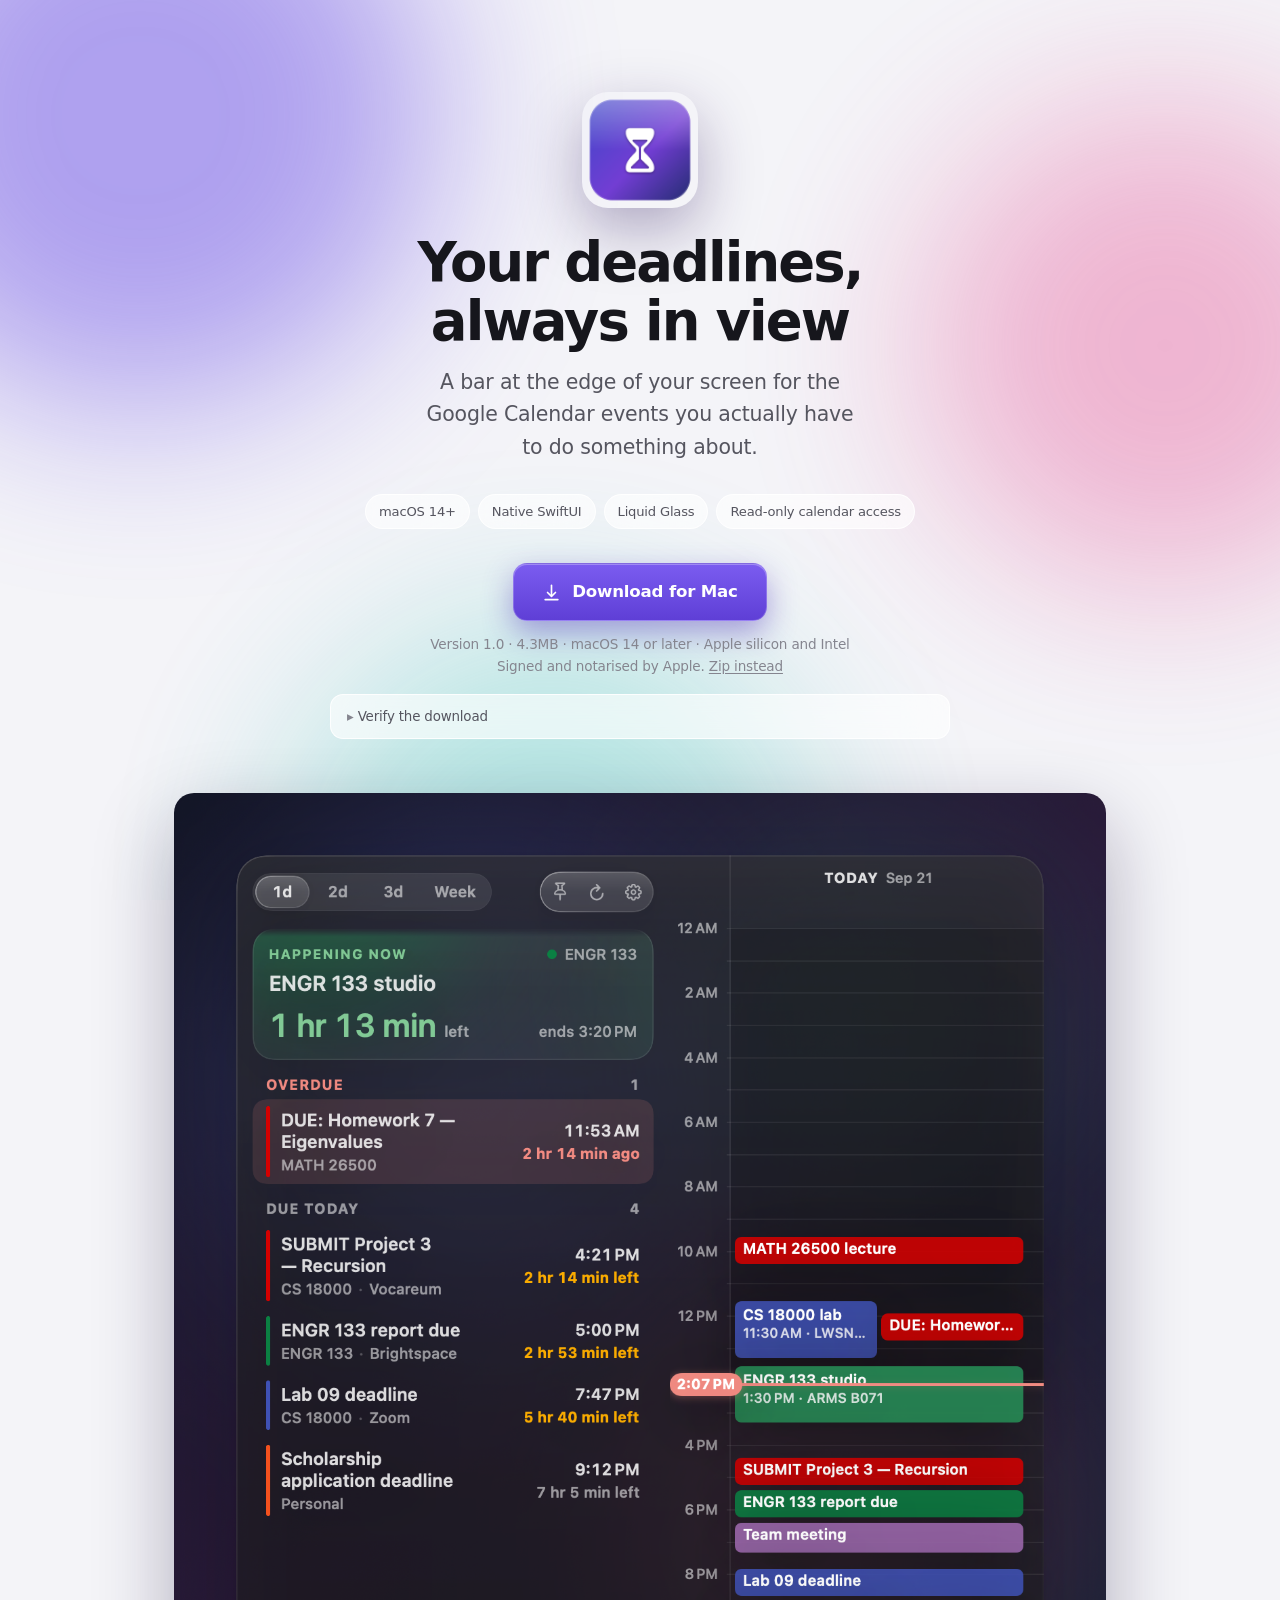
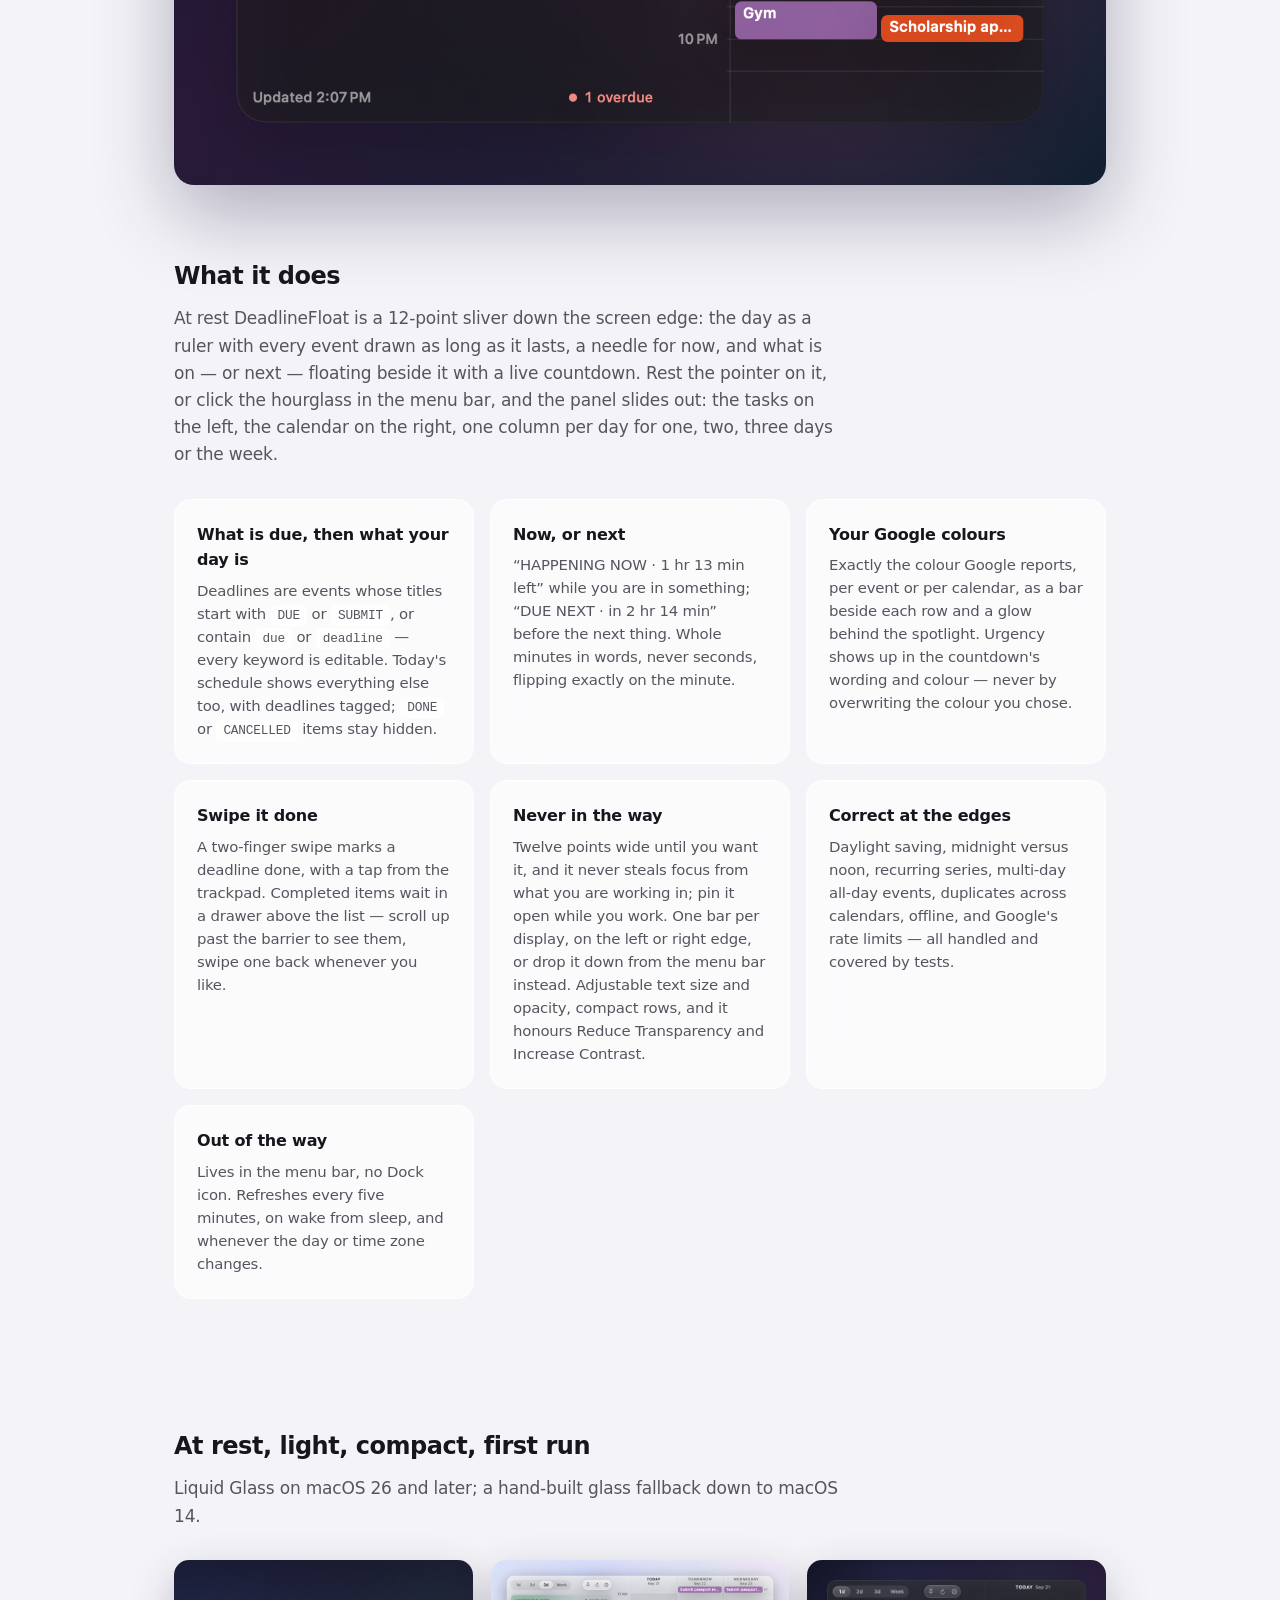
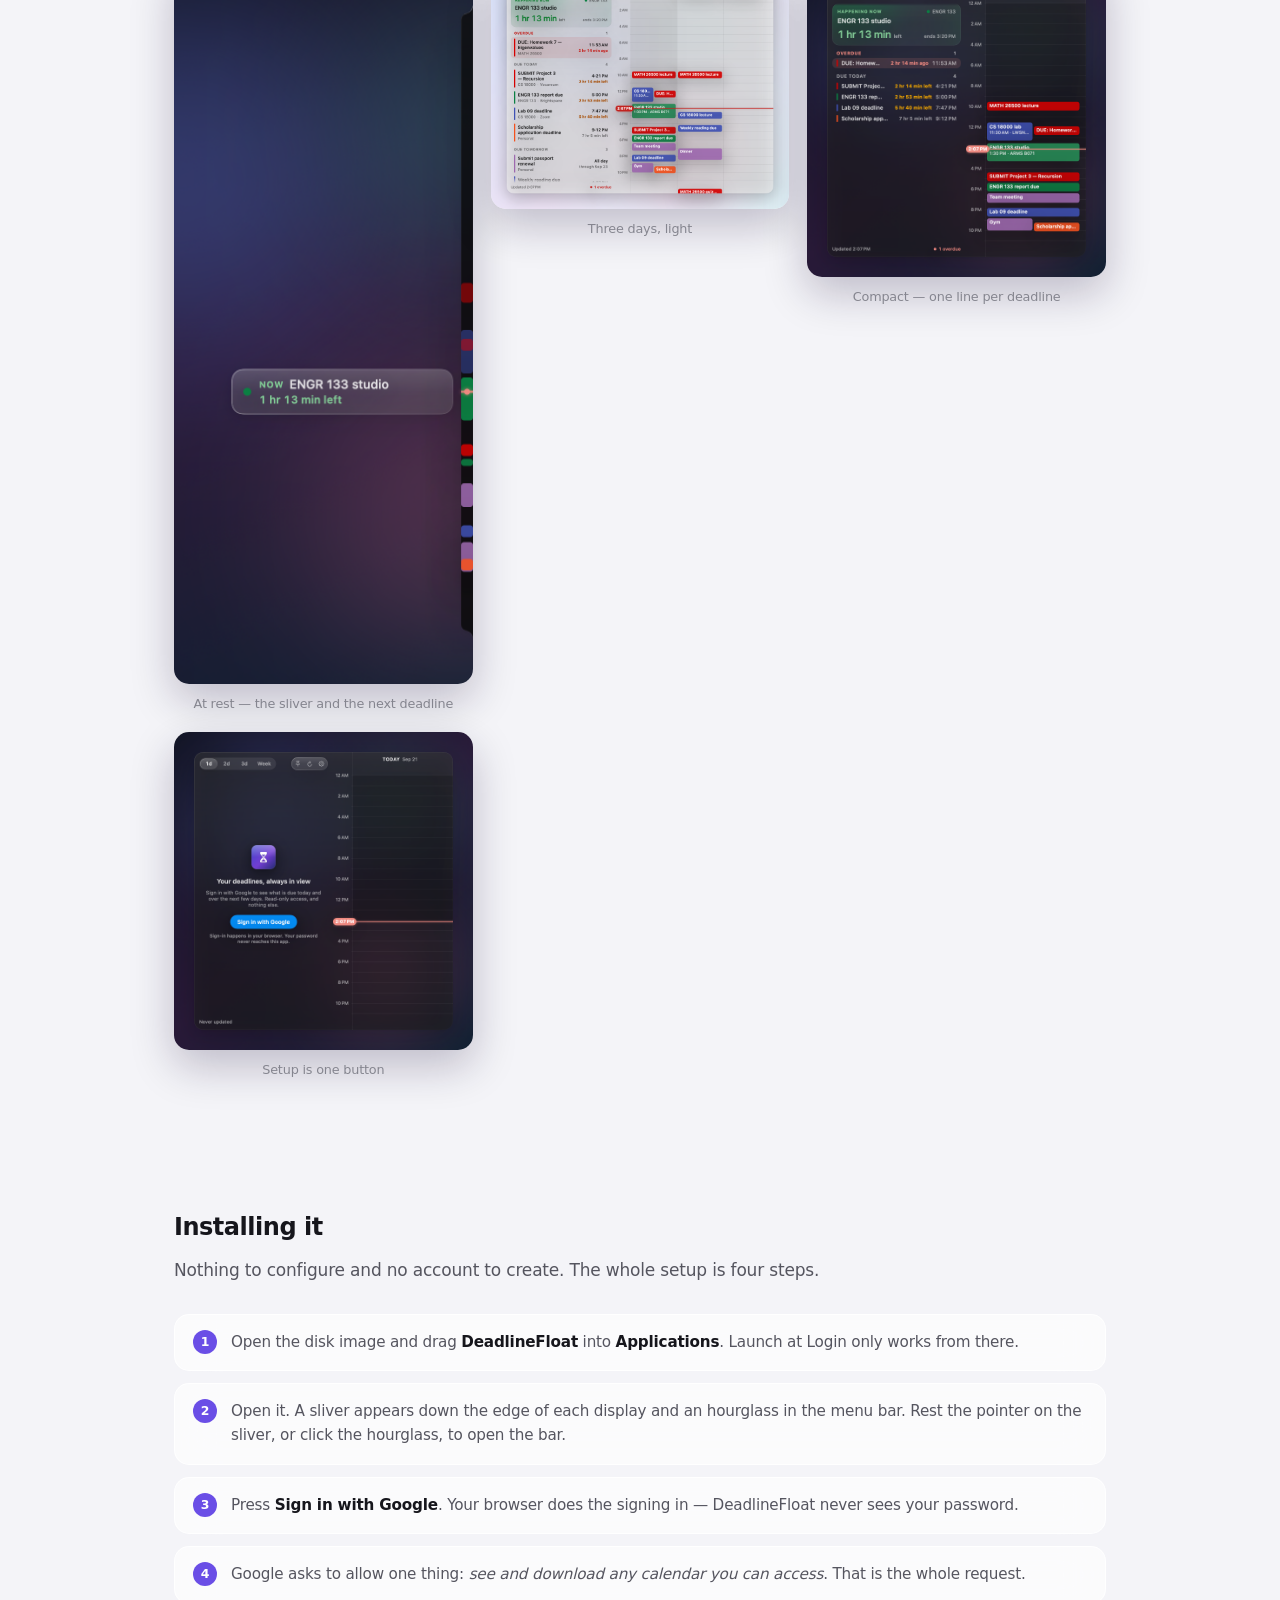
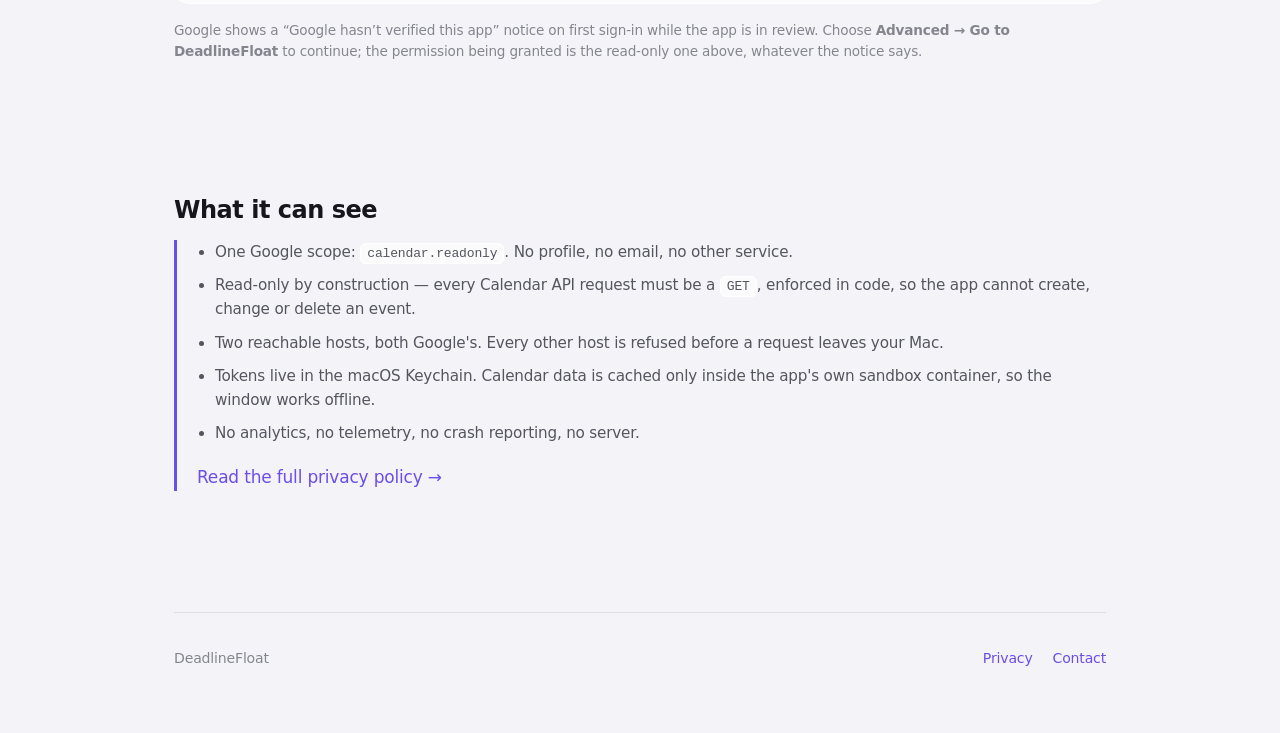
==== docs/index.html @ 72117eca "Ship 1.0: Developer ID signing, notarisation and a disk image The app could not be given to anyone. " ====
<!doctype html>
<html lang="en">
<head>
<meta charset="utf-8">
<meta name="viewport" content="width=device-width, initial-scale=1">
<title>DeadlineFloat — your deadlines, always in view</title>
<meta name="description" content="A bar down the edge of your Mac's screen for your Google Calendar deadlines: what is due today and when, and what your day looks like. Native SwiftUI, read-only access, nothing leaves your Mac.">
<link rel="icon" href="favicon.png" type="image/png">
<meta property="og:title" content="DeadlineFloat">
<meta property="og:description" content="A bar down the edge of your Mac's screen for your Google Calendar deadlines.">
<meta property="og:image" content="screenshots/expanded.png">
<meta property="og:type" content="website">
<style>
  :root {
    color-scheme: light dark;
    --bg: #f4f4f8;
    --bg-2: #e9e9f2;
    --card: rgba(255,255,255,.62);
    --rim: rgba(255,255,255,.85);
    --ink: #16161c;
    --ink-2: #55555f;
    --ink-3: #85858f;
    --accent: #6a4ee6;
    --hairline: rgba(0,0,0,.09);
  }
  @media (prefers-color-scheme: dark) {
    :root {
      --bg: #0d0d13;
      --bg-2: #16121f;
      --card: rgba(255,255,255,.055);
      --rim: rgba(255,255,255,.16);
      --ink: #f2f2f6;
      --ink-2: #b0b0bc;
      --ink-3: #77777f;
      --accent: #9b83ff;
      --hairline: rgba(255,255,255,.09);
    }
  }

  * { box-sizing: border-box; }
  html { -webkit-text-size-adjust: 100%; }
  body {
    margin: 0;
    background: var(--bg);
    color: var(--ink);
    font: 400 17px/1.6 -apple-system, BlinkMacSystemFont, "SF Pro Text", "Segoe UI", system-ui, sans-serif;
    letter-spacing: -0.011em;
    overflow-x: hidden;
  }

  /* Ambient wash behind everything, echoing the app's glass. */
  .aurora { position: fixed; inset: 0; z-index: -1; overflow: hidden; }
  .aurora span {
    position: absolute; border-radius: 50%; filter: blur(90px); opacity: .5;
  }
  .aurora span:nth-child(1) { width: 46vw; height: 46vw; left: -12vw; top: -14vw; background: #6a4ee6; }
  .aurora span:nth-child(2) { width: 38vw; height: 38vw; right: -10vw; top: 8vw; background: #e64e93; opacity: .38; }
  .aurora span:nth-child(3) { width: 42vw; height: 42vw; left: 22vw; bottom: -20vw; background: #35c7b8; opacity: .32; }

  .wrap { max-width: 980px; margin: 0 auto; padding: 0 24px; }

  header { padding: 92px 0 8px; text-align: center; }
  .icon {
    width: 116px; height: 116px; border-radius: 26px; display: block; margin: 0 auto 26px;
    box-shadow: 0 22px 60px rgba(40,20,90,.34);
  }
  h1 { font-size: clamp(2.4rem, 6vw, 3.4rem); line-height: 1.08; margin: 0 0 14px; letter-spacing: -0.035em; font-weight: 700; }
  .tagline { font-size: clamp(1.05rem, 2.4vw, 1.28rem); color: var(--ink-2); margin: 0 auto 30px; max-width: 34ch; }
  .badges { display: flex; gap: 8px; justify-content: center; flex-wrap: wrap; margin-bottom: 8px; }
  .badge {
    font-size: .82rem; font-weight: 500; color: var(--ink-2);
    padding: 6px 13px; border-radius: 999px;
    background: var(--card); border: 1px solid var(--rim);
    backdrop-filter: blur(20px); -webkit-backdrop-filter: blur(20px);
  }

  .shot { margin: 54px 0 0; }
  .shot img {
    width: 100%; height: auto; display: block; border-radius: 20px;
    box-shadow: 0 30px 80px rgba(20,10,50,.30);
  }

  section { padding: 64px 0; }
  h2 { font-size: 1.5rem; letter-spacing: -0.02em; margin: 0 0 10px; font-weight: 650; }
  .lede { color: var(--ink-2); max-width: 62ch; margin: 0 0 30px; }

  .grid { display: grid; gap: 16px; grid-template-columns: repeat(auto-fit, minmax(248px, 1fr)); }
  .card {
    background: var(--card); border: 1px solid var(--rim); border-radius: 17px; padding: 22px;
    backdrop-filter: blur(24px); -webkit-backdrop-filter: blur(24px);
  }
  .card h3 { margin: 0 0 7px; font-size: 1rem; font-weight: 620; letter-spacing: -0.012em; }
  .card p { margin: 0; color: var(--ink-2); font-size: .93rem; line-height: 1.55; }

  .gallery { display: grid; gap: 18px; grid-template-columns: repeat(auto-fit, minmax(230px, 1fr)); }
  .gallery figure { margin: 0; }
  .gallery img { width: 100%; height: auto; border-radius: 15px; display: block; box-shadow: 0 16px 44px rgba(20,10,50,.24); }
  .gallery figcaption { font-size: .8rem; color: var(--ink-3); text-align: center; margin-top: 10px; }

  .privacy { border-left: 3px solid var(--accent); padding-left: 20px; }
  .privacy ul { margin: 0; padding-left: 18px; color: var(--ink-2); }
  .privacy li { margin-bottom: 9px; font-size: .95rem; }
  code {
    font: 500 .86em/1 ui-monospace, SFMono-Regular, "SF Mono", Menlo, monospace;
    background: var(--card); border: 1px solid var(--rim); border-radius: 6px; padding: 2px 6px;
  }

  /* Download */
  .download { text-align: center; margin: 34px 0 0; }
  .get {
    display: inline-flex; align-items: center; gap: 11px;
    font-size: 1.04rem; font-weight: 600; letter-spacing: -0.012em;
    color: #fff; background: linear-gradient(180deg, #7b5cf0, #5f3fd6);
    border: 1px solid rgba(255,255,255,.22); border-radius: 14px;
    padding: 15px 28px; text-decoration: none;
    box-shadow: 0 12px 30px rgba(74,42,180,.42), inset 0 1px 0 rgba(255,255,255,.28);
    transition: transform .16s ease, box-shadow .16s ease;
  }
  .get:hover {
    text-decoration: none; transform: translateY(-1px);
    box-shadow: 0 16px 38px rgba(74,42,180,.5), inset 0 1px 0 rgba(255,255,255,.32);
  }
  .get svg { width: 19px; height: 19px; flex: none; }
  .meta { margin: 13px 0 0; font-size: .85rem; color: var(--ink-3); }
  .meta a { color: var(--ink-3); text-decoration: underline; text-underline-offset: 2px; }
  .sums {
    margin: 16px auto 0; max-width: 620px; text-align: left;
    background: var(--card); border: 1px solid var(--rim); border-radius: 13px;
    backdrop-filter: blur(20px); -webkit-backdrop-filter: blur(20px);
  }
  .sums summary {
    cursor: pointer; padding: 11px 16px; font-size: .84rem; color: var(--ink-2);
    list-style: none;
  }
  .sums summary::-webkit-details-marker { display: none; }
  .sums summary::before { content: "▸ "; color: var(--ink-3); }
  .sums[open] summary::before { content: "▾ "; }
  .sums pre {
    margin: 0; padding: 0 16px 14px; overflow-x: auto;
    font: 500 .74rem/1.7 ui-monospace, SFMono-Regular, "SF Mono", Menlo, monospace;
    color: var(--ink-2);
  }

  /* Install steps */
  .steps { counter-reset: step; list-style: none; padding: 0; margin: 0; display: grid; gap: 12px; }
  .steps li {
    counter-increment: step; position: relative; padding: 16px 20px 16px 56px;
    background: var(--card); border: 1px solid var(--rim); border-radius: 15px;
    backdrop-filter: blur(20px); -webkit-backdrop-filter: blur(20px);
    color: var(--ink-2); font-size: .95rem; line-height: 1.55;
  }
  .steps li::before {
    content: counter(step); position: absolute; left: 18px; top: 15px;
    width: 24px; height: 24px; border-radius: 50%;
    background: var(--accent); color: #fff;
    font-size: .78rem; font-weight: 650; line-height: 24px; text-align: center;
  }
  .steps strong { color: var(--ink); font-weight: 600; }

  footer {
    border-top: 1px solid var(--hairline); margin-top: 40px;
    padding: 34px 0 64px; color: var(--ink-3); font-size: .88rem;
    display: flex; gap: 20px; flex-wrap: wrap; justify-content: space-between;
  }
  a { color: var(--accent); text-decoration: none; }
  a:hover { text-decoration: underline; }
  footer nav { display: flex; gap: 20px; flex-wrap: wrap; }
</style>
</head>
<body>

<div class="aurora"><span></span><span></span><span></span></div>

<div class="wrap">
  <header>
    <img class="icon" src="icon.png" alt="DeadlineFloat app icon">
    <h1>Your deadlines,<br>always in view</h1>
    <p class="tagline">A bar at the edge of your screen for the Google Calendar events you actually have to do something about.</p>
    <div class="badges">
      <span class="badge">macOS 14+</span>
      <span class="badge">Native SwiftUI</span>
      <span class="badge">Liquid Glass</span>
      <span class="badge">Read-only calendar access</span>
    </div>
    <!-- download:start — rewritten by Tools/update_download.sh from the built artefacts -->
    <div class="download">
      <a class="get" href="https://github.com/21J3phy/deadlinefloat/releases/download/v1.0/DeadlineFloat-1.0.dmg">
        <svg viewBox="0 0 24 24" fill="none" stroke="currentColor" stroke-width="2.1"
             stroke-linecap="round" stroke-linejoin="round" aria-hidden="true">
          <path d="M12 3v12"></path><path d="M7 12l5 5 5-5"></path><path d="M4 21h16"></path>
        </svg>
        Download for Mac
      </a>
      <p class="meta">
        Version 1.0 · 4.3MB · macOS 14 or later · Apple silicon and Intel<br>
        Signed and notarised by Apple. <a href="https://github.com/21J3phy/deadlinefloat/releases/download/v1.0/DeadlineFloat-1.0.zip">Zip instead</a>
      </p>
      <details class="sums">
        <summary>Verify the download</summary>
<pre>shasum -a 256 DeadlineFloat-1.0.dmg
e9d396af3ed0c6b0ffc4d977bf9b1426f5f32ea0ad619c5583499d1744d016ae  DeadlineFloat-1.0.dmg
a7cd8cb5be1b247f8884b19ffd65fd2b9474af6f72009215a0632fbb10e7b08f  DeadlineFloat-1.0.zip</pre>
      </details>
    </div>
    <!-- download:end -->
    <div class="shot">
      <img src="screenshots/expanded.png" alt="The DeadlineFloat panel: the task list beside the day's timeline">
    </div>
  </header>

  <section>
    <h2>What it does</h2>
    <p class="lede">
      At rest DeadlineFloat is a 12-point sliver down the screen edge: the day as a ruler
      with every event drawn as long as it lasts, a needle for now, and what is on — or
      next — floating beside it with a live countdown. Rest the pointer on it, or click the
      hourglass in the menu bar, and the panel slides out: the tasks on the left, the
      calendar on the right, one column per day for one, two, three days or the week.
    </p>
    <div class="grid">
      <div class="card">
        <h3>What is due, then what your day is</h3>
        <p>Deadlines are events whose titles start with <code>DUE</code> or <code>SUBMIT</code>, or contain <code>due</code> or <code>deadline</code> — every keyword is editable. Today's schedule shows everything else too, with deadlines tagged; <code>DONE</code> or <code>CANCELLED</code> items stay hidden.</p>
      </div>
      <div class="card">
        <h3>Now, or next</h3>
        <p>“HAPPENING NOW · 1 hr 13 min left” while you are in something; “DUE NEXT · in 2 hr 14 min” before the next thing. Whole minutes in words, never seconds, flipping exactly on the minute.</p>
      </div>
      <div class="card">
        <h3>Your Google colours</h3>
        <p>Exactly the colour Google reports, per event or per calendar, as a bar beside each row and a glow behind the spotlight. Urgency shows up in the countdown's wording and colour — never by overwriting the colour you chose.</p>
      </div>
      <div class="card">
        <h3>Swipe it done</h3>
        <p>A two-finger swipe marks a deadline done, with a tap from the trackpad. Completed items wait in a drawer above the list — scroll up past the barrier to see them, swipe one back whenever you like.</p>
      </div>
      <div class="card">
        <h3>Never in the way</h3>
        <p>Twelve points wide until you want it, and it never steals focus from what you are working in; pin it open while you work. One bar per display, on the left or right edge, or drop it down from the menu bar instead. Adjustable text size and opacity, compact rows, and it honours Reduce Transparency and Increase Contrast.</p>
      </div>
      <div class="card">
        <h3>Correct at the edges</h3>
        <p>Daylight saving, midnight versus noon, recurring series, multi-day all-day events, duplicates across calendars, offline, and Google's rate limits — all handled and covered by tests.</p>
      </div>
      <div class="card">
        <h3>Out of the way</h3>
        <p>Lives in the menu bar, no Dock icon. Refreshes every five minutes, on wake from sleep, and whenever the day or time zone changes.</p>
      </div>
    </div>
  </section>

  <section>
    <h2>At rest, light, compact, first run</h2>
    <p class="lede">Liquid Glass on macOS 26 and later; a hand-built glass fallback down to macOS 14.</p>
    <div class="gallery">
      <figure><img src="screenshots/bar.png" alt="The DeadlineFloat sliver at the screen edge with the next deadline's pill"><figcaption>At rest — the sliver and the next deadline</figcaption></figure>
      <figure><img src="screenshots/light.png" alt="The DeadlineFloat bar open on three days, light mode"><figcaption>Three days, light</figcaption></figure>
      <figure><img src="screenshots/compact.png" alt="The DeadlineFloat bar with compact rows"><figcaption>Compact — one line per deadline</figcaption></figure>
      <figure><img src="screenshots/welcome.png" alt="The DeadlineFloat sign-in screen"><figcaption>Setup is one button</figcaption></figure>
    </div>
  </section>

  <section>
    <h2>Installing it</h2>
    <p class="lede">Nothing to configure and no account to create. The whole setup is four steps.</p>
    <ol class="steps">
      <li>Open the disk image and drag <strong>DeadlineFloat</strong> into <strong>Applications</strong>. Launch at Login only works from there.</li>
      <li>Open it. A sliver appears down the edge of each display and an hourglass in the menu bar. Rest the pointer on the sliver, or click the hourglass, to open the bar.</li>
      <li>Press <strong>Sign in with Google</strong>. Your browser does the signing in — DeadlineFloat never sees your password.</li>
      <li>Google asks to allow one thing: <em>see and download any calendar you can access</em>. That is the whole request.</li>
    </ol>
    <p class="meta" style="text-align:left;margin-top:16px">
      Google shows a “Google hasn’t verified this app” notice on first sign-in while the app
      is in review. Choose <strong>Advanced → Go to DeadlineFloat</strong> to continue; the
      permission being granted is the read-only one above, whatever the notice says.
    </p>
  </section>

  <section>
    <h2>What it can see</h2>
    <div class="privacy">
      <ul>
        <li>One Google scope: <code>calendar.readonly</code>. No profile, no email, no other service.</li>
        <li>Read-only by construction — every Calendar API request must be a <code>GET</code>, enforced in code, so the app cannot create, change or delete an event.</li>
        <li>Two reachable hosts, both Google's. Every other host is refused before a request leaves your Mac.</li>
        <li>Tokens live in the macOS Keychain. Calendar data is cached only inside the app's own sandbox container, so the window works offline.</li>
        <li>No analytics, no telemetry, no crash reporting, no server.</li>
      </ul>
      <p style="margin-top:18px"><a href="privacy.html">Read the full privacy policy →</a></p>
    </div>
  </section>

  <footer>
    <span>DeadlineFloat</span>
    <nav>
      <a href="privacy.html">Privacy</a>
      <a href="mailto:niravsurabhi@gmail.com">Contact</a>
    </nav>
  </footer>
</div>

</body>
</html>
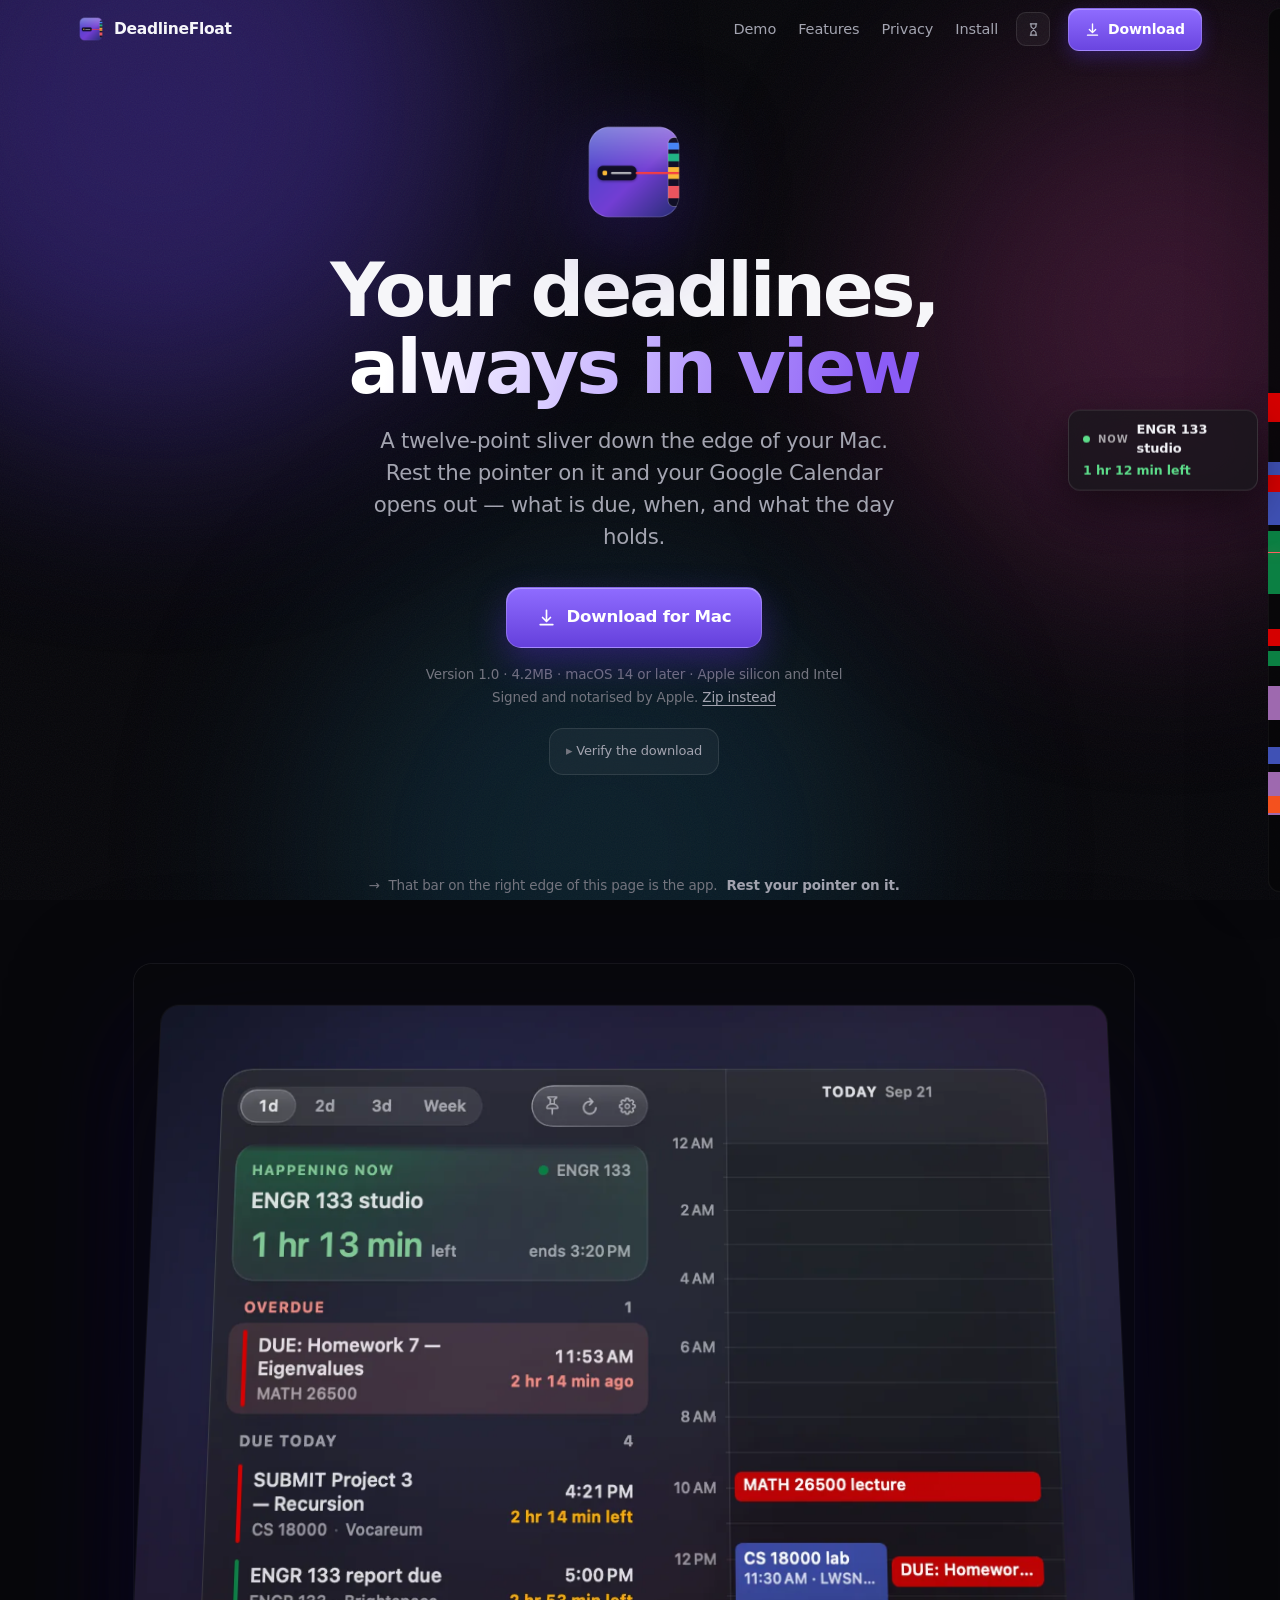
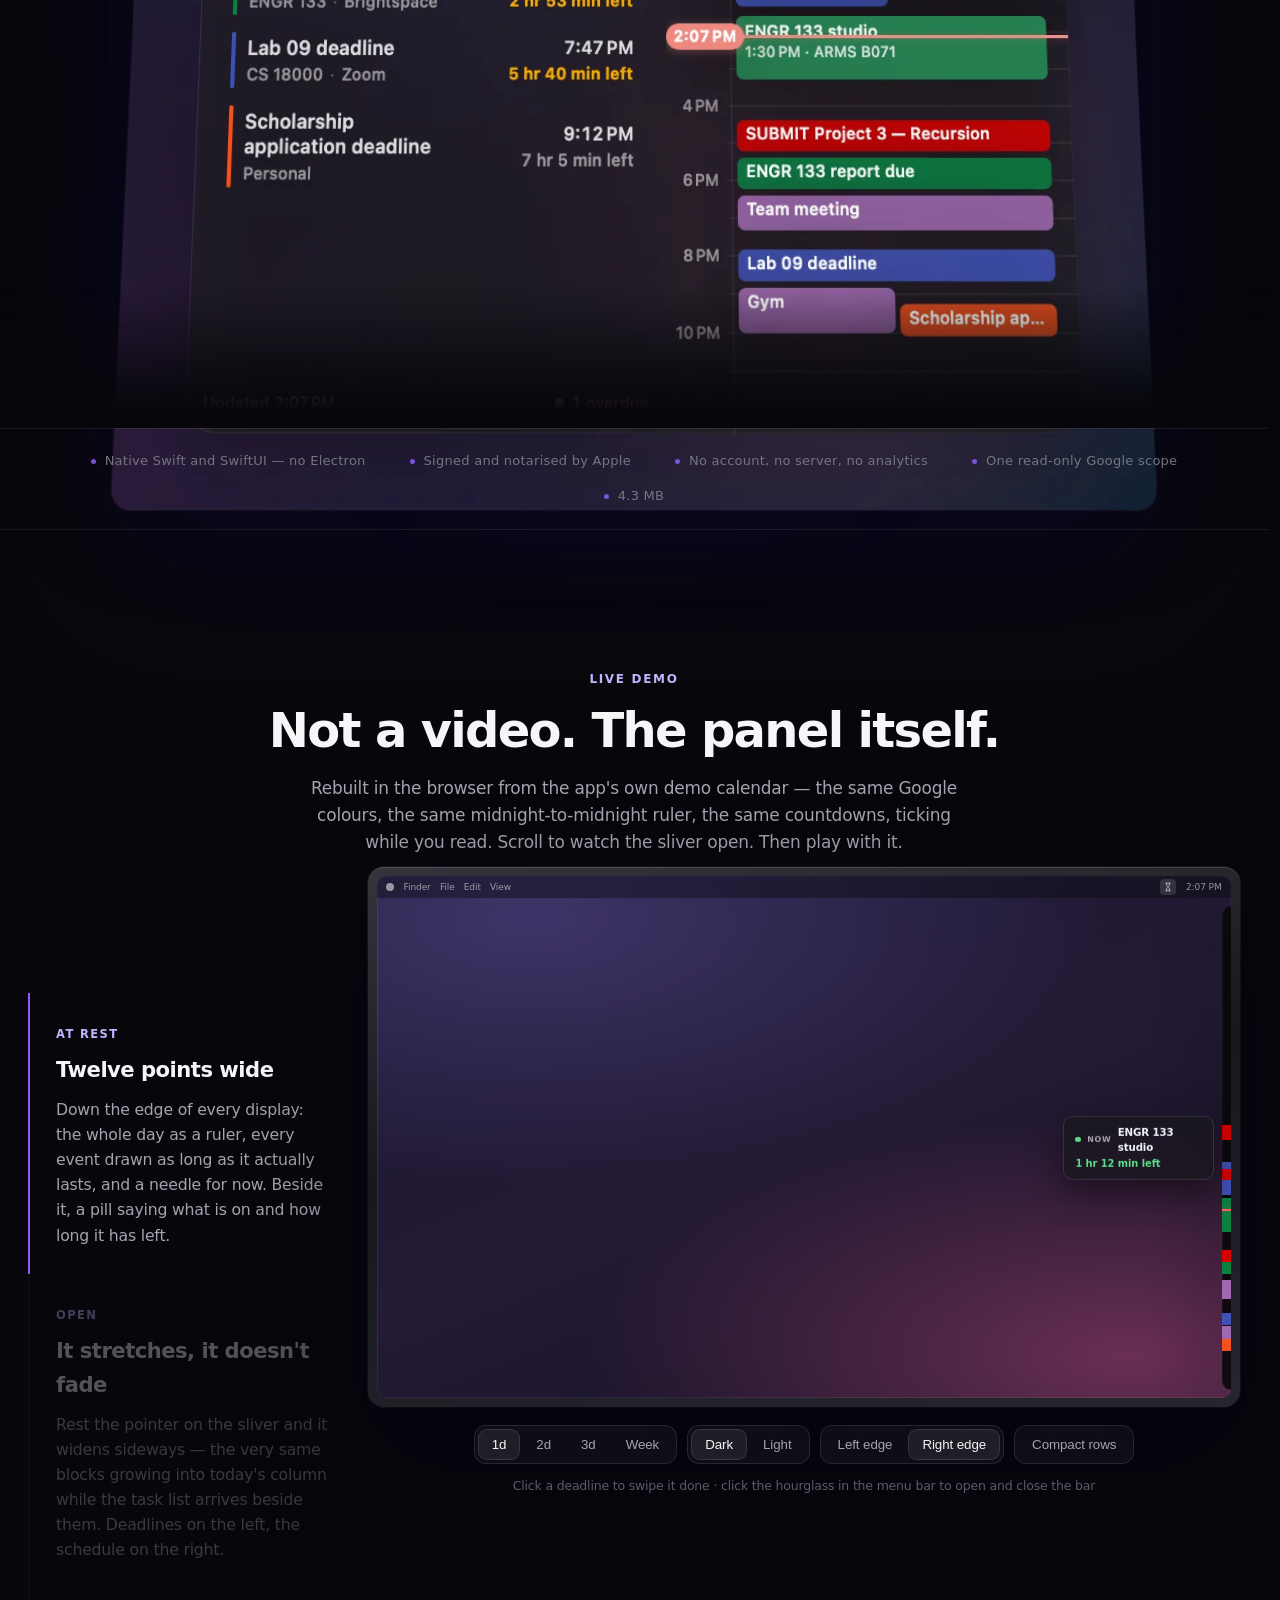
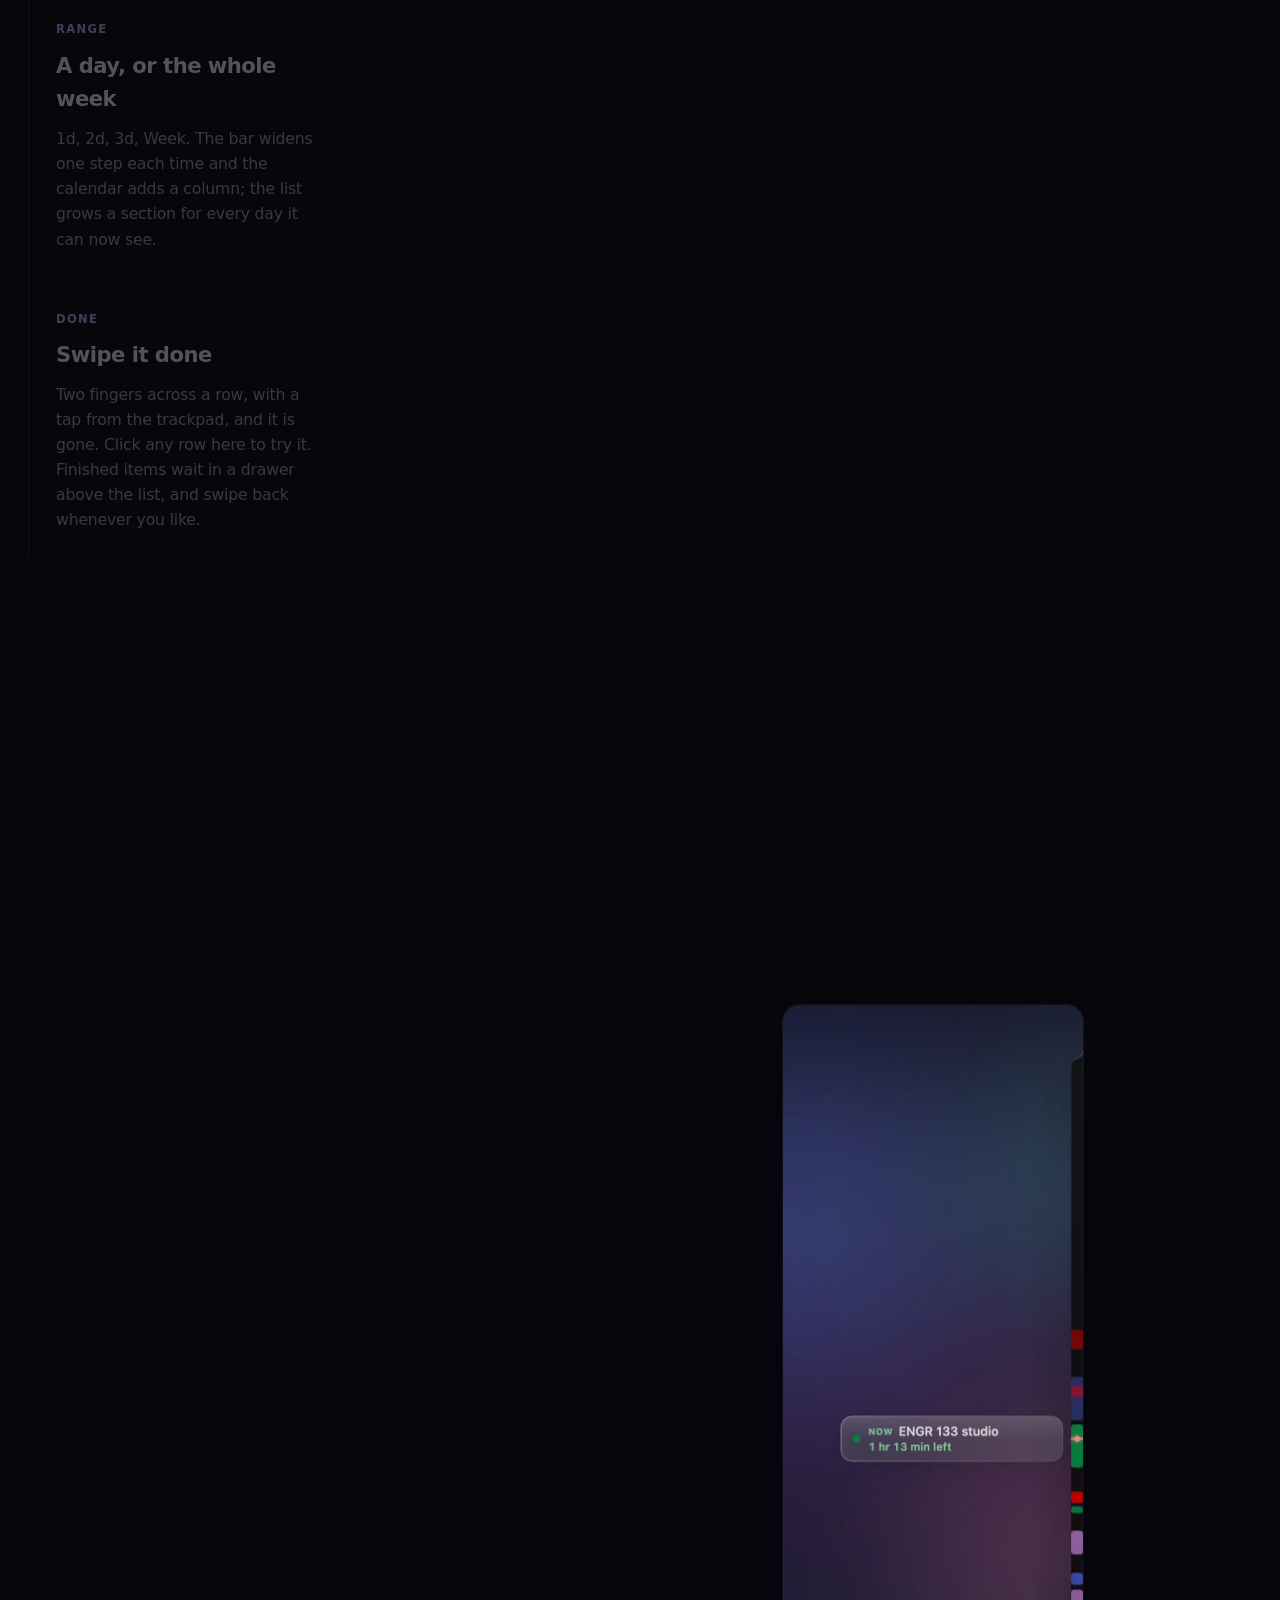
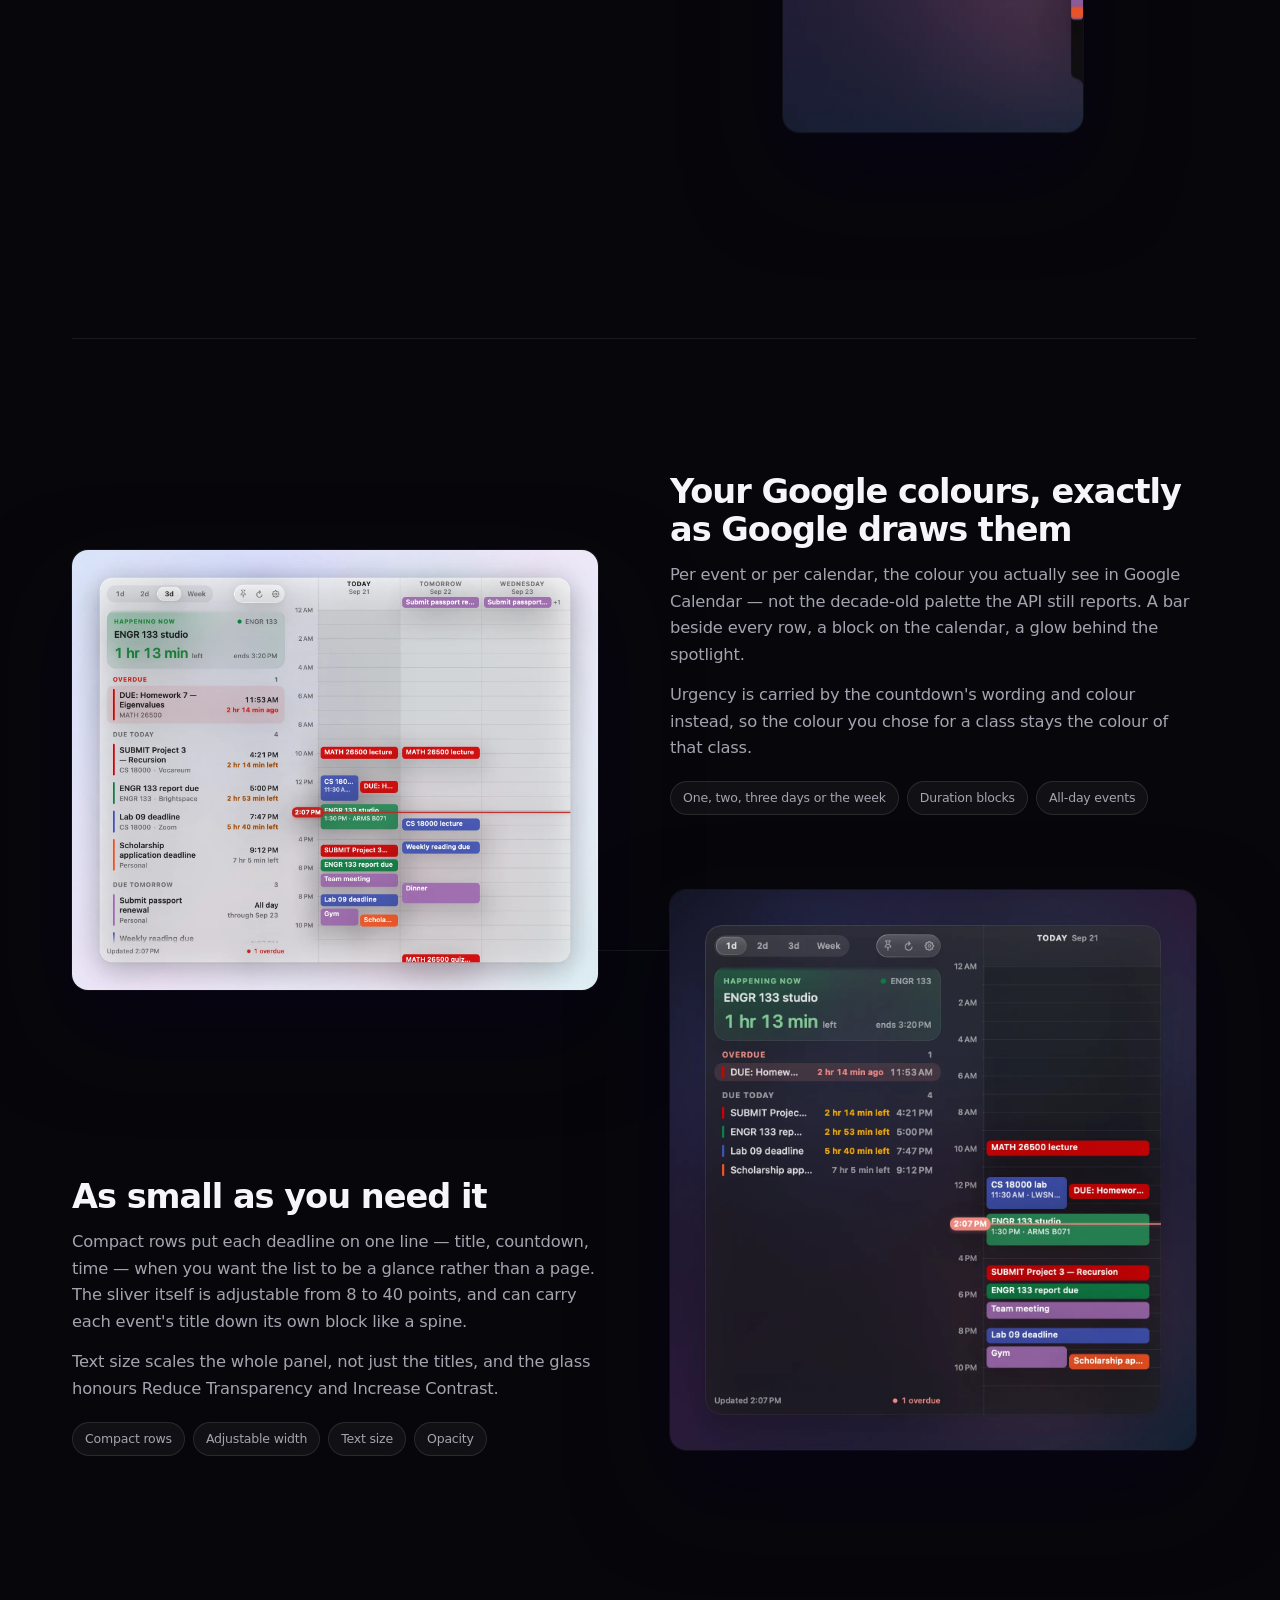
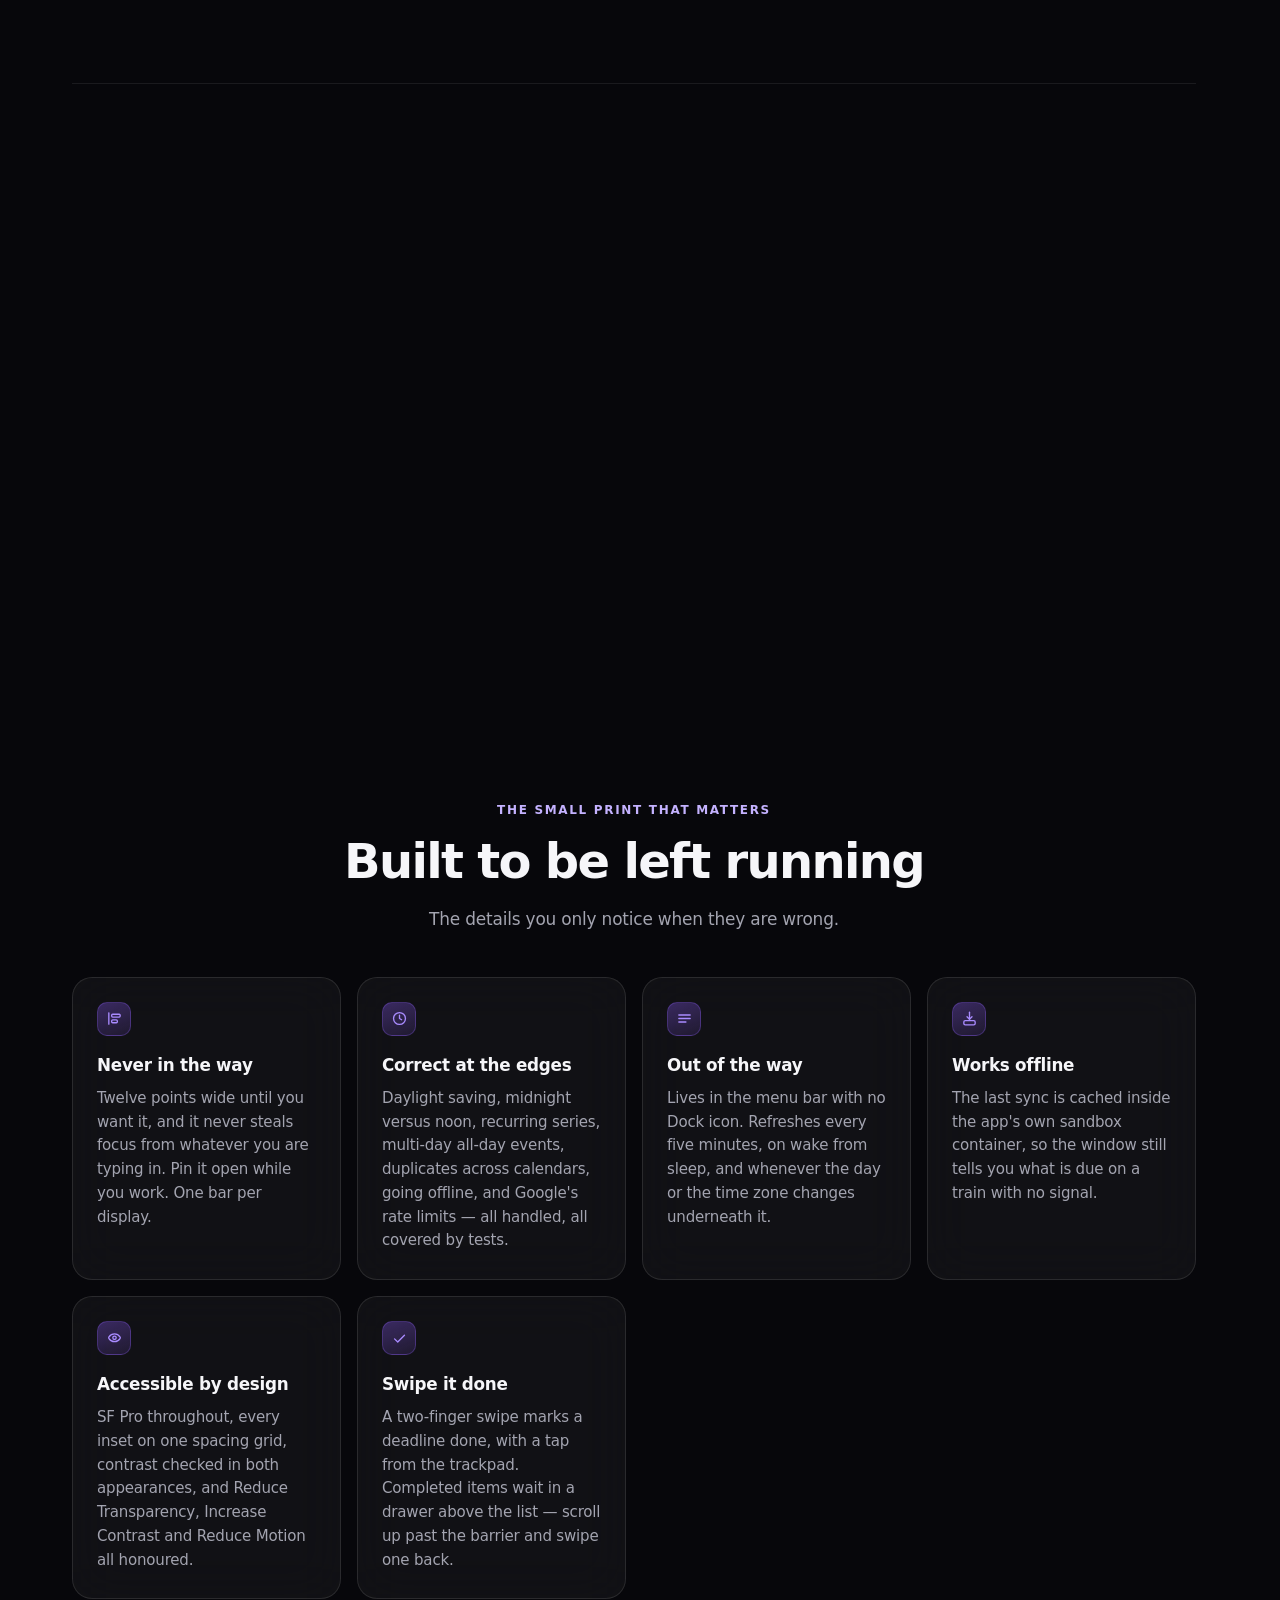
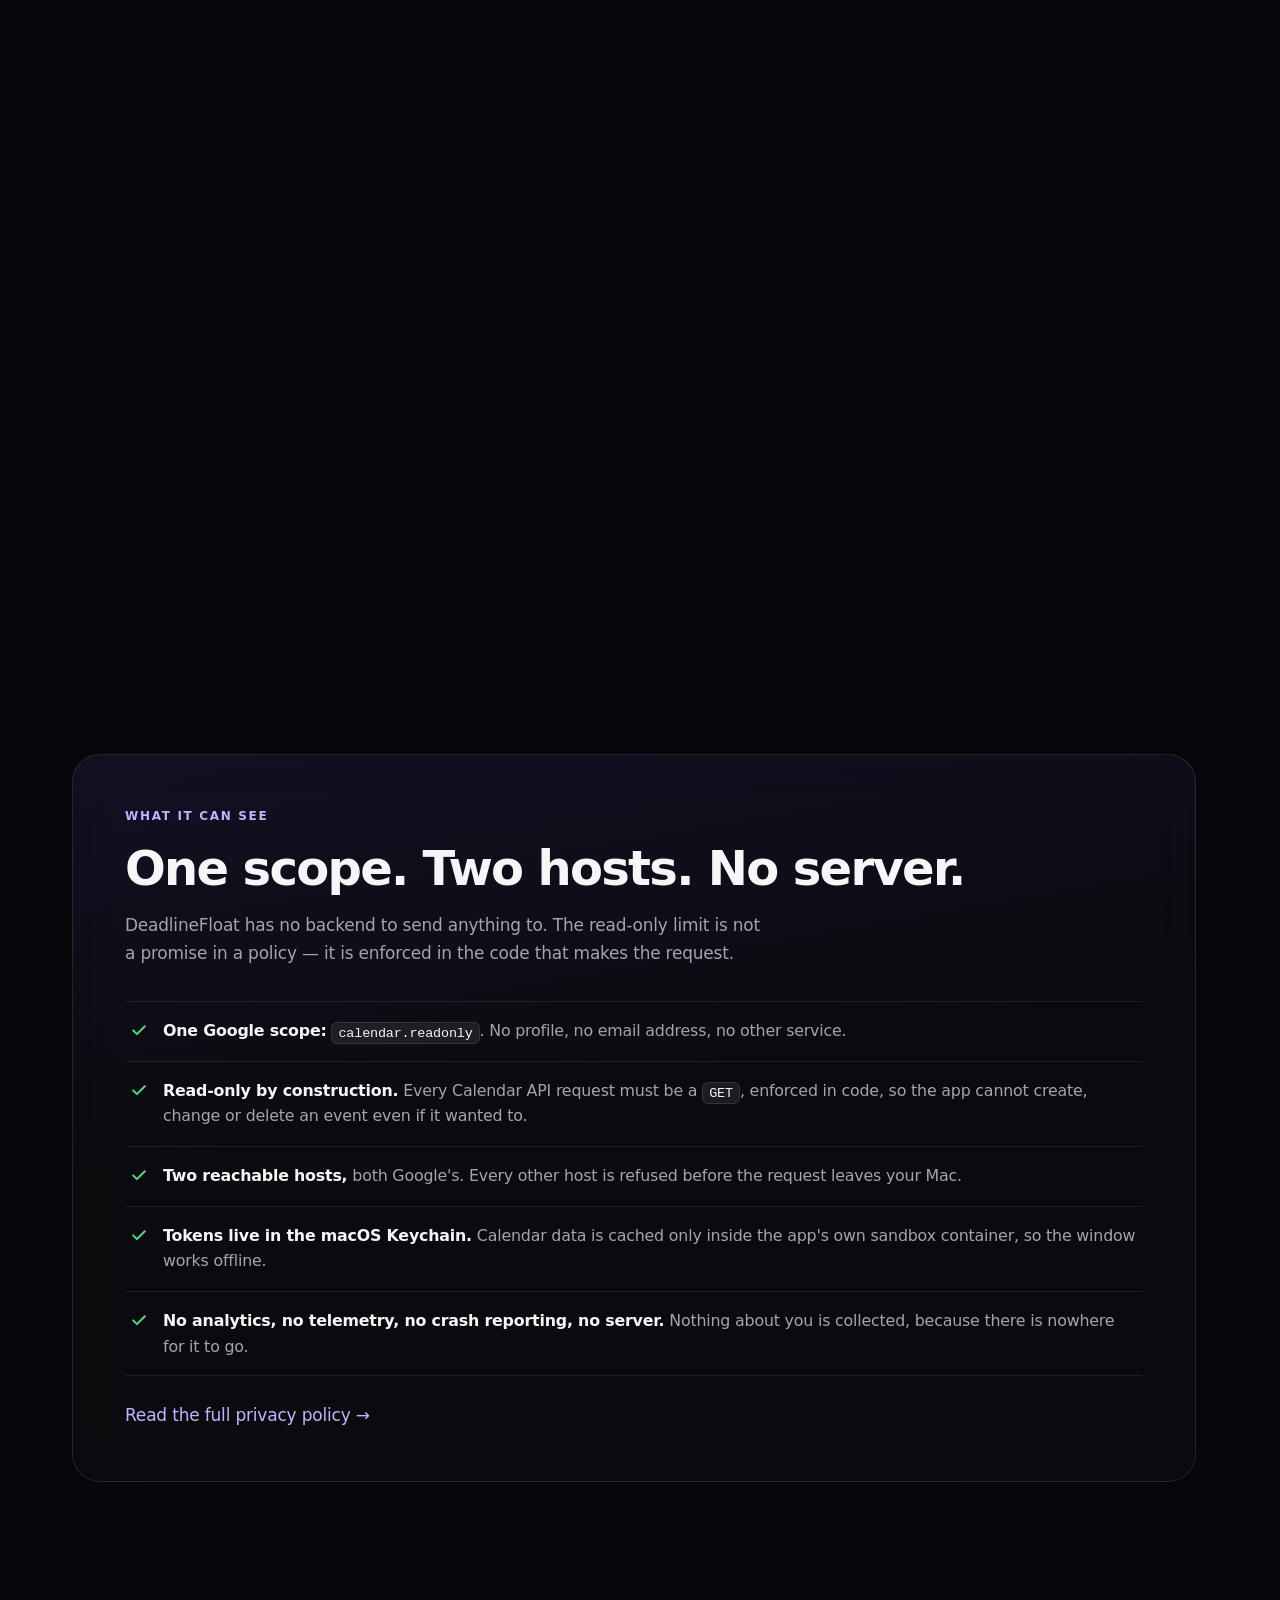
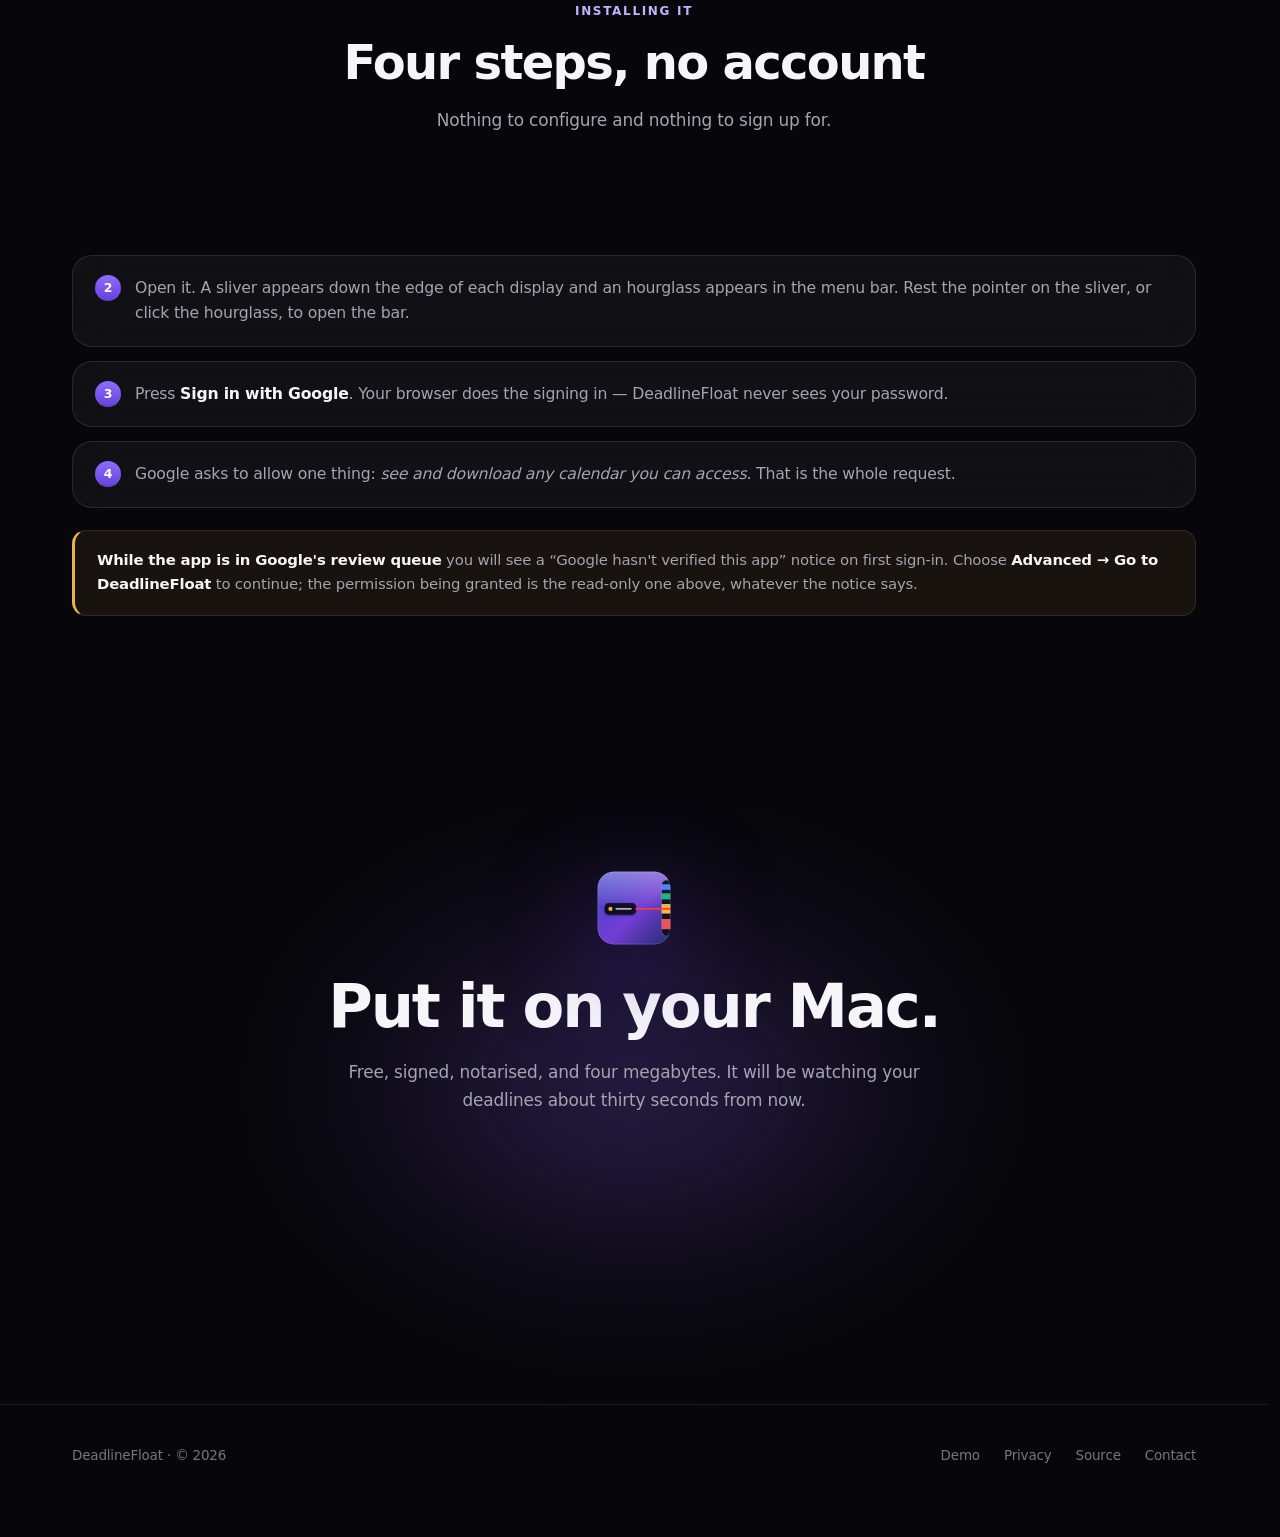
==== commit 3940c8de: "A logo that is the product, not a system symbol Google's brand review rejected the app icon: "Your l" ====
--- a/docs/index.html
+++ b/docs/index.html
@@ -4,184 +4,61 @@
 <meta charset="utf-8">
 <meta name="viewport" content="width=device-width, initial-scale=1">
 <title>DeadlineFloat — your deadlines, always in view</title>
-<meta name="description" content="A bar down the edge of your Mac's screen for your Google Calendar deadlines: what is due today and when, and what your day looks like. Native SwiftUI, read-only access, nothing leaves your Mac.">
+<meta name="description" content="A twelve-point bar down the edge of your Mac's screen for your Google Calendar deadlines: what is due today and when, and what your day looks like. Native SwiftUI, read-only access, nothing leaves your Mac.">
+<meta name="theme-color" content="#07070b">
 <link rel="icon" href="favicon.png" type="image/png">
-<meta property="og:title" content="DeadlineFloat">
-<meta property="og:description" content="A bar down the edge of your Mac's screen for your Google Calendar deadlines.">
-<meta property="og:image" content="screenshots/expanded.png">
+<meta property="og:title" content="DeadlineFloat — your deadlines, always in view">
+<meta property="og:description" content="A twelve-point bar down the edge of your Mac's screen for your Google Calendar deadlines.">
+<meta property="og:url" content="https://21j3phy.github.io/deadlinefloat/">
+<meta property="og:image" content="https://21j3phy.github.io/deadlinefloat/og.jpg">
+<meta property="og:image:width" content="1200">
+<meta property="og:image:height" content="630">
 <meta property="og:type" content="website">
-<style>
-  :root {
-    color-scheme: light dark;
-    --bg: #f4f4f8;
-    --bg-2: #e9e9f2;
-    --card: rgba(255,255,255,.62);
-    --rim: rgba(255,255,255,.85);
-    --ink: #16161c;
-    --ink-2: #55555f;
-    --ink-3: #85858f;
-    --accent: #6a4ee6;
-    --hairline: rgba(0,0,0,.09);
-  }
-  @media (prefers-color-scheme: dark) {
-    :root {
-      --bg: #0d0d13;
-      --bg-2: #16121f;
-      --card: rgba(255,255,255,.055);
-      --rim: rgba(255,255,255,.16);
-      --ink: #f2f2f6;
-      --ink-2: #b0b0bc;
-      --ink-3: #77777f;
-      --accent: #9b83ff;
-      --hairline: rgba(255,255,255,.09);
-    }
-  }
-
-  * { box-sizing: border-box; }
-  html { -webkit-text-size-adjust: 100%; }
-  body {
-    margin: 0;
-    background: var(--bg);
-    color: var(--ink);
-    font: 400 17px/1.6 -apple-system, BlinkMacSystemFont, "SF Pro Text", "Segoe UI", system-ui, sans-serif;
-    letter-spacing: -0.011em;
-    overflow-x: hidden;
-  }
-
-  /* Ambient wash behind everything, echoing the app's glass. */
-  .aurora { position: fixed; inset: 0; z-index: -1; overflow: hidden; }
-  .aurora span {
-    position: absolute; border-radius: 50%; filter: blur(90px); opacity: .5;
-  }
-  .aurora span:nth-child(1) { width: 46vw; height: 46vw; left: -12vw; top: -14vw; background: #6a4ee6; }
-  .aurora span:nth-child(2) { width: 38vw; height: 38vw; right: -10vw; top: 8vw; background: #e64e93; opacity: .38; }
-  .aurora span:nth-child(3) { width: 42vw; height: 42vw; left: 22vw; bottom: -20vw; background: #35c7b8; opacity: .32; }
-
-  .wrap { max-width: 980px; margin: 0 auto; padding: 0 24px; }
-
-  header { padding: 92px 0 8px; text-align: center; }
-  .icon {
-    width: 116px; height: 116px; border-radius: 26px; display: block; margin: 0 auto 26px;
-    box-shadow: 0 22px 60px rgba(40,20,90,.34);
-  }
-  h1 { font-size: clamp(2.4rem, 6vw, 3.4rem); line-height: 1.08; margin: 0 0 14px; letter-spacing: -0.035em; font-weight: 700; }
-  .tagline { font-size: clamp(1.05rem, 2.4vw, 1.28rem); color: var(--ink-2); margin: 0 auto 30px; max-width: 34ch; }
-  .badges { display: flex; gap: 8px; justify-content: center; flex-wrap: wrap; margin-bottom: 8px; }
-  .badge {
-    font-size: .82rem; font-weight: 500; color: var(--ink-2);
-    padding: 6px 13px; border-radius: 999px;
-    background: var(--card); border: 1px solid var(--rim);
-    backdrop-filter: blur(20px); -webkit-backdrop-filter: blur(20px);
-  }
-
-  .shot { margin: 54px 0 0; }
-  .shot img {
-    width: 100%; height: auto; display: block; border-radius: 20px;
-    box-shadow: 0 30px 80px rgba(20,10,50,.30);
-  }
-
-  section { padding: 64px 0; }
-  h2 { font-size: 1.5rem; letter-spacing: -0.02em; margin: 0 0 10px; font-weight: 650; }
-  .lede { color: var(--ink-2); max-width: 62ch; margin: 0 0 30px; }
-
-  .grid { display: grid; gap: 16px; grid-template-columns: repeat(auto-fit, minmax(248px, 1fr)); }
-  .card {
-    background: var(--card); border: 1px solid var(--rim); border-radius: 17px; padding: 22px;
-    backdrop-filter: blur(24px); -webkit-backdrop-filter: blur(24px);
-  }
-  .card h3 { margin: 0 0 7px; font-size: 1rem; font-weight: 620; letter-spacing: -0.012em; }
-  .card p { margin: 0; color: var(--ink-2); font-size: .93rem; line-height: 1.55; }
-
-  .gallery { display: grid; gap: 18px; grid-template-columns: repeat(auto-fit, minmax(230px, 1fr)); }
-  .gallery figure { margin: 0; }
-  .gallery img { width: 100%; height: auto; border-radius: 15px; display: block; box-shadow: 0 16px 44px rgba(20,10,50,.24); }
-  .gallery figcaption { font-size: .8rem; color: var(--ink-3); text-align: center; margin-top: 10px; }
-
-  .privacy { border-left: 3px solid var(--accent); padding-left: 20px; }
-  .privacy ul { margin: 0; padding-left: 18px; color: var(--ink-2); }
-  .privacy li { margin-bottom: 9px; font-size: .95rem; }
-  code {
-    font: 500 .86em/1 ui-monospace, SFMono-Regular, "SF Mono", Menlo, monospace;
-    background: var(--card); border: 1px solid var(--rim); border-radius: 6px; padding: 2px 6px;
-  }
-
-  /* Download */
-  .download { text-align: center; margin: 34px 0 0; }
-  .get {
-    display: inline-flex; align-items: center; gap: 11px;
-    font-size: 1.04rem; font-weight: 600; letter-spacing: -0.012em;
-    color: #fff; background: linear-gradient(180deg, #7b5cf0, #5f3fd6);
-    border: 1px solid rgba(255,255,255,.22); border-radius: 14px;
-    padding: 15px 28px; text-decoration: none;
-    box-shadow: 0 12px 30px rgba(74,42,180,.42), inset 0 1px 0 rgba(255,255,255,.28);
-    transition: transform .16s ease, box-shadow .16s ease;
-  }
-  .get:hover {
-    text-decoration: none; transform: translateY(-1px);
-    box-shadow: 0 16px 38px rgba(74,42,180,.5), inset 0 1px 0 rgba(255,255,255,.32);
-  }
-  .get svg { width: 19px; height: 19px; flex: none; }
-  .meta { margin: 13px 0 0; font-size: .85rem; color: var(--ink-3); }
-  .meta a { color: var(--ink-3); text-decoration: underline; text-underline-offset: 2px; }
-  .sums {
-    margin: 16px auto 0; max-width: 620px; text-align: left;
-    background: var(--card); border: 1px solid var(--rim); border-radius: 13px;
-    backdrop-filter: blur(20px); -webkit-backdrop-filter: blur(20px);
-  }
-  .sums summary {
-    cursor: pointer; padding: 11px 16px; font-size: .84rem; color: var(--ink-2);
-    list-style: none;
-  }
-  .sums summary::-webkit-details-marker { display: none; }
-  .sums summary::before { content: "▸ "; color: var(--ink-3); }
-  .sums[open] summary::before { content: "▾ "; }
-  .sums pre {
-    margin: 0; padding: 0 16px 14px; overflow-x: auto;
-    font: 500 .74rem/1.7 ui-monospace, SFMono-Regular, "SF Mono", Menlo, monospace;
-    color: var(--ink-2);
-  }
-
-  /* Install steps */
-  .steps { counter-reset: step; list-style: none; padding: 0; margin: 0; display: grid; gap: 12px; }
-  .steps li {
-    counter-increment: step; position: relative; padding: 16px 20px 16px 56px;
-    background: var(--card); border: 1px solid var(--rim); border-radius: 15px;
-    backdrop-filter: blur(20px); -webkit-backdrop-filter: blur(20px);
-    color: var(--ink-2); font-size: .95rem; line-height: 1.55;
-  }
-  .steps li::before {
-    content: counter(step); position: absolute; left: 18px; top: 15px;
-    width: 24px; height: 24px; border-radius: 50%;
-    background: var(--accent); color: #fff;
-    font-size: .78rem; font-weight: 650; line-height: 24px; text-align: center;
-  }
-  .steps strong { color: var(--ink); font-weight: 600; }
-
-  footer {
-    border-top: 1px solid var(--hairline); margin-top: 40px;
-    padding: 34px 0 64px; color: var(--ink-3); font-size: .88rem;
-    display: flex; gap: 20px; flex-wrap: wrap; justify-content: space-between;
-  }
-  a { color: var(--accent); text-decoration: none; }
-  a:hover { text-decoration: underline; }
-  footer nav { display: flex; gap: 20px; flex-wrap: wrap; }
-</style>
+<meta name="twitter:card" content="summary_large_image">
+<link rel="preload" as="image" href="screenshots/expanded.webp" type="image/webp">
+<link rel="stylesheet" href="site.css">
 </head>
 <body>
 
-<div class="aurora"><span></span><span></span><span></span></div>
-
-<div class="wrap">
-  <header>
-    <img class="icon" src="icon.png" alt="DeadlineFloat app icon">
-    <h1>Your deadlines,<br>always in view</h1>
-    <p class="tagline">A bar at the edge of your screen for the Google Calendar events you actually have to do something about.</p>
-    <div class="badges">
-      <span class="badge">macOS 14+</span>
-      <span class="badge">Native SwiftUI</span>
-      <span class="badge">Liquid Glass</span>
-      <span class="badge">Read-only calendar access</span>
-    </div>
+<div class="aurora" aria-hidden="true"><span></span><span></span><span></span></div>
+<div class="grain" aria-hidden="true"></div>
+
+<header class="nav">
+  <div class="wrap">
+    <a class="brand" href="#top"><img src="icon.png" alt="" width="26" height="26">DeadlineFloat</a>
+    <nav class="nav-links">
+      <a href="#demo">Demo</a>
+      <a href="#features">Features</a>
+      <a href="#privacy">Privacy</a>
+      <a href="#install">Install</a>
+    </nav>
+    <button class="nav-hourglass" type="button" data-open-bar title="Open the bar" aria-label="Open the bar">
+      <svg viewBox="0 0 24 24" fill="none" stroke="currentColor" stroke-width="2" stroke-linecap="round" stroke-linejoin="round" aria-hidden="true">
+        <path d="M7 3h10M7 21h10"/><path d="M8 3v3.2c0 1.1.5 2.1 1.4 2.8L12 11l2.6-2c.9-.7 1.4-1.7 1.4-2.8V3"/><path d="M8 21v-3.2c0-1.1.5-2.1 1.4-2.8L12 13l2.6 2c.9.7 1.4 1.7 1.4 2.8V21"/>
+      </svg>
+    </button>
+    <a class="nav-cta" data-dl href="https://github.com/21J3phy/deadlinefloat/releases/download/v1.0/DeadlineFloat-1.0.dmg">
+      <svg viewBox="0 0 24 24" fill="none" stroke="currentColor" stroke-width="2.2" stroke-linecap="round" stroke-linejoin="round" aria-hidden="true">
+        <path d="M12 3v12"/><path d="M7 12l5 5 5-5"/><path d="M4 21h16"/>
+      </svg>
+      Download
+    </a>
+  </div>
+</header>
+
+<main id="top">
+
+<!-- ============================================================== hero -->
+<section class="hero">
+  <div class="wrap">
+    <img class="hero-icon reveal" src="icon.png" alt="DeadlineFloat app icon" width="104" height="104">
+    <h1 class="reveal" style="--d:60ms">Your deadlines,<br><span class="grad">always in view</span></h1>
+    <p class="tagline reveal" style="--d:140ms">
+      A twelve-point sliver down the edge of your Mac. Rest the pointer on it and
+      your Google Calendar opens out — what is due, when, and what the day holds.
+    </p>
+
+    <div class="reveal" style="--d:220ms">
     <!-- download:start — rewritten by Tools/update_download.sh from the built artefacts -->
     <div class="download">
       <a class="get" href="https://github.com/21J3phy/deadlinefloat/releases/download/v1.0/DeadlineFloat-1.0.dmg">
@@ -192,112 +69,435 @@
         Download for Mac
       </a>
       <p class="meta">
-        Version 1.0 · 4.3MB · macOS 14 or later · Apple silicon and Intel<br>
+        Version 1.0 · 4.2MB · macOS 14 or later · Apple silicon and Intel<br>
         Signed and notarised by Apple. <a href="https://github.com/21J3phy/deadlinefloat/releases/download/v1.0/DeadlineFloat-1.0.zip">Zip instead</a>
       </p>
       <details class="sums">
         <summary>Verify the download</summary>
 <pre>shasum -a 256 DeadlineFloat-1.0.dmg
-e9d396af3ed0c6b0ffc4d977bf9b1426f5f32ea0ad619c5583499d1744d016ae  DeadlineFloat-1.0.dmg
-a7cd8cb5be1b247f8884b19ffd65fd2b9474af6f72009215a0632fbb10e7b08f  DeadlineFloat-1.0.zip</pre>
+088c5f2502d9ebe80c2a71b3fef7f7f7281e71c3a6d0e57870672ff8e636c0c6  DeadlineFloat-1.0.dmg
+15adbb11498df1d0b05f6bb15853c8eb0ea997ae3919046e91562508c70a8b08  DeadlineFloat-1.0.zip</pre>
       </details>
     </div>
     <!-- download:end -->
-    <div class="shot">
-      <img src="screenshots/expanded.png" alt="The DeadlineFloat panel: the task list beside the day's timeline">
-    </div>
-  </header>
-
-  <section>
-    <h2>What it does</h2>
-    <p class="lede">
-      At rest DeadlineFloat is a 12-point sliver down the screen edge: the day as a ruler
-      with every event drawn as long as it lasts, a needle for now, and what is on — or
-      next — floating beside it with a live countdown. Rest the pointer on it, or click the
-      hourglass in the menu bar, and the panel slides out: the tasks on the left, the
-      calendar on the right, one column per day for one, two, three days or the week.
+    </div>
+
+    <div class="badges reveal" style="--d:300ms">
+      <span class="badge">macOS 14+</span>
+      <span class="badge">Native SwiftUI</span>
+      <span class="badge">Liquid Glass</span>
+      <span class="badge">Read-only calendar access</span>
+    </div>
+
+    <p class="hero-hint reveal" style="--d:380ms">
+      <span class="arrow" aria-hidden="true">→</span>
+      That bar on the right edge of this page is the app. <b>Rest your pointer on it.</b>
     </p>
-    <div class="grid">
-      <div class="card">
-        <h3>What is due, then what your day is</h3>
-        <p>Deadlines are events whose titles start with <code>DUE</code> or <code>SUBMIT</code>, or contain <code>due</code> or <code>deadline</code> — every keyword is editable. Today's schedule shows everything else too, with deadlines tagged; <code>DONE</code> or <code>CANCELLED</code> items stay hidden.</p>
-      </div>
-      <div class="card">
-        <h3>Now, or next</h3>
-        <p>“HAPPENING NOW · 1 hr 13 min left” while you are in something; “DUE NEXT · in 2 hr 14 min” before the next thing. Whole minutes in words, never seconds, flipping exactly on the minute.</p>
-      </div>
-      <div class="card">
-        <h3>Your Google colours</h3>
-        <p>Exactly the colour Google reports, per event or per calendar, as a bar beside each row and a glow behind the spotlight. Urgency shows up in the countdown's wording and colour — never by overwriting the colour you chose.</p>
-      </div>
-      <div class="card">
+
+    <div class="hero-shot reveal reveal-s" style="--d:180ms">
+      <picture>
+        <source srcset="screenshots/expanded.webp" type="image/webp">
+        <img src="screenshots/expanded.png" width="1376" height="1464" alt="The DeadlineFloat panel open: deadlines listed on the left beside the day drawn as a calendar on the right" fetchpriority="high">
+      </picture>
+    </div>
+  </div>
+</section>
+<div class="hero-fade" aria-hidden="true"></div>
+
+<!-- ============================================================= strip -->
+<section class="strip">
+  <div class="wrap" data-stagger>
+    <span class="reveal">Native Swift and SwiftUI — no Electron</span>
+    <span class="reveal">Signed and notarised by Apple</span>
+    <span class="reveal">No account, no server, no analytics</span>
+    <span class="reveal">One read-only Google scope</span>
+    <span class="reveal">4.3 MB</span>
+  </div>
+</section>
+
+<!-- ============================================================== demo -->
+<section id="demo" class="scrolly">
+  <div class="wrap">
+    <div class="center reveal" style="padding: 100px 0 10px">
+      <p class="eyebrow">Live demo</p>
+      <h2>Not a video. The panel itself.</h2>
+      <p class="lede">
+        Rebuilt in the browser from the app's own demo calendar — the same Google
+        colours, the same midnight-to-midnight ruler, the same countdowns, ticking
+        while you read.<span class="only-wide"> Scroll to watch the sliver open. Then play with it.</span>
+      </p>
+    </div>
+
+    <div class="scrolly-grid">
+      <div class="steps-col">
+        <div class="step">
+          <span class="n">At rest</span>
+          <h3>Twelve points wide</h3>
+          <p>Down the edge of every display: the whole day as a ruler, every event drawn as long as it actually lasts, and a needle for now. Beside it, a pill saying what is on and how long it has left.</p>
+        </div>
+        <div class="step">
+          <span class="n">Open</span>
+          <h3>It stretches, it doesn't fade</h3>
+          <p>Rest the pointer on the sliver and it widens sideways — the very same blocks growing into today's column while the task list arrives beside them. Deadlines on the left, the schedule on the right.</p>
+        </div>
+        <div class="step">
+          <span class="n">Range</span>
+          <h3>A day, or the whole week</h3>
+          <p>1d, 2d, 3d, Week. The bar widens one step each time and the calendar adds a column; the list grows a section for every day it can now see.</p>
+        </div>
+        <div class="step">
+          <span class="n">Done</span>
+          <h3>Swipe it done</h3>
+          <p>Two fingers across a row, with a tap from the trackpad, and it is gone.<span class="only-wide"> Click any row here to try it.</span> Finished items wait in a drawer above the list, and swipe back whenever you like.</p>
+        </div>
+      </div>
+
+      <div class="stage-col">
+        <div class="stage-frame">
+          <div class="mac">
+            <div class="mac-screen">
+              <div class="mac-menubar">
+                <span class="mb-apple" aria-hidden="true"></span>
+                <span class="mb-item">Finder</span>
+                <span class="mb-item">File</span>
+                <span class="mb-item">Edit</span>
+                <span class="mb-item">View</span>
+                <span class="mb-right">
+                  <button class="mb-hourglass is-pulsing" type="button" title="Open DeadlineFloat" aria-label="Open DeadlineFloat">
+                    <svg viewBox="0 0 24 24" fill="none" stroke="currentColor" stroke-width="2" stroke-linecap="round" stroke-linejoin="round" aria-hidden="true">
+                      <path d="M7 3h10M7 21h10"/><path d="M8 3v3.2c0 1.1.5 2.1 1.4 2.8L12 11l2.6-2c.9-.7 1.4-1.7 1.4-2.8V3"/><path d="M8 21v-3.2c0-1.1.5-2.1 1.4-2.8L12 13l2.6 2c.9.7 1.4 1.7 1.4 2.8V21"/>
+                    </svg>
+                  </button>
+                  <span class="mb-item">2:07 PM</span>
+                </span>
+              </div>
+              <div class="mac-stage" id="demo-stage"></div>
+            </div>
+          </div>
+
+          <div class="mac-fallback">
+            <picture>
+              <source srcset="screenshots/expanded.webp" type="image/webp">
+              <img src="screenshots/expanded.png" width="1376" height="1464" alt="The DeadlineFloat panel open on one day" style="width:100%;height:auto;border-radius:14px">
+            </picture>
+            <p>The interactive demo needs a wider screen. This is the real panel, rendered by the app itself.</p>
+          </div>
+
+          <div class="demo-controls">
+            <div class="ctl-group" role="group" aria-label="How many days">
+              <button class="ctl" type="button" data-ctl-range="1" aria-pressed="true">1d</button>
+              <button class="ctl" type="button" data-ctl-range="2" aria-pressed="false">2d</button>
+              <button class="ctl" type="button" data-ctl-range="3" aria-pressed="false">3d</button>
+              <button class="ctl" type="button" data-ctl-range="7" aria-pressed="false">Week</button>
+            </div>
+            <div class="ctl-group" role="group" aria-label="Appearance">
+              <button class="ctl" type="button" data-ctl-theme="dark" aria-pressed="true">Dark</button>
+              <button class="ctl" type="button" data-ctl-theme="light" aria-pressed="false">Light</button>
+            </div>
+            <div class="ctl-group" role="group" aria-label="Which edge">
+              <button class="ctl" type="button" data-ctl-edge="left" aria-pressed="false">Left edge</button>
+              <button class="ctl" type="button" data-ctl-edge="right" aria-pressed="true">Right edge</button>
+            </div>
+            <div class="ctl-group" role="group" aria-label="Row height">
+              <button class="ctl" type="button" data-ctl-compact aria-pressed="false">Compact rows</button>
+            </div>
+            <p class="ctl-note">Click a deadline to swipe it done · click the hourglass in the menu bar to open and close the bar</p>
+          </div>
+        </div>
+      </div>
+    </div>
+  </div>
+</section>
+
+<!-- ========================================================== features -->
+<section id="features">
+  <div class="wrap">
+
+    <div class="feat">
+      <div class="feat-copy reveal reveal-l">
+        <h3>What is on now, or what is next — never a guess</h3>
+        <p>
+          “HAPPENING NOW · 1 hr 13 min left” while you are inside something.
+          “DUE NEXT · in 2 hr 14 min” before the next thing lands. Whole minutes,
+          in words, never seconds — and always truncated, never rounded up, because
+          a countdown that overstates the time you have left is the one way it could
+          actually hurt you.
+        </p>
+        <p>
+          At rest that same line floats beside the sliver, so you can read it without
+          opening anything at all.
+        </p>
+        <div class="kv">
+          <span>Live countdown</span><span>Flips on the minute</span><span>Ends-at time</span>
+        </div>
+      </div>
+      <div class="reveal reveal-r" data-float="26">
+        <div class="shot shot--tall shot--glow">
+          <picture>
+            <source srcset="screenshots/bar.webp" type="image/webp">
+            <img src="screenshots/bar.png" width="604" height="1464" alt="The DeadlineFloat sliver at the screen edge with the next deadline shown in a floating pill" loading="lazy">
+          </picture>
+        </div>
+      </div>
+    </div>
+
+    <div class="feat feat--flip">
+      <div class="feat-copy reveal reveal-r">
+        <h3>Your Google colours, exactly as Google draws them</h3>
+        <p>
+          Per event or per calendar, the colour you actually see in Google Calendar —
+          not the decade-old palette the API still reports. A bar beside every row,
+          a block on the calendar, a glow behind the spotlight.
+        </p>
+        <p>
+          Urgency is carried by the countdown's wording and colour instead, so the
+          colour you chose for a class stays the colour of that class.
+        </p>
+        <div class="kv">
+          <span>One, two, three days or the week</span><span>Duration blocks</span><span>All-day events</span>
+        </div>
+      </div>
+      <div class="reveal reveal-l" data-float="-22">
+        <div class="shot">
+          <picture>
+            <source srcset="screenshots/light.webp" type="image/webp">
+            <img src="screenshots/light.png" width="1752" height="1464" alt="DeadlineFloat open on three days in light mode" loading="lazy">
+          </picture>
+        </div>
+      </div>
+    </div>
+
+    <div class="feat">
+      <div class="feat-copy reveal reveal-l">
+        <h3>As small as you need it</h3>
+        <p>
+          Compact rows put each deadline on one line — title, countdown, time —
+          when you want the list to be a glance rather than a page. The sliver
+          itself is adjustable from 8 to 40 points, and can carry each event's
+          title down its own block like a spine.
+        </p>
+        <p>
+          Text size scales the whole panel, not just the titles, and the glass
+          honours Reduce Transparency and Increase Contrast.
+        </p>
+        <div class="kv">
+          <span>Compact rows</span><span>Adjustable width</span><span>Text size</span><span>Opacity</span>
+        </div>
+      </div>
+      <div class="reveal reveal-r" data-float="24">
+        <div class="shot">
+          <picture>
+            <source srcset="screenshots/compact.webp" type="image/webp">
+            <img src="screenshots/compact.png" width="1376" height="1464" alt="DeadlineFloat with compact rows, one line per deadline" loading="lazy">
+          </picture>
+        </div>
+      </div>
+    </div>
+
+    <div class="feat feat--flip">
+      <div class="feat-copy reveal reveal-r">
+        <h3>A deadline is whatever you say it is</h3>
+        <p>
+          Out of the box, events whose titles start with <code>DUE</code> or
+          <code>SUBMIT</code>, or contain <code>due</code> or <code>deadline</code>.
+          Every keyword is editable, matching is case- and accent-insensitive, and
+          whole-word matching means <code>due</code> fires on “Essay due Friday” but
+          not on “residue”.
+        </p>
+        <p>
+          <code>DONE</code> and <code>CANCELLED</code> items stay hidden — exclusions
+          win even in show-everything mode. Pick which calendars count, and which
+          screen edge the bar lives on.
+        </p>
+        <div class="kv">
+          <span>Keyword rules</span><span>Per-calendar</span><span>Launch at login</span><span>Menu bar only</span>
+        </div>
+      </div>
+      <div class="reveal reveal-l" data-float="-20">
+        <div class="shot">
+          <picture>
+            <source srcset="screenshots/settings-dark.webp" type="image/webp">
+            <img src="screenshots/settings-dark.png" width="1664" height="1344" alt="The DeadlineFloat settings window, Appearance pane" loading="lazy">
+          </picture>
+        </div>
+      </div>
+    </div>
+
+  </div>
+</section>
+
+<!-- ============================================================= cards -->
+<section class="pad">
+  <div class="wrap">
+    <div class="center reveal" style="margin-bottom:44px">
+      <p class="eyebrow">The small print that matters</p>
+      <h2>Built to be left running</h2>
+      <p class="lede">The details you only notice when they are wrong.</p>
+    </div>
+
+    <div class="grid" data-stagger>
+      <div class="card reveal">
+        <div class="ico"><svg viewBox="0 0 24 24" fill="none" stroke="currentColor" stroke-width="1.9" stroke-linecap="round" stroke-linejoin="round"><path d="M4 4v16"/><rect x="8" y="6" width="12" height="4" rx="1.4"/><rect x="8" y="14" width="8" height="4" rx="1.4"/></svg></div>
+        <h3>Never in the way</h3>
+        <p>Twelve points wide until you want it, and it never steals focus from whatever you are typing in. Pin it open while you work. One bar per display.</p>
+      </div>
+      <div class="card reveal">
+        <div class="ico"><svg viewBox="0 0 24 24" fill="none" stroke="currentColor" stroke-width="1.9" stroke-linecap="round" stroke-linejoin="round"><circle cx="12" cy="12" r="8.4"/><path d="M12 7.4V12l3 1.8"/></svg></div>
+        <h3>Correct at the edges</h3>
+        <p>Daylight saving, midnight versus noon, recurring series, multi-day all-day events, duplicates across calendars, going offline, and Google's rate limits — all handled, all covered by tests.</p>
+      </div>
+      <div class="card reveal">
+        <div class="ico"><svg viewBox="0 0 24 24" fill="none" stroke="currentColor" stroke-width="1.9" stroke-linecap="round" stroke-linejoin="round"><path d="M4 7h16M4 12h16M4 17h10"/></svg></div>
+        <h3>Out of the way</h3>
+        <p>Lives in the menu bar with no Dock icon. Refreshes every five minutes, on wake from sleep, and whenever the day or the time zone changes underneath it.</p>
+      </div>
+      <div class="card reveal">
+        <div class="ico"><svg viewBox="0 0 24 24" fill="none" stroke="currentColor" stroke-width="1.9" stroke-linecap="round" stroke-linejoin="round"><path d="M12 3v10"/><path d="M8.5 9.5 12 13l3.5-3.5"/><rect x="4" y="15" width="16" height="6" rx="2"/></svg></div>
+        <h3>Works offline</h3>
+        <p>The last sync is cached inside the app's own sandbox container, so the window still tells you what is due on a train with no signal.</p>
+      </div>
+      <div class="card reveal">
+        <div class="ico"><svg viewBox="0 0 24 24" fill="none" stroke="currentColor" stroke-width="1.9" stroke-linecap="round" stroke-linejoin="round"><path d="M12 5.5c3.5 0 6.4 2.2 7.8 4.3.5.7.5 1.7 0 2.4-1.4 2.1-4.3 4.3-7.8 4.3s-6.4-2.2-7.8-4.3a2.1 2.1 0 0 1 0-2.4C5.6 7.7 8.5 5.5 12 5.5Z"/><circle cx="12" cy="11" r="2.4"/></svg></div>
+        <h3>Accessible by design</h3>
+        <p>SF Pro throughout, every inset on one spacing grid, contrast checked in both appearances, and Reduce Transparency, Increase Contrast and Reduce Motion all honoured.</p>
+      </div>
+      <div class="card reveal">
+        <div class="ico"><svg viewBox="0 0 24 24" fill="none" stroke="currentColor" stroke-width="1.9" stroke-linecap="round" stroke-linejoin="round"><path d="M5 12.5 9.5 17 19 7.5"/></svg></div>
         <h3>Swipe it done</h3>
-        <p>A two-finger swipe marks a deadline done, with a tap from the trackpad. Completed items wait in a drawer above the list — scroll up past the barrier to see them, swipe one back whenever you like.</p>
-      </div>
-      <div class="card">
-        <h3>Never in the way</h3>
-        <p>Twelve points wide until you want it, and it never steals focus from what you are working in; pin it open while you work. One bar per display, on the left or right edge, or drop it down from the menu bar instead. Adjustable text size and opacity, compact rows, and it honours Reduce Transparency and Increase Contrast.</p>
-      </div>
-      <div class="card">
-        <h3>Correct at the edges</h3>
-        <p>Daylight saving, midnight versus noon, recurring series, multi-day all-day events, duplicates across calendars, offline, and Google's rate limits — all handled and covered by tests.</p>
-      </div>
-      <div class="card">
-        <h3>Out of the way</h3>
-        <p>Lives in the menu bar, no Dock icon. Refreshes every five minutes, on wake from sleep, and whenever the day or time zone changes.</p>
-      </div>
-    </div>
-  </section>
-
-  <section>
-    <h2>At rest, light, compact, first run</h2>
-    <p class="lede">Liquid Glass on macOS 26 and later; a hand-built glass fallback down to macOS 14.</p>
-    <div class="gallery">
-      <figure><img src="screenshots/bar.png" alt="The DeadlineFloat sliver at the screen edge with the next deadline's pill"><figcaption>At rest — the sliver and the next deadline</figcaption></figure>
-      <figure><img src="screenshots/light.png" alt="The DeadlineFloat bar open on three days, light mode"><figcaption>Three days, light</figcaption></figure>
-      <figure><img src="screenshots/compact.png" alt="The DeadlineFloat bar with compact rows"><figcaption>Compact — one line per deadline</figcaption></figure>
-      <figure><img src="screenshots/welcome.png" alt="The DeadlineFloat sign-in screen"><figcaption>Setup is one button</figcaption></figure>
-    </div>
-  </section>
-
-  <section>
-    <h2>Installing it</h2>
-    <p class="lede">Nothing to configure and no account to create. The whole setup is four steps.</p>
-    <ol class="steps">
-      <li>Open the disk image and drag <strong>DeadlineFloat</strong> into <strong>Applications</strong>. Launch at Login only works from there.</li>
-      <li>Open it. A sliver appears down the edge of each display and an hourglass in the menu bar. Rest the pointer on the sliver, or click the hourglass, to open the bar.</li>
-      <li>Press <strong>Sign in with Google</strong>. Your browser does the signing in — DeadlineFloat never sees your password.</li>
-      <li>Google asks to allow one thing: <em>see and download any calendar you can access</em>. That is the whole request.</li>
+        <p>A two-finger swipe marks a deadline done, with a tap from the trackpad. Completed items wait in a drawer above the list — scroll up past the barrier and swipe one back.</p>
+      </div>
+    </div>
+  </div>
+</section>
+
+<!-- =========================================================== gallery -->
+<section class="pad" style="padding-top:0">
+  <div class="wrap">
+    <div class="center reveal" style="margin-bottom:40px">
+      <p class="eyebrow">Every screen</p>
+      <h2>Liquid Glass, with a hand-built fallback</h2>
+      <p class="lede">The real material on macOS 26 and later; a glass of our own down to macOS 14.</p>
+    </div>
+    <div class="gallery" data-stagger>
+      <figure class="reveal">
+        <picture><source srcset="screenshots/welcome.webp" type="image/webp"><img src="screenshots/welcome.png" width="1376" height="1464" alt="The DeadlineFloat sign-in screen" loading="lazy"></picture>
+        <figcaption>Setup is one button</figcaption>
+      </figure>
+      <figure class="reveal">
+        <picture><source srcset="screenshots/settings-light.webp" type="image/webp"><img src="screenshots/settings-light.png" width="1664" height="1344" alt="The DeadlineFloat settings window in light mode" loading="lazy"></picture>
+        <figcaption>General, in light mode</figcaption>
+      </figure>
+      <figure class="reveal">
+        <picture><source srcset="screenshots/settings-calendars.webp" type="image/webp"><img src="screenshots/settings-calendars.png" width="1664" height="1344" alt="Choosing which calendars DeadlineFloat reads" loading="lazy"></picture>
+        <figcaption>Choose what counts</figcaption>
+      </figure>
+      <figure class="reveal">
+        <picture><source srcset="screenshots/compact.webp" type="image/webp"><img src="screenshots/compact.png" width="1376" height="1464" alt="DeadlineFloat with compact rows" loading="lazy"></picture>
+        <figcaption>Compact — one line per deadline</figcaption>
+      </figure>
+    </div>
+  </div>
+</section>
+
+<!-- =========================================================== privacy -->
+<section id="privacy" class="pad" style="padding-top:0">
+  <div class="wrap">
+    <div class="privacy-wrap reveal">
+      <p class="eyebrow">What it can see</p>
+      <h2>One scope. Two hosts. No server.</h2>
+      <p class="lede">
+        DeadlineFloat has no backend to send anything to. The read-only limit is not
+        a promise in a policy — it is enforced in the code that makes the request.
+      </p>
+      <ul class="privacy-list">
+        <li>
+          <svg class="tick" viewBox="0 0 24 24" fill="none" stroke="currentColor" stroke-width="2.4" stroke-linecap="round" stroke-linejoin="round"><path d="m5 12.5 4.5 4.5L19 7.5"/></svg>
+          <span><b>One Google scope:</b> <code>calendar.readonly</code>. No profile, no email address, no other service.</span>
+        </li>
+        <li>
+          <svg class="tick" viewBox="0 0 24 24" fill="none" stroke="currentColor" stroke-width="2.4" stroke-linecap="round" stroke-linejoin="round"><path d="m5 12.5 4.5 4.5L19 7.5"/></svg>
+          <span><b>Read-only by construction.</b> Every Calendar API request must be a <code>GET</code>, enforced in code, so the app cannot create, change or delete an event even if it wanted to.</span>
+        </li>
+        <li>
+          <svg class="tick" viewBox="0 0 24 24" fill="none" stroke="currentColor" stroke-width="2.4" stroke-linecap="round" stroke-linejoin="round"><path d="m5 12.5 4.5 4.5L19 7.5"/></svg>
+          <span><b>Two reachable hosts,</b> both Google's. Every other host is refused before the request leaves your Mac.</span>
+        </li>
+        <li>
+          <svg class="tick" viewBox="0 0 24 24" fill="none" stroke="currentColor" stroke-width="2.4" stroke-linecap="round" stroke-linejoin="round"><path d="m5 12.5 4.5 4.5L19 7.5"/></svg>
+          <span><b>Tokens live in the macOS Keychain.</b> Calendar data is cached only inside the app's own sandbox container, so the window works offline.</span>
+        </li>
+        <li>
+          <svg class="tick" viewBox="0 0 24 24" fill="none" stroke="currentColor" stroke-width="2.4" stroke-linecap="round" stroke-linejoin="round"><path d="m5 12.5 4.5 4.5L19 7.5"/></svg>
+          <span><b>No analytics, no telemetry, no crash reporting, no server.</b> Nothing about you is collected, because there is nowhere for it to go.</span>
+        </li>
+      </ul>
+      <p style="margin:26px 0 0"><a href="privacy.html">Read the full privacy policy →</a></p>
+    </div>
+  </div>
+</section>
+
+<!-- =========================================================== install -->
+<section id="install" class="pad" style="padding-top:0">
+  <div class="wrap">
+    <div class="center reveal" style="margin-bottom:10px">
+      <p class="eyebrow">Installing it</p>
+      <h2>Four steps, no account</h2>
+      <p class="lede">Nothing to configure and nothing to sign up for.</p>
+    </div>
+    <ol class="steps" data-stagger>
+      <li class="reveal">Open the disk image and drag <strong>DeadlineFloat</strong> into <strong>Applications</strong>. Launch at Login only works from there.</li>
+      <li class="reveal">Open it. A sliver appears down the edge of each display and an hourglass appears in the menu bar. Rest the pointer on the sliver, or click the hourglass, to open the bar.</li>
+      <li class="reveal">Press <strong>Sign in with Google</strong>. Your browser does the signing in — DeadlineFloat never sees your password.</li>
+      <li class="reveal">Google asks to allow one thing: <em>see and download any calendar you can access</em>. That is the whole request.</li>
     </ol>
-    <p class="meta" style="text-align:left;margin-top:16px">
-      Google shows a “Google hasn’t verified this app” notice on first sign-in while the app
-      is in review. Choose <strong>Advanced → Go to DeadlineFloat</strong> to continue; the
-      permission being granted is the read-only one above, whatever the notice says.
+    <p class="note reveal">
+      <strong>While the app is in Google's review queue</strong> you will see a “Google hasn't verified
+      this app” notice on first sign-in. Choose <strong>Advanced → Go to DeadlineFloat</strong> to
+      continue; the permission being granted is the read-only one above, whatever the notice says.
     </p>
-  </section>
-
-  <section>
-    <h2>What it can see</h2>
-    <div class="privacy">
-      <ul>
-        <li>One Google scope: <code>calendar.readonly</code>. No profile, no email, no other service.</li>
-        <li>Read-only by construction — every Calendar API request must be a <code>GET</code>, enforced in code, so the app cannot create, change or delete an event.</li>
-        <li>Two reachable hosts, both Google's. Every other host is refused before a request leaves your Mac.</li>
-        <li>Tokens live in the macOS Keychain. Calendar data is cached only inside the app's own sandbox container, so the window works offline.</li>
-        <li>No analytics, no telemetry, no crash reporting, no server.</li>
-      </ul>
-      <p style="margin-top:18px"><a href="privacy.html">Read the full privacy policy →</a></p>
-    </div>
-  </section>
-
-  <footer>
-    <span>DeadlineFloat</span>
+  </div>
+</section>
+
+<!-- =============================================================== cta -->
+<section class="cta">
+  <div class="wrap">
+    <img class="hero-icon reveal" src="icon.png" alt="" width="84" height="84" style="width:84px;height:84px;margin-bottom:24px">
+    <h2 class="reveal" style="--d:60ms">Put it on your Mac.</h2>
+    <p class="lede reveal" style="--d:120ms">
+      Free, signed, notarised, and four megabytes. It will be watching your
+      deadlines about thirty seconds from now.
+    </p>
+    <div class="reveal" style="--d:180ms">
+      <a class="get get--xl" data-dl href="https://github.com/21J3phy/deadlinefloat/releases/download/v1.0/DeadlineFloat-1.0.dmg">
+        <svg viewBox="0 0 24 24" fill="none" stroke="currentColor" stroke-width="2.1" stroke-linecap="round" stroke-linejoin="round" aria-hidden="true">
+          <path d="M12 3v12"></path><path d="M7 12l5 5 5-5"></path><path d="M4 21h16"></path>
+        </svg>
+        Download for Mac
+      </a>
+      <p class="meta" data-dl-meta>
+        Version 1.0 · 4.3MB · macOS 14 or later · Apple silicon and Intel<br>
+        Signed and notarised by Apple.
+      </p>
+    </div>
+  </div>
+</section>
+
+</main>
+
+<footer>
+  <div class="wrap">
+    <span>DeadlineFloat · © <span data-year>2026</span></span>
     <nav>
+      <a href="#demo">Demo</a>
       <a href="privacy.html">Privacy</a>
+      <a href="https://github.com/21J3phy/deadlinefloat">Source</a>
       <a href="mailto:niravsurabhi@gmail.com">Contact</a>
     </nav>
-  </footer>
-</div>
-
+  </div>
+</footer>
+
+<div class="edgebar" id="edgebar" aria-hidden="true"></div>
+
+<script src="site.js" defer></script>
 </body>
 </html>
--- a/docs/site.css
+++ b/docs/site.css
@@ -0,0 +1,902 @@
+/* DeadlineFloat — deadlinefloat.app
+ *
+ * One page, dark, SF Pro throughout, everything on a 12/24 grid. The interactive
+ * demo in here is a browser recreation of the real panel: the same Google
+ * colours, the same countdown wording, the same midnight-to-midnight ruler.
+ */
+
+/* ------------------------------------------------------------------ tokens */
+
+:root {
+  color-scheme: dark;
+
+  --bg:        #07070b;
+  --bg-lift:   #0c0c12;
+  --ink:       #f6f6f9;
+  --ink-2:     #a3a4b0;
+  --ink-3:     #74757f;
+  --accent:    #8b5cf6;
+  --accent-2:  #a98bff;
+  --accent-ink:#c4b2ff;
+
+  --glass:     rgba(255, 255, 255, .045);
+  --glass-2:   rgba(255, 255, 255, .07);
+  --rim:       rgba(255, 255, 255, .10);
+  --rim-2:     rgba(255, 255, 255, .16);
+  --hairline:  rgba(255, 255, 255, .08);
+
+  --ok:        #4ade80;
+  --warn:      #f3b14a;
+  --bad:       #ff6b6b;
+
+  --r-sm: 10px;
+  --r:    14px;
+  --r-lg: 20px;
+  --r-xl: 28px;
+
+  --page: 1180px;
+  --ease: cubic-bezier(.16, 1, .3, 1);
+  --ease-morph: cubic-bezier(.32, .72, 0, 1);
+
+  --nav-h: 60px;
+}
+
+* { box-sizing: border-box; }
+
+html {
+  -webkit-text-size-adjust: 100%;
+  scroll-behavior: smooth;
+  scroll-padding-top: 90px;
+  /* clip, not hidden: the reveal transforms overhang the viewport and must not
+     create a horizontal scrollbar, but html must stay a non-scroll container
+     so `position: sticky` keeps working in the demo */
+  overflow-x: clip;
+}
+
+body {
+  margin: 0;
+  background: var(--bg);
+  color: var(--ink);
+  font: 400 17px/1.6 -apple-system, BlinkMacSystemFont, "SF Pro Text", "SF Pro Display", system-ui, "Segoe UI", sans-serif;
+  letter-spacing: -0.011em;
+  overflow-x: clip;
+  -webkit-font-smoothing: antialiased;
+  text-rendering: optimizeLegibility;
+}
+
+a { color: var(--accent-ink); text-decoration: none; }
+a:hover { text-decoration: underline; text-underline-offset: 3px; }
+
+::selection { background: rgba(139, 92, 246, .35); }
+
+:focus-visible {
+  outline: 2px solid var(--accent-2);
+  outline-offset: 3px;
+  border-radius: 6px;
+}
+
+.wrap { width: 100%; max-width: var(--page); margin: 0 auto; padding: 0 28px; }
+.sr { position: absolute; width: 1px; height: 1px; overflow: hidden; clip: rect(0 0 0 0); white-space: nowrap; }
+
+/* ------------------------------------------------------------- background */
+
+.aurora { position: fixed; inset: 0; z-index: -2; overflow: hidden; pointer-events: none; }
+.aurora span {
+  position: absolute;
+  border-radius: 50%;
+  filter: blur(110px);
+  will-change: transform;
+}
+.aurora span:nth-child(1) { width: 52vw; height: 52vw; left: -14vw; top: -18vw; background: #5b3bd6; opacity: .40; animation: drift-a 26s ease-in-out infinite alternate; }
+.aurora span:nth-child(2) { width: 42vw; height: 42vw; right: -12vw; top: 4vw;  background: #b8388a; opacity: .26; animation: drift-b 32s ease-in-out infinite alternate; }
+.aurora span:nth-child(3) { width: 46vw; height: 46vw; left: 24vw; top: 62vh;   background: #1f7fa8; opacity: .20; animation: drift-c 38s ease-in-out infinite alternate; }
+
+@keyframes drift-a { to { transform: translate3d(6vw, 5vh, 0) scale(1.12); } }
+@keyframes drift-b { to { transform: translate3d(-7vw, 8vh, 0) scale(1.08); } }
+@keyframes drift-c { to { transform: translate3d(5vw, -7vh, 0) scale(1.14); } }
+
+.grain {
+  position: fixed; inset: 0; z-index: -1; pointer-events: none; opacity: .05;
+  background-image: url("data:image/svg+xml,%3Csvg xmlns='http://www.w3.org/2000/svg' width='160' height='160'%3E%3Cfilter id='n'%3E%3CfeTurbulence type='fractalNoise' baseFrequency='.85' numOctaves='3'/%3E%3C/filter%3E%3Crect width='160' height='160' filter='url(%23n)'/%3E%3C/svg%3E");
+}
+
+/* --------------------------------------------------------------------- nav */
+
+.nav {
+  position: fixed; inset: 0 0 auto; z-index: 90;
+  height: var(--nav-h);
+  display: flex; align-items: center;
+  transition: background .4s var(--ease), backdrop-filter .4s var(--ease), border-color .4s var(--ease);
+  border-bottom: 1px solid transparent;
+}
+.nav.is-stuck {
+  background: rgba(7, 7, 11, .72);
+  backdrop-filter: saturate(160%) blur(22px);
+  -webkit-backdrop-filter: saturate(160%) blur(22px);
+  border-bottom-color: var(--hairline);
+}
+.nav .wrap { display: flex; align-items: center; gap: 18px; }
+
+.brand { display: flex; align-items: center; gap: 10px; font-weight: 600; letter-spacing: -0.02em; color: var(--ink); font-size: 15.5px; }
+.brand:hover { text-decoration: none; }
+.brand img { width: 26px; height: 26px; border-radius: 7px; }
+
+.nav-links { display: flex; gap: 22px; margin-left: auto; }
+.nav-links a { color: var(--ink-2); font-size: 14.5px; font-weight: 500; letter-spacing: -0.008em; transition: color .2s; }
+.nav-links a:hover { color: var(--ink); text-decoration: none; }
+
+.nav-cta {
+  display: inline-flex; align-items: center; gap: 8px;
+  font-size: 14px; font-weight: 600; letter-spacing: -0.01em;
+  color: #fff; background: linear-gradient(180deg, #8f6cff, #6a45e0);
+  border: 1px solid rgba(255, 255, 255, .18); border-radius: 11px;
+  padding: 9px 16px;
+  box-shadow: 0 6px 18px rgba(80, 45, 190, .38), inset 0 1px 0 rgba(255, 255, 255, .26);
+  transition: transform .18s var(--ease), box-shadow .18s var(--ease), opacity .3s;
+}
+.nav-cta:hover { text-decoration: none; transform: translateY(-1px); box-shadow: 0 10px 26px rgba(80, 45, 190, .5), inset 0 1px 0 rgba(255, 255, 255, .3); }
+.nav-cta svg { width: 15px; height: 15px; }
+
+.nav-hourglass {
+  display: grid; place-items: center;
+  width: 34px; height: 34px; flex: none;
+  border-radius: 10px; border: 1px solid var(--rim); background: var(--glass);
+  color: var(--ink-2); cursor: pointer;
+  transition: color .2s, border-color .2s, background .2s;
+}
+.nav-hourglass:hover { color: var(--ink); border-color: var(--rim-2); background: var(--glass-2); }
+.nav-hourglass svg { width: 15px; height: 15px; }
+
+/* ------------------------------------------------------------- animations */
+
+.reveal {
+  opacity: 0;
+  transform: translate3d(0, 26px, 0);
+  transition: opacity .9s var(--ease), transform .9s var(--ease);
+  transition-delay: var(--d, 0ms);
+}
+.reveal.is-in { opacity: 1; transform: none; }
+
+.reveal-l { transform: translate3d(-34px, 0, 0); }
+.reveal-r { transform: translate3d(34px, 0, 0); }
+.reveal-s { transform: translate3d(0, 34px, 0) scale(.965); }
+
+/* ------------------------------------------------------------------- hero */
+
+.hero { position: relative; padding: calc(var(--nav-h) + 60px) 0 0; text-align: center; }
+
+.hero-icon {
+  width: 104px; height: 104px; display: block; margin: 0 auto 28px;
+  filter: drop-shadow(0 22px 48px rgba(70, 36, 170, .55));
+  animation: float-icon 7s ease-in-out infinite;
+}
+@keyframes float-icon { 0%, 100% { transform: translateY(0); } 50% { transform: translateY(-9px); } }
+
+h1 {
+  font-size: clamp(2.7rem, 7.2vw, 4.7rem);
+  line-height: 1.02;
+  letter-spacing: -0.042em;
+  font-weight: 700;
+  margin: 0 0 20px;
+}
+h1 .grad {
+  background: linear-gradient(103deg, #ffffff 8%, #c9b6ff 48%, #8b5cf6 92%);
+  -webkit-background-clip: text; background-clip: text;
+  -webkit-text-fill-color: transparent; color: transparent;
+}
+
+.tagline {
+  font-size: clamp(1.08rem, 2.2vw, 1.33rem);
+  line-height: 1.5;
+  color: var(--ink-2);
+  margin: 0 auto 34px;
+  max-width: 40ch;
+  letter-spacing: -0.014em;
+}
+
+.badges { display: flex; gap: 8px; justify-content: center; flex-wrap: wrap; margin: 30px 0 0; }
+.badge {
+  font-size: 12.5px; font-weight: 500; color: var(--ink-2);
+  padding: 7px 14px; border-radius: 999px;
+  background: var(--glass); border: 1px solid var(--rim);
+  backdrop-filter: blur(20px); -webkit-backdrop-filter: blur(20px);
+}
+
+/* the generated download block — see Tools/update_download.sh */
+.download { margin: 0; }
+.get {
+  display: inline-flex; align-items: center; gap: 11px;
+  font-size: 1.04rem; font-weight: 600; letter-spacing: -0.014em;
+  color: #fff; background: linear-gradient(180deg, #8f6cff, #6540dc);
+  border: 1px solid rgba(255, 255, 255, .2); border-radius: 15px;
+  padding: 16px 30px; text-decoration: none; position: relative; overflow: hidden;
+  box-shadow: 0 14px 34px rgba(76, 40, 180, .46), inset 0 1px 0 rgba(255, 255, 255, .3);
+  transition: transform .2s var(--ease), box-shadow .2s var(--ease);
+}
+.get::after {
+  content: ""; position: absolute; inset: 0;
+  background: linear-gradient(105deg, transparent 32%, rgba(255, 255, 255, .34) 50%, transparent 68%);
+  transform: translateX(-120%);
+  animation: sheen 5.5s 1.4s ease-in-out infinite;
+}
+@keyframes sheen { 0%, 62% { transform: translateX(-120%); } 82%, 100% { transform: translateX(120%); } }
+.get:hover { text-decoration: none; transform: translateY(-2px); box-shadow: 0 20px 44px rgba(76, 40, 180, .58), inset 0 1px 0 rgba(255, 255, 255, .34); }
+.get:active { transform: translateY(0); }
+.get svg { width: 19px; height: 19px; flex: none; }
+
+.get--xl { font-size: 1.16rem; padding: 19px 38px; border-radius: 17px; }
+
+.meta { margin: 15px 0 0; font-size: 13.5px; line-height: 1.75; color: var(--ink-3); }
+.meta a { color: var(--ink-2); text-decoration: underline; text-underline-offset: 3px; }
+
+.sums {
+  display: inline-block; margin: 18px auto 0; max-width: 100%; text-align: left;
+  background: var(--glass); border: 1px solid var(--rim); border-radius: var(--r);
+  backdrop-filter: blur(20px); -webkit-backdrop-filter: blur(20px);
+}
+.sums summary { cursor: pointer; padding: 12px 16px; font-size: 13px; color: var(--ink-2); list-style: none; }
+.sums summary::-webkit-details-marker { display: none; }
+.sums summary::before { content: "▸ "; color: var(--ink-3); }
+.sums[open] summary::before { content: "▾ "; }
+.sums pre {
+  margin: 0; padding: 0 16px 14px; overflow-x: auto;
+  font: 500 11.5px/1.8 ui-monospace, SFMono-Regular, "SF Mono", Menlo, monospace;
+  color: var(--ink-2);
+}
+
+.hero-hint {
+  margin: 34px 0 0; font-size: 13.5px; color: var(--ink-3);
+  display: inline-flex; align-items: center; gap: 9px;
+}
+.hero-hint b { color: var(--ink-2); font-weight: 600; }
+.hero-hint .arrow { animation: nudge 1.9s ease-in-out infinite; display: inline-block; }
+@keyframes nudge { 0%, 100% { transform: translateX(0); } 50% { transform: translateX(5px); } }
+
+/* hero screenshot, tilted and lifted on scroll */
+.hero-shot {
+  margin: 66px auto 0; max-width: 1000px; position: relative;
+  perspective: 1600px;
+}
+.hero-shot picture, .hero-shot img {
+  display: block; width: 100%; height: auto;
+  border-radius: 18px;
+  box-shadow: 0 50px 120px rgba(8, 4, 30, .72), 0 0 0 1px rgba(255, 255, 255, .07);
+  transform-origin: 50% 0%;
+  will-change: transform;
+}
+.hero-shot::before {
+  content: ""; position: absolute; left: 12%; right: 12%; top: 22%; bottom: -12%;
+  background: radial-gradient(ellipse at center, rgba(139, 92, 246, .42), transparent 68%);
+  filter: blur(70px); z-index: -1;
+}
+
+.hero-fade {
+  position: relative; height: 140px; margin-top: -140px; z-index: 2; pointer-events: none;
+  background: linear-gradient(to bottom, transparent, var(--bg) 88%);
+}
+
+/* ------------------------------------------------------------------ strip */
+
+.strip { border-top: 1px solid var(--hairline); border-bottom: 1px solid var(--hairline); }
+.strip .wrap {
+  display: flex; flex-wrap: wrap; justify-content: center; gap: 14px 44px;
+  padding-top: 22px; padding-bottom: 22px;
+}
+.strip span { font-size: 13px; font-weight: 500; color: var(--ink-3); letter-spacing: .02em; display: inline-flex; align-items: center; gap: 9px; }
+.strip span::before { content: ""; width: 5px; height: 5px; border-radius: 50%; background: var(--accent); opacity: .85; }
+
+/* --------------------------------------------------------------- sections */
+
+section { position: relative; }
+.pad { padding: 120px 0; }
+
+.eyebrow {
+  font-size: 12px; font-weight: 650; letter-spacing: .14em; text-transform: uppercase;
+  color: var(--accent-ink); margin: 0 0 16px;
+}
+h2 {
+  font-size: clamp(1.9rem, 4.2vw, 3rem); line-height: 1.08;
+  letter-spacing: -0.035em; font-weight: 680; margin: 0 0 18px;
+}
+h3 { font-size: 1.05rem; font-weight: 620; letter-spacing: -0.016em; margin: 0 0 8px; }
+.lede { color: var(--ink-2); max-width: 60ch; margin: 0; font-size: 1.06rem; line-height: 1.62; }
+.center { text-align: center; }
+.center .lede { margin-left: auto; margin-right: auto; }
+
+code {
+  font: 500 .85em/1 ui-monospace, SFMono-Regular, "SF Mono", Menlo, monospace;
+  background: var(--glass-2); border: 1px solid var(--rim); border-radius: 6px;
+  padding: 2.5px 6px; color: var(--ink);
+}
+
+/* ------------------------------------------------------- scrollytelling */
+
+.scrolly { padding: 40px 0 120px; }
+.scrolly .wrap { max-width: 1420px; }
+.scrolly-grid {
+  display: grid; grid-template-columns: 300px 1fr; gap: 40px; align-items: start;
+}
+
+.steps-col { padding: 14vh 0 40vh; }
+.step {
+  padding: 26px 0 26px 26px;
+  border-left: 2px solid var(--hairline);
+  opacity: .32;
+  transition: opacity .5s var(--ease), border-color .5s var(--ease);
+}
+.step.is-active { opacity: 1; border-left-color: var(--accent); }
+.step h3 { font-size: 1.32rem; letter-spacing: -0.024em; font-weight: 660; margin-bottom: 10px; }
+.step p { margin: 0; color: var(--ink-2); font-size: .98rem; line-height: 1.6; }
+.step .n {
+  display: inline-block; font-size: 11.5px; font-weight: 650; letter-spacing: .12em;
+  color: var(--accent-ink); text-transform: uppercase; margin-bottom: 10px;
+}
+
+.stage-col { position: sticky; top: calc(var(--nav-h) + 22px); }
+.stage-frame { display: flex; flex-direction: column; align-items: stretch; gap: 18px; width: 100%; }
+
+/* the controls under the mock screen */
+.demo-controls {
+  display: flex; flex-wrap: wrap; gap: 10px; justify-content: center; align-items: center;
+}
+.ctl-group {
+  display: inline-flex; gap: 2px; padding: 3px;
+  background: var(--glass); border: 1px solid var(--rim); border-radius: 12px;
+  backdrop-filter: blur(20px); -webkit-backdrop-filter: blur(20px);
+}
+.ctl {
+  appearance: none; border: 0; background: transparent; cursor: pointer;
+  color: var(--ink-2); font: 600 12.5px/1 inherit; letter-spacing: -0.006em;
+  padding: 8px 14px; border-radius: 9px;
+  transition: background .2s, color .2s;
+}
+.ctl:hover { color: var(--ink); }
+.ctl[aria-pressed="true"], .ctl.is-on { background: var(--glass-2); color: var(--ink); box-shadow: inset 0 0 0 1px var(--rim); }
+.ctl-note { font-size: 12.5px; color: var(--ink-3); width: 100%; text-align: center; margin-top: 2px; }
+
+/* the mock Mac screen */
+.mac {
+  position: relative;
+  width: 100%;
+  border-radius: 16px;
+  padding: 9px;
+  /* never taller than the viewport it is pinned in */
+  max-width: min(100%, calc((100vh - 250px) * 1.636));
+  margin: 0 auto;
+  background: linear-gradient(170deg, #34343d, #17171c 46%, #26262e);
+  box-shadow: 0 50px 110px rgba(4, 2, 18, .72), 0 0 0 1px rgba(255, 255, 255, .07), inset 0 1px 0 rgba(255, 255, 255, .13);
+}
+.mac-screen {
+  position: relative; overflow: hidden;
+  border-radius: 9px;
+  aspect-ratio: 1080 / 660;
+  background:
+    radial-gradient(120% 90% at 18% 8%, #3f3468 0%, transparent 56%),
+    radial-gradient(110% 80% at 88% 92%, #6a2f55 0%, transparent 58%),
+    linear-gradient(158deg, #1b1a33, #241a35 52%, #121122);
+  box-shadow: inset 0 0 0 1px rgba(255, 255, 255, .07);
+}
+.mac-screen.is-light {
+  background:
+    radial-gradient(120% 90% at 18% 8%, #dfe4ff 0%, transparent 58%),
+    radial-gradient(110% 80% at 88% 92%, #ffd9ec 0%, transparent 58%),
+    linear-gradient(158deg, #eef0fb, #e6e9f7 52%, #dfe2f2);
+}
+.mac-screen.is-light .mac-menubar { background: rgba(255, 255, 255, .5); color: rgba(0, 0, 0, .66); }
+.mac-screen.is-light .mb-apple { background: rgba(0, 0, 0, .45); }
+.mac-screen.is-light .mb-hourglass { background: rgba(0, 0, 0, .12); color: #1a1a1f; }
+
+.mac-stage { position: absolute; inset: 22px 0 0 0; }
+
+.mac-menubar {
+  position: absolute; inset: 0 0 auto; height: 22px;
+  display: flex; align-items: center; gap: 1.1%; padding: 0 1.1%;
+  background: rgba(10, 10, 16, .42);
+  backdrop-filter: blur(14px); -webkit-backdrop-filter: blur(14px);
+  color: rgba(255, 255, 255, .72);
+  z-index: 6;
+  transition: background .4s var(--ease), color .4s var(--ease);
+}
+.mac-menubar .mb-apple { width: 8px; height: 8px; border-radius: 50%; background: rgba(255, 255, 255, .55); flex: none; }
+.mac-menubar .mb-item { font-size: 9px; font-weight: 500; letter-spacing: -0.01em; opacity: .75; }
+.mac-menubar .mb-right { margin-left: auto; display: flex; align-items: center; gap: 10px; }
+.mb-hourglass {
+  display: grid; place-items: center; width: 16px; height: 16px; border-radius: 4px;
+  border: 0; background: rgba(255, 255, 255, .13); color: currentColor; cursor: pointer; padding: 0;
+  transition: background .2s, transform .2s;
+}
+.mb-hourglass:hover { background: rgba(255, 255, 255, .3); transform: scale(1.12); }
+.mb-hourglass svg { width: 10px; height: 10px; }
+.mb-hourglass.is-pulsing { animation: mb-pulse 2.2s ease-in-out infinite; }
+@keyframes mb-pulse {
+  0%, 100% { box-shadow: 0 0 0 0 rgba(255, 255, 255, .34); }
+  50% { box-shadow: 0 0 0 5px rgba(255, 255, 255, 0); }
+}
+
+.mac-fallback { display: none; }
+.mac-fallback p {
+  margin: 14px 0 0; text-align: center; font-size: 13px; color: var(--ink-3);
+}
+
+/* --------------------------------------------------- the DeadlineFloat panel
+ *
+ * One window pinned to the right edge of whatever contains it. Closed it is a
+ * 12pt sliver holding today's events as duration blocks; opening it widens the
+ * window leftwards while the sliver itself stretches sideways into the today
+ * column — the same morph the app does, nothing cross-fades into place.
+ */
+
+.df {
+  --sliver: 12px;
+  --left: 320px;
+  --gutter: 50px;
+  --day: 160px;
+  --head: 62px;
+  --pad: 10px;
+  --open-w: 530px;
+
+  --sheet:   rgba(18, 18, 22, .74);
+  --sheet-2: rgba(255, 255, 255, .055);
+  --df-ink:  #f2f2f6;
+  --df-ink-2: rgba(255, 255, 255, .62);
+  --df-ink-3: rgba(255, 255, 255, .40);
+  --df-line: rgba(255, 255, 255, .09);
+  --df-rim:  rgba(255, 255, 255, .10);
+  --df-ok:   #5ddc8a;
+  --df-warn: #f3b14a;
+  --df-bad:  #ff7070;
+
+  position: absolute;
+  top: var(--pad); bottom: var(--pad); right: 0;
+  width: var(--sliver);
+  z-index: 5;
+  font: 400 13px/1.45 -apple-system, BlinkMacSystemFont, "SF Pro Text", system-ui, sans-serif;
+  letter-spacing: -0.006em;
+  color: var(--df-ink);
+  transition: width .58s var(--ease-morph);
+}
+.df.is-open { width: var(--open-w); }
+.df.df--left { right: auto; left: 0; }
+
+.df--light {
+  --sheet:   rgba(242, 242, 246, .80);
+  --sheet-2: rgba(0, 0, 0, .035);
+  --df-ink:  #17171d;
+  --df-ink-2: rgba(0, 0, 0, .60);
+  --df-ink-3: rgba(0, 0, 0, .42);
+  --df-line: rgba(0, 0, 0, .10);
+  --df-rim:  rgba(0, 0, 0, .10);
+  --df-ok:   #0b8043;
+  --df-warn: #b45309;
+  --df-bad:  #c81e1e;
+}
+
+.df-sheet {
+  position: absolute; inset: 0;
+  background: var(--sheet);
+  backdrop-filter: blur(34px) saturate(180%); -webkit-backdrop-filter: blur(34px) saturate(180%);
+  border: 1px solid var(--df-rim);
+  border-right: 0;
+  border-radius: 16px 0 0 16px;
+  box-shadow: -18px 0 60px rgba(0, 0, 0, .42);
+}
+.df--left .df-sheet { border-radius: 0 16px 16px 0; border-right: 1px solid var(--df-rim); border-left: 0; }
+
+/* an extra scrim while it is a sliver, so the strip reads against any desktop */
+.df-scrim {
+  position: absolute; inset: 0; border-radius: 16px 0 0 16px;
+  background: rgba(0, 0, 0, .55);
+  transition: opacity .34s var(--ease-morph);
+}
+.df.is-open .df-scrim { opacity: 0; }
+
+.df-body {
+  position: absolute; inset: 0;
+  opacity: 0; pointer-events: none;
+  transition: opacity .3s var(--ease-morph);
+  display: flex;
+  overflow: hidden;
+  border-radius: 16px 0 0 16px;
+}
+.df.is-open .df-body { opacity: 1; pointer-events: auto; transition-delay: .16s; }
+
+/* ---- left column: the tasks */
+
+.df-tasks {
+  width: var(--left); flex: none;
+  display: flex; flex-direction: column;
+  border-right: 1px solid var(--df-line);
+  transform: translateX(-18px);
+  opacity: 0;
+  transition: transform .5s var(--ease-morph) .14s, opacity .4s var(--ease-morph) .14s;
+}
+.df.is-open .df-tasks { transform: none; opacity: 1; }
+
+.df-toolbar { display: flex; align-items: center; gap: 10px; padding: 12px 12px 8px; }
+
+.df-seg {
+  display: inline-flex; padding: 2px; gap: 1px;
+  background: var(--sheet-2); border-radius: 9px; box-shadow: inset 0 0 0 1px var(--df-rim);
+}
+.df-seg button {
+  appearance: none; border: 0; background: transparent; cursor: pointer;
+  font: 600 11.5px/1 inherit; color: var(--df-ink-2);
+  padding: 6px 10px; border-radius: 7px; letter-spacing: -0.004em;
+  transition: background .2s, color .2s;
+}
+.df-seg button[aria-pressed="true"] { background: rgba(255, 255, 255, .16); color: var(--df-ink); }
+.df--light .df-seg button[aria-pressed="true"] { background: #fff; box-shadow: 0 1px 3px rgba(0, 0, 0, .14); }
+
+.df-tools { display: inline-flex; margin-left: auto; padding: 2px; gap: 1px; background: var(--sheet-2); border-radius: 9px; box-shadow: inset 0 0 0 1px var(--df-rim); }
+.df-tools button {
+  appearance: none; border: 0; background: transparent; cursor: pointer;
+  width: 26px; height: 24px; border-radius: 7px; display: grid; place-items: center;
+  color: var(--df-ink-2); transition: background .2s, color .2s;
+}
+.df-tools button:hover { background: rgba(255, 255, 255, .12); color: var(--df-ink); }
+.df-tools svg { width: 13px; height: 13px; }
+
+/* the now/next card */
+.df-spot {
+  margin: 4px 12px 10px; padding: 12px 13px 13px;
+  border-radius: 12px;
+  background: rgba(93, 220, 138, .12);
+  border: 1px solid rgba(93, 220, 138, .22);
+}
+.df-spot[data-kind="next"] { background: var(--sheet-2); border-color: var(--df-rim); }
+.df-spot-top { display: flex; align-items: center; gap: 8px; }
+.df-spot-label { font-size: 10.5px; font-weight: 660; letter-spacing: .09em; color: var(--df-ok); }
+.df-spot[data-kind="next"] .df-spot-label { color: var(--df-ink-2); }
+.df-spot-cal { margin-left: auto; display: inline-flex; align-items: center; gap: 6px; font-size: 11px; color: var(--df-ink-2); }
+.df-spot-cal i { width: 6px; height: 6px; border-radius: 50%; display: inline-block; }
+.df-spot-title { font-size: 15px; font-weight: 620; letter-spacing: -0.018em; margin: 7px 0 4px; }
+.df-spot-row { display: flex; align-items: baseline; gap: 7px; }
+.df-spot-big { font-size: 25px; font-weight: 680; letter-spacing: -0.03em; color: var(--df-ok); font-variant-numeric: tabular-nums; }
+.df-spot[data-kind="next"] .df-spot-big { color: var(--df-ink); }
+.df-spot-unit { font-size: 12.5px; color: var(--df-ink-2); }
+.df-spot-end { margin-left: auto; font-size: 11.5px; color: var(--df-ink-2); }
+
+/* the list */
+.df-list { flex: 1; min-height: 0; overflow-y: auto; padding: 0 12px 6px; scrollbar-width: none; }
+.df-list::-webkit-scrollbar { display: none; }
+
+.df-sec { display: flex; align-items: center; gap: 8px; padding: 12px 2px 6px; }
+.df-sec b { font-size: 10.5px; font-weight: 640; letter-spacing: .07em; text-transform: uppercase; color: var(--df-ink-2); }
+.df-sec[data-overdue] b { color: var(--df-bad); }
+.df-sec span { margin-left: auto; font-size: 11px; color: var(--df-ink-3); font-variant-numeric: tabular-nums; }
+
+.df-row {
+  position: relative; display: flex; gap: 11px; align-items: flex-start;
+  padding: 8px 10px 9px 11px; border-radius: 9px; cursor: pointer;
+  transition: background .18s, transform .38s var(--ease-morph), opacity .38s;
+}
+.df-row:hover { background: rgba(255, 255, 255, .05); }
+.df--light .df-row:hover { background: rgba(0, 0, 0, .04); }
+.df-row[data-overdue] { background: rgba(255, 90, 90, .13); }
+.df-row.is-doing { transform: translateX(96%); opacity: 0; }
+.df-row i.df-chip { width: 3px; align-self: stretch; border-radius: 2px; flex: none; }
+.df-row .df-m { min-width: 0; flex: 1; }
+.df-row .df-t { font-size: 13.5px; font-weight: 620; letter-spacing: -0.015em; line-height: 1.32; }
+.df-row .df-s { font-size: 11.5px; color: var(--df-ink-3); margin-top: 2px; }
+.df-row .df-r { text-align: right; flex: none; }
+.df-row .df-time { font-size: 12.5px; font-weight: 620; font-variant-numeric: tabular-nums; }
+.df-row .df-cd { font-size: 11.5px; font-weight: 600; margin-top: 2px; color: var(--df-ink-3); font-variant-numeric: tabular-nums; }
+.df-row .df-cd[data-tone="bad"]  { color: var(--df-bad); }
+.df-row .df-cd[data-tone="warn"] { color: var(--df-warn); }
+
+.df-done-note {
+  display: flex; align-items: center; gap: 7px; justify-content: center;
+  margin: 10px 2px 2px; padding: 7px; border-radius: 8px;
+  border: 1px dashed var(--df-rim); color: var(--df-ink-3); font-size: 11px;
+}
+
+.df-foot {
+  display: flex; align-items: center; gap: 10px;
+  padding: 9px 13px 11px; border-top: 1px solid var(--df-line);
+  font-size: 11px; color: var(--df-ink-3);
+}
+.df-foot .df-od { margin-left: auto; display: inline-flex; align-items: center; gap: 6px; color: var(--df-bad); font-weight: 560; }
+.df-foot .df-od i { width: 5px; height: 5px; border-radius: 50%; background: currentColor; }
+
+/* ---- right column: the calendar */
+
+.df-cal { flex: 1; min-width: 0; position: relative; display: flex; flex-direction: column; }
+
+.df-cal-head { height: var(--head); flex: none; display: flex; padding-left: var(--gutter); }
+.df-dayhead {
+  flex: 1; min-width: 0; border-left: 1px solid var(--df-line);
+  padding: 9px 5px 0; text-align: center;
+  transform: translateY(-10px); opacity: 0;
+  transition: transform .5s var(--ease-morph), opacity .4s var(--ease-morph);
+  transition-delay: calc(.16s + var(--i, 0) * 45ms);
+}
+.df.is-open .df-dayhead { transform: none; opacity: 1; }
+.df-dayhead b { display: block; font-size: 10px; font-weight: 660; letter-spacing: .08em; text-transform: uppercase; }
+.df-dayhead span { display: block; font-size: 10.5px; color: var(--df-ink-2); margin-top: 1px; }
+.df-allday { display: flex; flex-direction: column; gap: 2px; margin-top: 5px; }
+.df-allday .df-ad {
+  font-size: 9.5px; font-weight: 620; color: #fff; border-radius: 4px;
+  padding: 2px 5px; text-align: left; white-space: nowrap; overflow: hidden; text-overflow: ellipsis;
+}
+
+.df-cal-body { flex: 1; min-height: 0; position: relative; }
+
+.df-gutter { position: absolute; left: 0; top: 0; bottom: 0; width: var(--gutter); }
+.df-gutter span {
+  position: absolute; right: 8px; transform: translateY(-50%);
+  font-size: 10px; color: var(--df-ink-3); white-space: nowrap;
+  font-variant-numeric: tabular-nums;
+}
+
+.df-days { position: absolute; inset: 0 0 0 var(--gutter); display: flex; }
+.df-daycol { flex: 1; min-width: 0; position: relative; border-left: 1px solid var(--df-line); }
+.df-hairline { position: absolute; left: 0; right: 0; height: 1px; background: var(--df-line); opacity: .55; }
+
+.df-blocks { position: absolute; inset: 0; }
+.df-ev {
+  position: absolute; left: 0; width: 100%;
+  border-radius: 5px; overflow: hidden;
+  padding: 2px 6px; color: #fff;
+  box-shadow: 0 1px 3px rgba(0, 0, 0, .28);
+}
+.df-ev b { display: block; font-size: 10.5px; font-weight: 620; letter-spacing: -0.012em; line-height: 1.24; white-space: nowrap; overflow: hidden; text-overflow: ellipsis; }
+.df-ev span { display: block; font-size: 9.5px; color: rgba(255, 255, 255, .82); white-space: nowrap; overflow: hidden; text-overflow: ellipsis; }
+
+/* the needle */
+.df-now { position: absolute; left: 0; right: 0; height: 0; z-index: 4; pointer-events: none; }
+.df-now::before { content: ""; position: absolute; left: var(--gutter); right: 0; top: 0; height: 1.5px; background: #ff5f5f; box-shadow: 0 0 10px rgba(255, 95, 95, .5); }
+.df-now b {
+  position: absolute; left: 4px; top: 50%; transform: translateY(-50%);
+  font-size: 10px; font-weight: 640; color: #fff; background: #ef5f5f;
+  border-radius: 999px; padding: 2px 7px; font-variant-numeric: tabular-nums;
+  box-shadow: 0 2px 8px rgba(0, 0, 0, .3);
+}
+
+/* ---- the rail: today's column, which is the sliver when closed */
+
+.df-rail {
+  position: absolute;
+  top: var(--head); bottom: 0; right: 0; width: var(--sliver);
+  z-index: 5;
+  transition: width .58s var(--ease-morph), right .58s var(--ease-morph);
+  pointer-events: none;
+}
+.df.is-open .df-rail {
+  width: var(--day);
+  right: calc(var(--open-w) - var(--left) - var(--gutter) - var(--day));
+}
+.df--left .df-rail { right: auto; left: 0; transition: width .58s var(--ease-morph), left .58s var(--ease-morph); }
+.df--left.is-open .df-rail { left: calc(var(--left) + var(--gutter)); }
+
+/* closed: full-bleed Google-coloured segments, no outlines, no track line.
+   open: the very same nodes, now laid out in the today column's lanes. */
+.df-rail .df-ev {
+  border-radius: 0; box-shadow: none; padding: 0;
+  transition: left .58s var(--ease-morph), width .58s var(--ease-morph),
+              border-radius .34s var(--ease-morph), padding .34s var(--ease-morph);
+}
+.df.is-open .df-rail .df-ev {
+  left: var(--l); width: var(--w);
+  border-radius: 5px; padding: 2px 6px; box-shadow: 0 1px 3px rgba(0, 0, 0, .28);
+}
+.df-rail .df-ev-in { opacity: 0; transition: opacity .26s linear; }
+.df.is-open .df-rail .df-ev-in { opacity: 1; transition-delay: .3s; }
+
+/* compact rows — one line per deadline */
+.df--compact .df-row { padding-top: 5px; padding-bottom: 6px; align-items: center; }
+.df--compact .df-row .df-s { display: none; }
+.df--compact .df-row .df-r { display: flex; align-items: baseline; gap: 8px; }
+.df--compact .df-row .df-cd { margin-top: 0; }
+
+.df-rail .df-now::before { left: 0; }
+.df-rail .df-now b { opacity: 0; transition: opacity .2s; }
+.df.is-open .df-rail .df-now b { opacity: 0; }
+
+/* the floating pill beside the sliver */
+.df-pill {
+  position: absolute; right: calc(var(--sliver) + 10px); top: 50%;
+  transform: translateY(-50%);
+  min-width: 190px;
+  padding: 10px 14px; border-radius: 12px;
+  background: rgba(24, 24, 28, .78);
+  backdrop-filter: blur(26px) saturate(170%); -webkit-backdrop-filter: blur(26px) saturate(170%);
+  border: 1px solid rgba(255, 255, 255, .12);
+  box-shadow: 0 16px 44px rgba(0, 0, 0, .46);
+  z-index: 6;
+  transition: opacity .28s var(--ease-morph), transform .38s var(--ease-morph);
+  font: 400 13px/1.4 inherit;
+}
+.df--left .df-pill { right: auto; left: calc(var(--sliver) + 10px); }
+.df.is-open .df-pill { opacity: 0; transform: translate(14px, -50%); pointer-events: none; }
+.df-pill-top { display: flex; align-items: center; gap: 8px; }
+.df-pill-top i { width: 7px; height: 7px; border-radius: 50%; background: var(--df-ok); flex: none; }
+.df-pill-top em { font-style: normal; font-size: 10px; font-weight: 660; letter-spacing: .09em; color: var(--df-ink-2); }
+.df-pill-top b { font-size: 13px; font-weight: 620; letter-spacing: -0.014em; color: #f2f2f6; }
+.df-pill-cd { margin-top: 3px; font-size: 12.5px; font-weight: 620; color: var(--df-ok); font-variant-numeric: tabular-nums; }
+
+/* the edge-of-the-page instance */
+.edgebar {
+  position: fixed; top: 0; bottom: 0; right: 0;
+  z-index: 80; pointer-events: none;
+  display: none;
+}
+.edgebar .df { pointer-events: auto; --pad: 8px; }
+/* the pill only greets you near the top of the page, or when you reach for the
+   sliver — otherwise it would sit on the copy for the whole scroll */
+.edgebar .df-pill { opacity: 0; transform: translate(12px, -50%); }
+.edgebar.is-hinting .df:not(.is-open) .df-pill { opacity: 1; transform: translateY(-50%); }
+.edgebar-close {
+  position: absolute; top: 14px; right: 14px; z-index: 9;
+  width: 26px; height: 26px; border-radius: 8px; display: grid; place-items: center;
+  border: 1px solid rgba(255, 255, 255, .14); background: rgba(255, 255, 255, .08);
+  color: rgba(255, 255, 255, .7); cursor: pointer; opacity: 0; pointer-events: none;
+  transition: opacity .3s;
+}
+.edgebar .df.is-open + .edgebar-close { opacity: 1; pointer-events: auto; }
+.edgebar-close:hover { background: rgba(255, 255, 255, .16); color: #fff; }
+.edgebar-close svg { width: 12px; height: 12px; }
+
+@media (min-width: 1240px) {
+  .edgebar.is-live { display: block; }
+  body.has-edgebar { padding-right: 12px; }
+}
+/* the hero's "look at the edge of this page" line, and the demo's click-here
+   hints, only make sense where those things actually exist */
+@media (max-width: 1239px) { .hero-hint { display: none; } }
+@media (max-width: 860px)  { .only-wide { display: none; } }
+
+/* ---------------------------------------------------------------- features */
+
+.feat { display: grid; grid-template-columns: 1fr 1fr; gap: 72px; align-items: center; padding: 86px 0; }
+.feat + .feat { border-top: 1px solid var(--hairline); }
+.feat--flip .feat-copy { order: 2; }
+.feat-copy h3 { font-size: clamp(1.5rem, 3vw, 2.1rem); letter-spacing: -0.03em; font-weight: 660; margin-bottom: 14px; line-height: 1.12; }
+.feat-copy p { color: var(--ink-2); margin: 0 0 14px; font-size: 1.02rem; line-height: 1.62; }
+.feat-copy p:last-child { margin-bottom: 0; }
+
+.shot {
+  position: relative; border-radius: 16px; overflow: hidden;
+  box-shadow: 0 40px 90px rgba(6, 3, 24, .6), 0 0 0 1px rgba(255, 255, 255, .07);
+  will-change: transform;
+}
+.shot img { display: block; width: 100%; height: auto; }
+.shot--tall { max-width: 300px; margin: 0 auto; }
+.shot--glow::before {
+  content: ""; position: absolute; inset: -30% -10%;
+  background: radial-gradient(ellipse at center, rgba(139, 92, 246, .3), transparent 70%);
+  filter: blur(60px); z-index: -1;
+}
+
+.kv { display: flex; flex-wrap: wrap; gap: 8px; margin-top: 20px; }
+.kv span {
+  font-size: 12.5px; font-weight: 500; color: var(--ink-2);
+  padding: 6px 12px; border-radius: 999px; border: 1px solid var(--rim); background: var(--glass);
+}
+
+/* card grid */
+.grid { display: grid; gap: 16px; grid-template-columns: repeat(auto-fit, minmax(258px, 1fr)); }
+.card {
+  background: var(--glass); border: 1px solid var(--rim); border-radius: var(--r-lg);
+  padding: 24px 24px 26px; position: relative; overflow: hidden;
+  backdrop-filter: blur(24px); -webkit-backdrop-filter: blur(24px);
+  transition: transform .4s var(--ease), border-color .4s var(--ease), background .4s var(--ease);
+}
+.card:hover { transform: translateY(-3px); border-color: var(--rim-2); background: var(--glass-2); }
+.card p { margin: 0; color: var(--ink-2); font-size: .94rem; line-height: 1.58; }
+.card .ico {
+  width: 34px; height: 34px; border-radius: 10px; display: grid; place-items: center;
+  background: linear-gradient(160deg, rgba(139, 92, 246, .34), rgba(139, 92, 246, .12));
+  border: 1px solid rgba(139, 92, 246, .3); color: var(--accent-2);
+  margin-bottom: 16px;
+}
+.card .ico svg { width: 17px; height: 17px; }
+
+/* ---------------------------------------------------------------- gallery */
+
+.gallery { display: grid; gap: 20px; grid-template-columns: repeat(auto-fit, minmax(250px, 1fr)); }
+.gallery figure { margin: 0; }
+.gallery img { width: 100%; height: auto; border-radius: var(--r); display: block; box-shadow: 0 20px 50px rgba(6, 3, 24, .5), 0 0 0 1px rgba(255, 255, 255, .06); }
+.gallery figcaption { font-size: 12.5px; color: var(--ink-3); text-align: center; margin-top: 12px; }
+
+/* ---------------------------------------------------------------- privacy */
+
+.privacy-wrap {
+  border: 1px solid var(--rim); border-radius: var(--r-xl); padding: 52px;
+  background: linear-gradient(170deg, rgba(139, 92, 246, .10), rgba(255, 255, 255, .02) 46%);
+  backdrop-filter: blur(24px); -webkit-backdrop-filter: blur(24px);
+}
+.privacy-list { list-style: none; margin: 34px 0 0; padding: 0; display: grid; gap: 2px; }
+.privacy-list li {
+  display: flex; gap: 14px; align-items: flex-start;
+  padding: 16px 4px; border-top: 1px solid var(--hairline);
+  color: var(--ink-2); font-size: .99rem; line-height: 1.58;
+}
+.privacy-list li:last-child { border-bottom: 1px solid var(--hairline); }
+.privacy-list b { color: var(--ink); font-weight: 600; }
+.privacy-list .tick { flex: none; width: 20px; height: 20px; margin-top: 2px; color: var(--ok); }
+
+/* ---------------------------------------------------------------- install */
+
+.steps { counter-reset: step; list-style: none; padding: 0; margin: 40px 0 0; display: grid; gap: 14px; }
+.steps li {
+  counter-increment: step; position: relative; padding: 20px 24px 20px 62px;
+  background: var(--glass); border: 1px solid var(--rim); border-radius: var(--r-lg);
+  backdrop-filter: blur(20px); -webkit-backdrop-filter: blur(20px);
+  color: var(--ink-2); font-size: .98rem; line-height: 1.58;
+}
+.steps li::before {
+  content: counter(step); position: absolute; left: 22px; top: 19px;
+  width: 26px; height: 26px; border-radius: 50%;
+  background: linear-gradient(180deg, #8f6cff, #6540dc); color: #fff;
+  font-size: 12.5px; font-weight: 660; line-height: 26px; text-align: center;
+}
+.steps strong { color: var(--ink); font-weight: 600; }
+
+.note {
+  margin: 22px 0 0; padding: 18px 22px; border-radius: var(--r);
+  border: 1px solid var(--rim); border-left: 3px solid var(--warn);
+  background: rgba(243, 177, 74, .07);
+  color: var(--ink-2); font-size: .93rem; line-height: 1.6;
+}
+.note strong { color: var(--ink); }
+
+/* -------------------------------------------------------------------- cta */
+
+.cta { text-align: center; padding: 130px 0 120px; position: relative; }
+.cta::before {
+  content: ""; position: absolute; left: 50%; top: 18%; width: 720px; height: 460px;
+  transform: translateX(-50%);
+  background: radial-gradient(ellipse at center, rgba(139, 92, 246, .30), transparent 68%);
+  filter: blur(70px); z-index: -1; pointer-events: none;
+}
+.cta h2 { font-size: clamp(2.2rem, 5.6vw, 3.8rem); margin-bottom: 20px; }
+.cta .lede { margin: 0 auto 38px; }
+
+/* ----------------------------------------------------------------- footer */
+
+footer {
+  border-top: 1px solid var(--hairline);
+  padding: 40px 0 70px; color: var(--ink-3); font-size: 13.5px;
+}
+footer .wrap { display: flex; gap: 20px; flex-wrap: wrap; justify-content: space-between; align-items: center; }
+footer nav { display: flex; gap: 24px; flex-wrap: wrap; }
+footer a { color: var(--ink-3); }
+footer a:hover { color: var(--ink-2); }
+
+/* ------------------------------------------------------------ responsive */
+
+@media (max-width: 1080px) {
+  .reveal-l, .reveal-r { transform: translate3d(0, 26px, 0); }
+  .scrolly-grid { grid-template-columns: 1fr; gap: 0; }
+  .steps-col { order: 2; padding: 30px 0 0; }
+  .step { opacity: 1; }
+  .stage-col { position: static; order: 1; }
+  .feat { grid-template-columns: 1fr; gap: 34px; padding: 62px 0; }
+  .feat--flip .feat-copy { order: 0; }
+  .privacy-wrap { padding: 34px 26px; }
+}
+
+@media (max-width: 860px) {
+  .pad { padding: 84px 0; }
+  .wrap { padding: 0 20px; }
+  .hero { padding-top: calc(var(--nav-h) + 46px); }
+  .nav-links { display: none; }
+  .hero-shot { margin-top: 46px; }
+  .mac { display: none; }
+  .mac-fallback { display: block; }
+  .demo-controls { display: none; }
+  .cta { padding: 90px 0 80px; }
+  footer .wrap { justify-content: center; text-align: center; }
+}
+
+@media (prefers-reduced-motion: reduce) {
+  html { scroll-behavior: auto; }
+  *, *::before, *::after {
+    animation-duration: .001ms !important;
+    animation-iteration-count: 1 !important;
+    transition-duration: .001ms !important;
+  }
+  .reveal { opacity: 1 !important; transform: none !important; }
+  .hero-shot img { transform: none !important; }
+  .shot { transform: none !important; }
+}
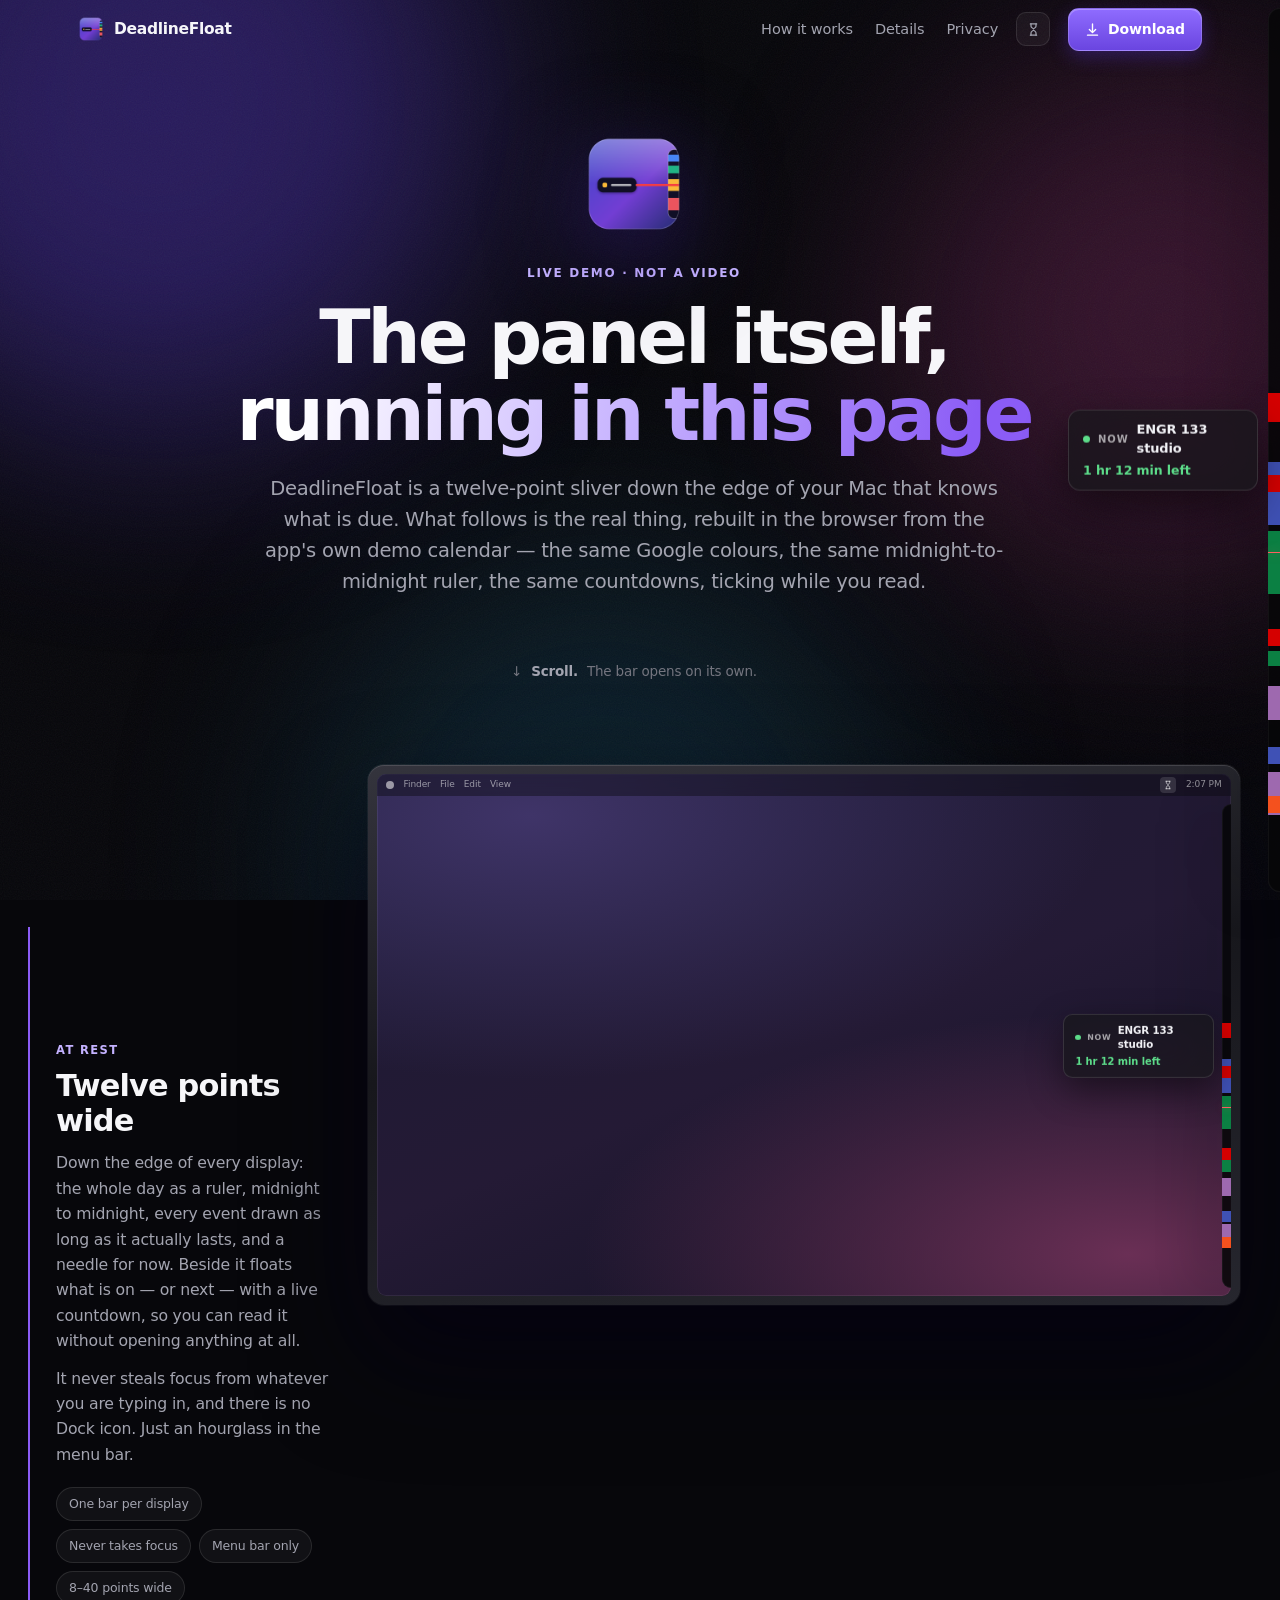
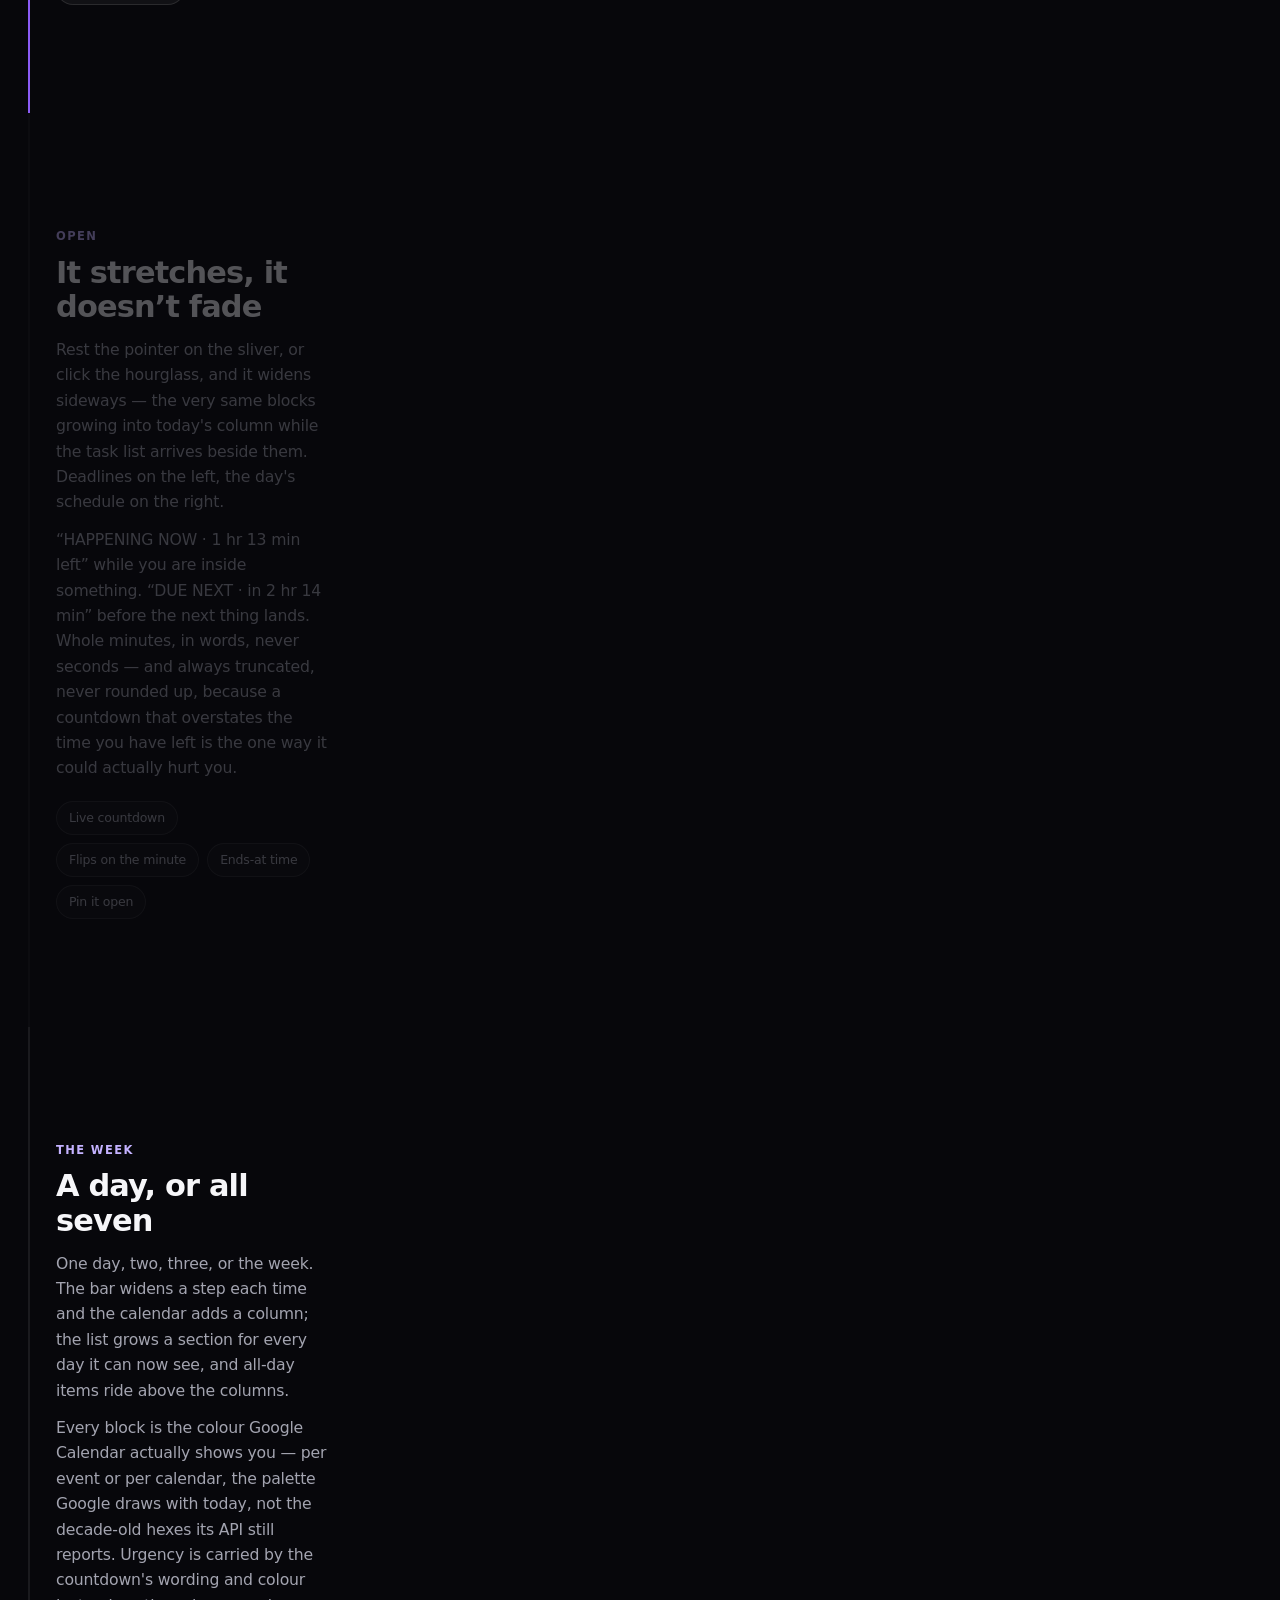
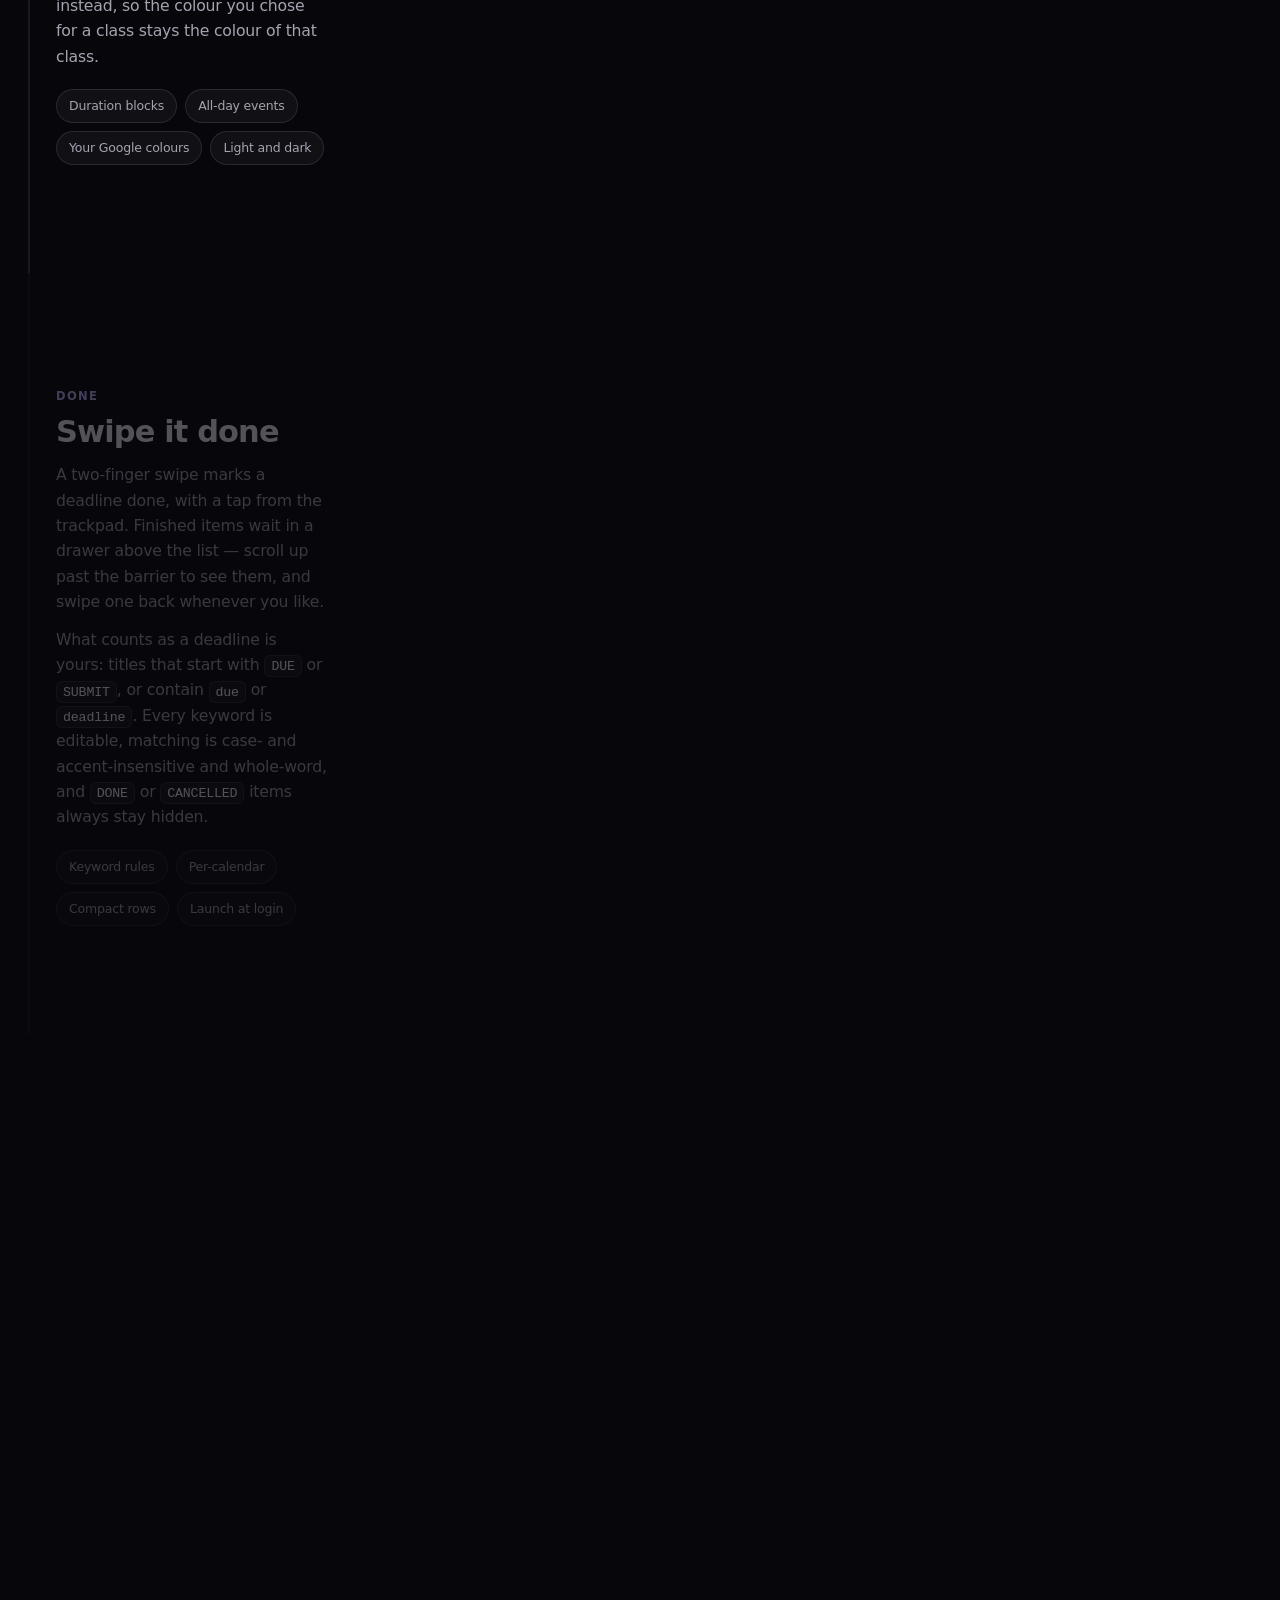
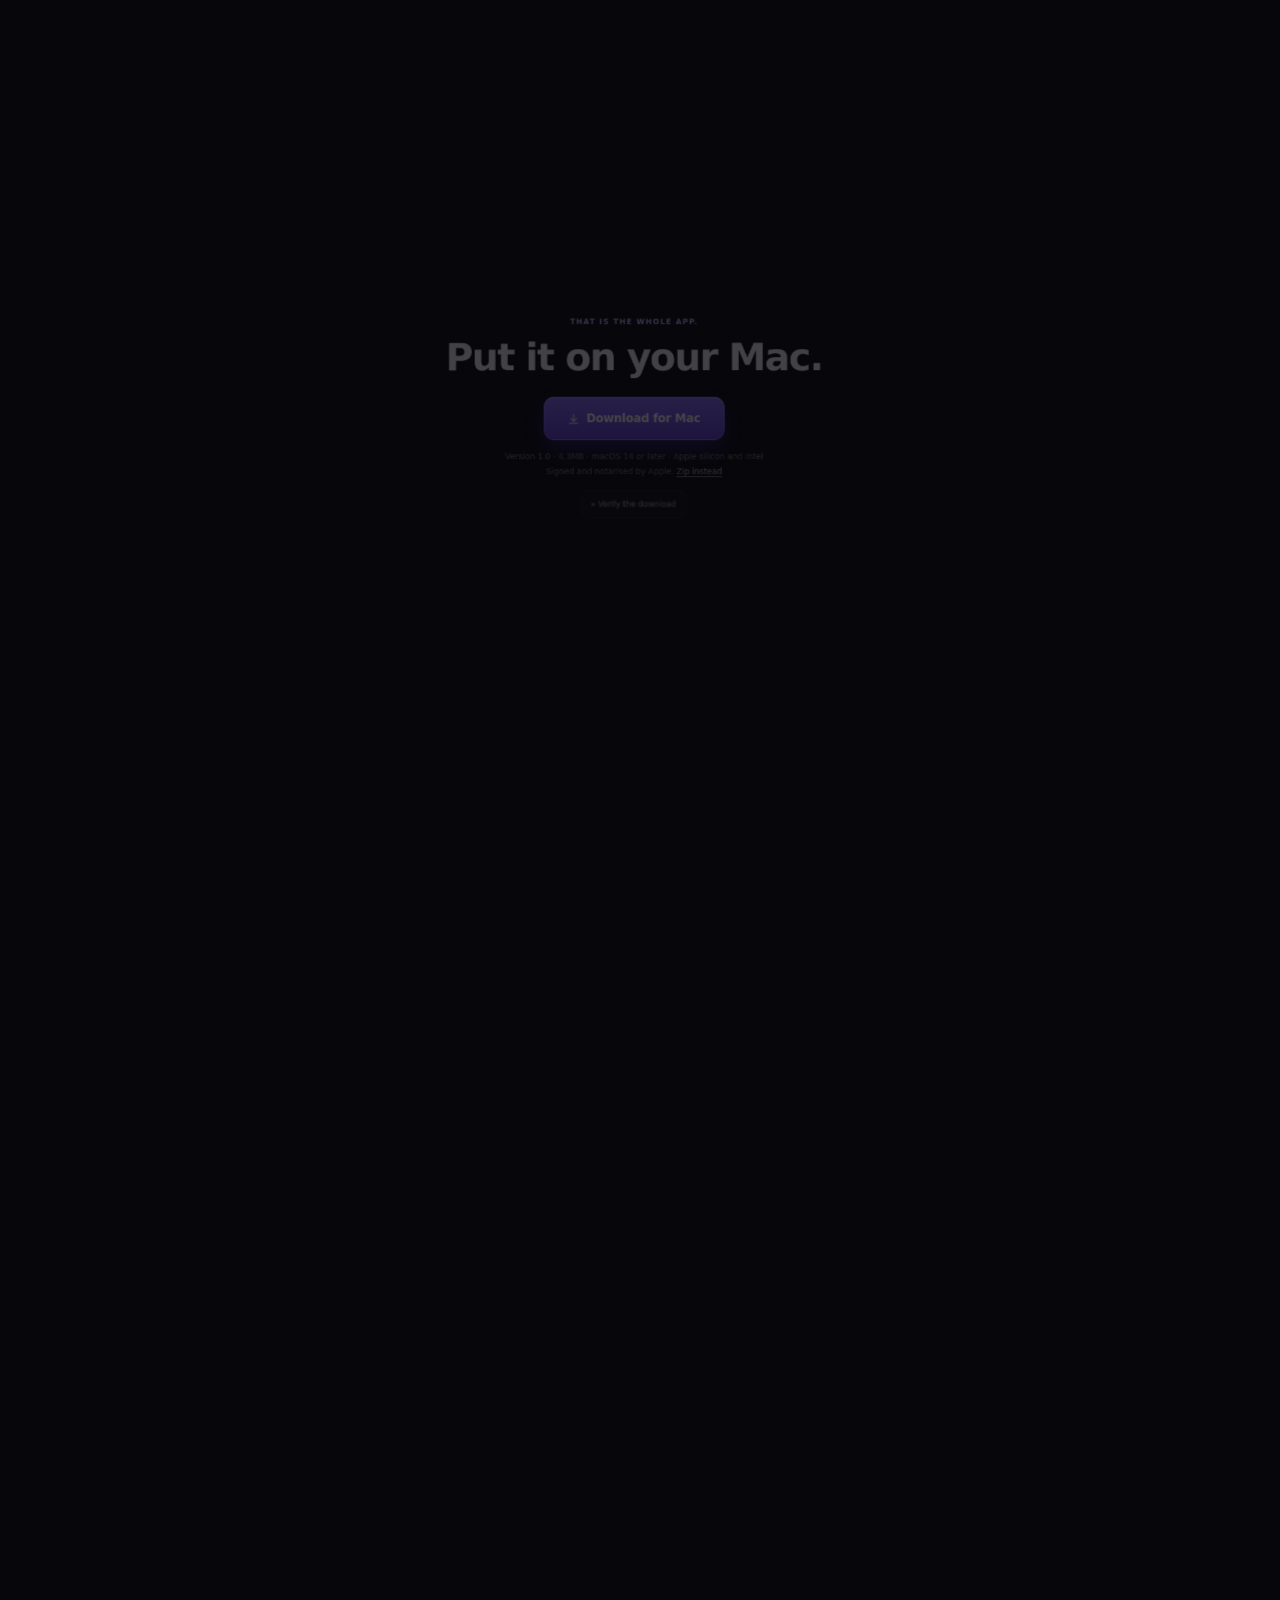
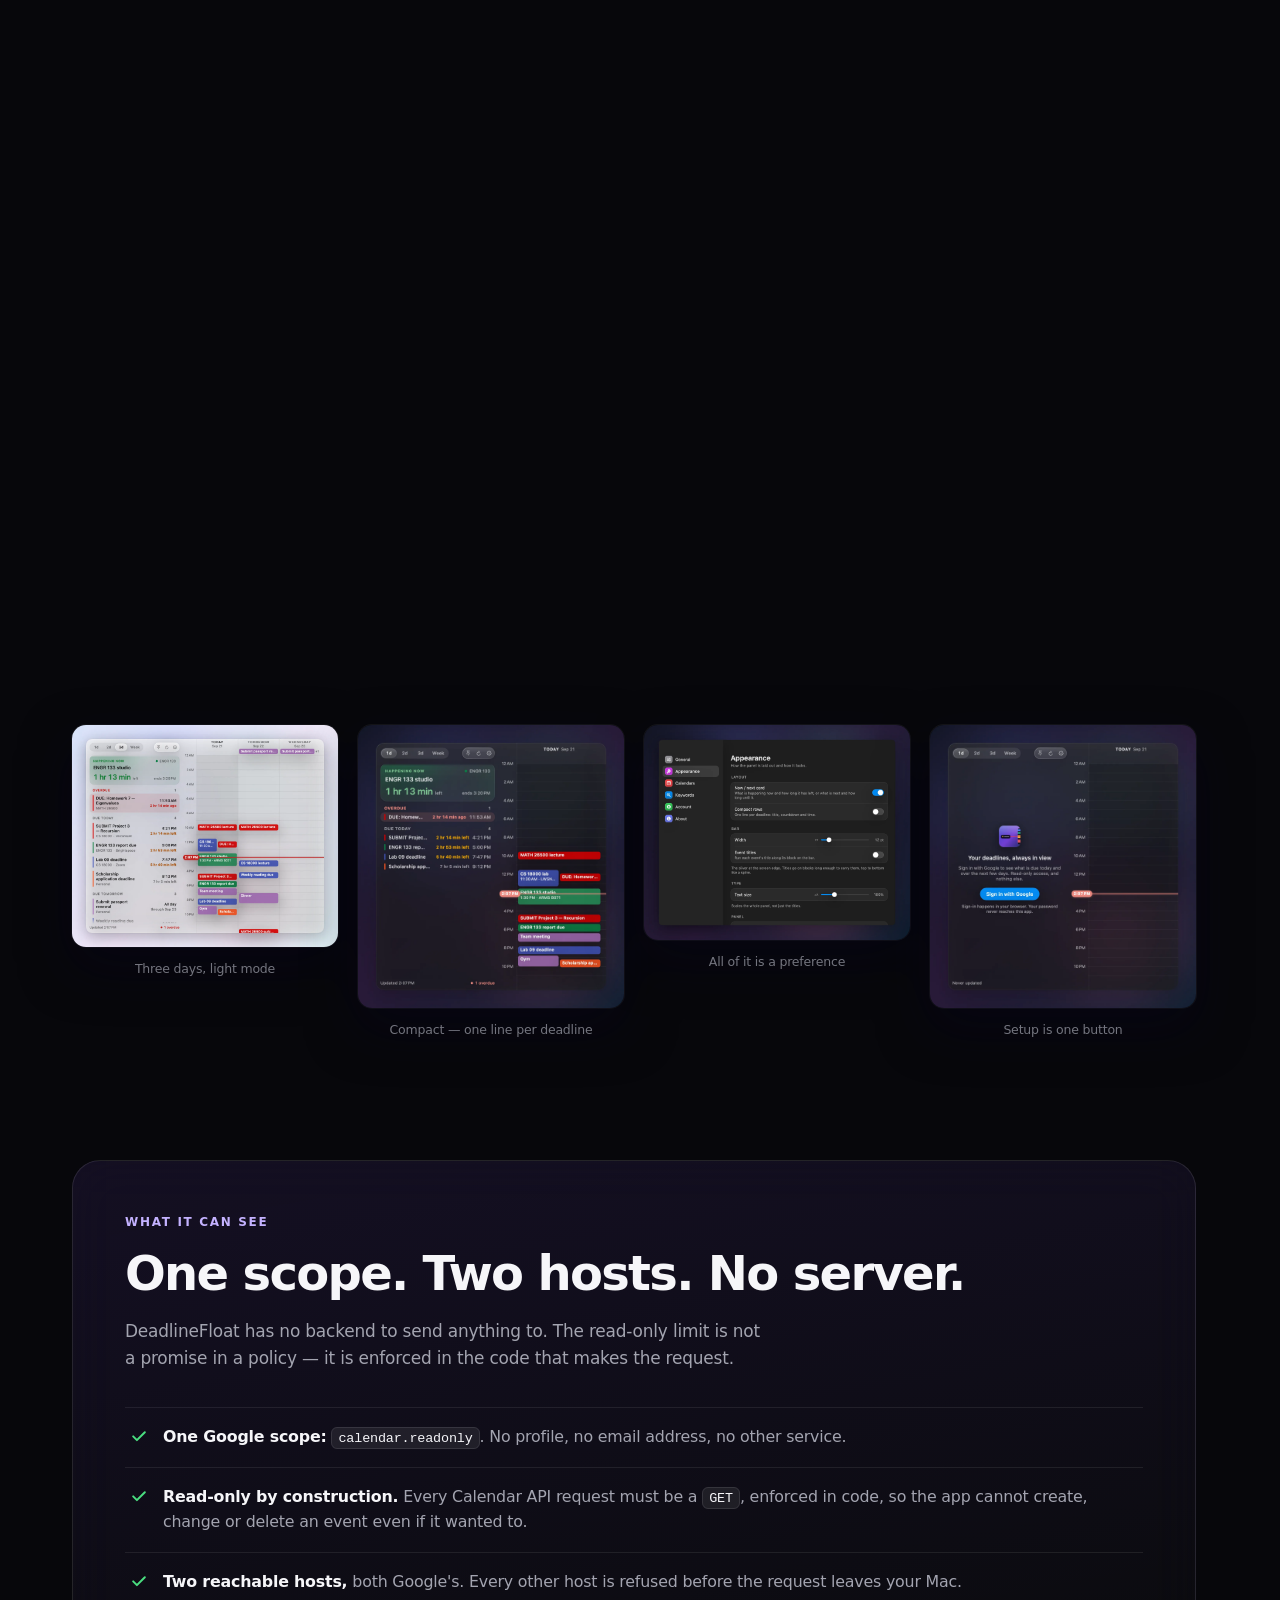
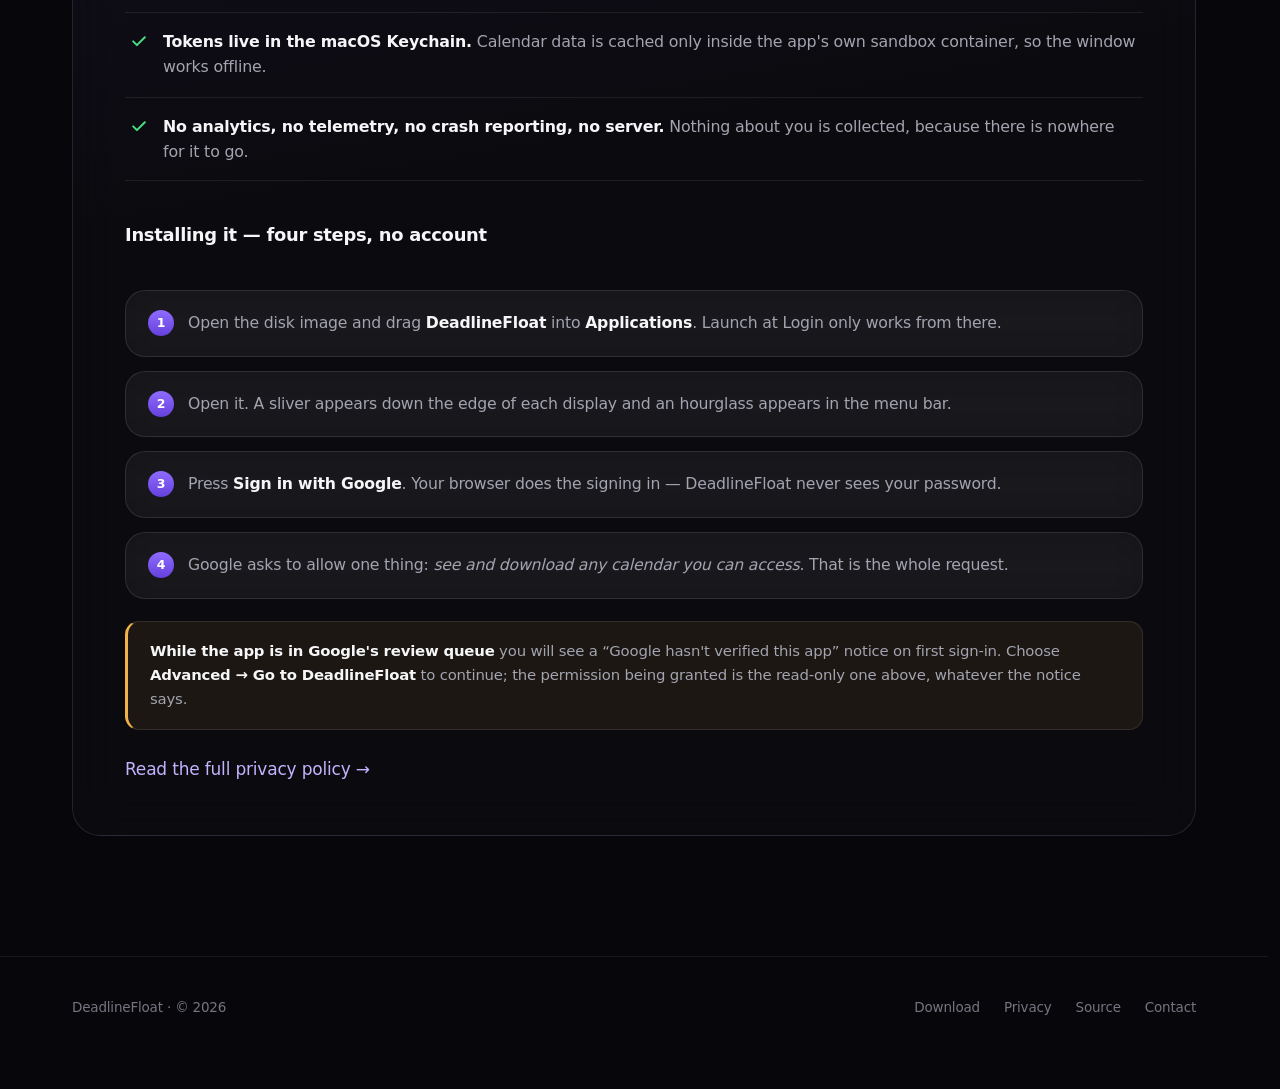
==== commit 16a2eada: "The page is the demo now The landing page was a demo section surrounded by a hero, a feature run, a " ====
--- a/docs/index.html
+++ b/docs/index.html
@@ -9,13 +9,12 @@
 <link rel="icon" href="favicon.png" type="image/png">
 <meta property="og:title" content="DeadlineFloat — your deadlines, always in view">
 <meta property="og:description" content="A twelve-point bar down the edge of your Mac's screen for your Google Calendar deadlines.">
-<meta property="og:url" content="https://21j3phy.github.io/deadlinefloat/">
-<meta property="og:image" content="https://21j3phy.github.io/deadlinefloat/og.jpg">
+<meta property="og:url" content="https://deadlinefloat.vercel.app/">
+<meta property="og:image" content="https://deadlinefloat.vercel.app/og.jpg">
 <meta property="og:image:width" content="1200">
 <meta property="og:image:height" content="630">
 <meta property="og:type" content="website">
 <meta name="twitter:card" content="summary_large_image">
-<link rel="preload" as="image" href="screenshots/expanded.webp" type="image/webp">
 <link rel="stylesheet" href="site.css">
 </head>
 <body>
@@ -27,10 +26,9 @@
   <div class="wrap">
     <a class="brand" href="#top"><img src="icon.png" alt="" width="26" height="26">DeadlineFloat</a>
     <nav class="nav-links">
-      <a href="#demo">Demo</a>
-      <a href="#features">Features</a>
+      <a href="#demo">How it works</a>
+      <a href="#details">Details</a>
       <a href="#privacy">Privacy</a>
-      <a href="#install">Install</a>
     </nav>
     <button class="nav-hourglass" type="button" data-open-bar title="Open the bar" aria-label="Open the bar">
       <svg viewBox="0 0 24 24" fill="none" stroke="currentColor" stroke-width="2" stroke-linecap="round" stroke-linejoin="round" aria-hidden="true">
@@ -48,107 +46,111 @@
 
 <main id="top">
 
-<!-- ============================================================== hero -->
+<!-- ================================================================= hero -->
 <section class="hero">
   <div class="wrap">
     <img class="hero-icon reveal" src="icon.png" alt="DeadlineFloat app icon" width="104" height="104">
-    <h1 class="reveal" style="--d:60ms">Your deadlines,<br><span class="grad">always in view</span></h1>
-    <p class="tagline reveal" style="--d:140ms">
-      A twelve-point sliver down the edge of your Mac. Rest the pointer on it and
-      your Google Calendar opens out — what is due, when, and what the day holds.
+    <p class="eyebrow reveal" style="--d:40ms">Live demo · not a video</p>
+    <h1 class="reveal" style="--d:80ms">The panel itself,<br><span class="grad">running in this page</span></h1>
+    <p class="tagline reveal" style="--d:150ms">
+      DeadlineFloat is a twelve-point sliver down the edge of your Mac that knows what
+      is due. What follows is the real thing, rebuilt in the browser from the app's own
+      demo calendar — the same Google colours, the same midnight-to-midnight ruler, the
+      same countdowns, ticking while you read.
     </p>
-
-    <div class="reveal" style="--d:220ms">
-    <!-- download:start — rewritten by Tools/update_download.sh from the built artefacts -->
-    <div class="download">
-      <a class="get" href="https://github.com/21J3phy/deadlinefloat/releases/download/v1.0/DeadlineFloat-1.0.dmg">
-        <svg viewBox="0 0 24 24" fill="none" stroke="currentColor" stroke-width="2.1"
-             stroke-linecap="round" stroke-linejoin="round" aria-hidden="true">
-          <path d="M12 3v12"></path><path d="M7 12l5 5 5-5"></path><path d="M4 21h16"></path>
-        </svg>
-        Download for Mac
-      </a>
-      <p class="meta">
-        Version 1.0 · 4.2MB · macOS 14 or later · Apple silicon and Intel<br>
-        Signed and notarised by Apple. <a href="https://github.com/21J3phy/deadlinefloat/releases/download/v1.0/DeadlineFloat-1.0.zip">Zip instead</a>
-      </p>
-      <details class="sums">
-        <summary>Verify the download</summary>
-<pre>shasum -a 256 DeadlineFloat-1.0.dmg
-088c5f2502d9ebe80c2a71b3fef7f7f7281e71c3a6d0e57870672ff8e636c0c6  DeadlineFloat-1.0.dmg
-15adbb11498df1d0b05f6bb15853c8eb0ea997ae3919046e91562508c70a8b08  DeadlineFloat-1.0.zip</pre>
-      </details>
-    </div>
-    <!-- download:end -->
-    </div>
-
-    <div class="badges reveal" style="--d:300ms">
-      <span class="badge">macOS 14+</span>
-      <span class="badge">Native SwiftUI</span>
-      <span class="badge">Liquid Glass</span>
-      <span class="badge">Read-only calendar access</span>
-    </div>
-
-    <p class="hero-hint reveal" style="--d:380ms">
-      <span class="arrow" aria-hidden="true">→</span>
-      That bar on the right edge of this page is the app. <b>Rest your pointer on it.</b>
+    <p class="hero-hint reveal" style="--d:220ms">
+      <span class="arrow" aria-hidden="true">↓</span>
+      <b>Scroll.</b> The bar opens on its own.
     </p>
-
-    <div class="hero-shot reveal reveal-s" style="--d:180ms">
-      <picture>
-        <source srcset="screenshots/expanded.webp" type="image/webp">
-        <img src="screenshots/expanded.png" width="1376" height="1464" alt="The DeadlineFloat panel open: deadlines listed on the left beside the day drawn as a calendar on the right" fetchpriority="high">
-      </picture>
-    </div>
-  </div>
-</section>
-<div class="hero-fade" aria-hidden="true"></div>
-
-<!-- ============================================================= strip -->
-<section class="strip">
-  <div class="wrap" data-stagger>
-    <span class="reveal">Native Swift and SwiftUI — no Electron</span>
-    <span class="reveal">Signed and notarised by Apple</span>
-    <span class="reveal">No account, no server, no analytics</span>
-    <span class="reveal">One read-only Google scope</span>
-    <span class="reveal">4.3 MB</span>
-  </div>
-</section>
-
-<!-- ============================================================== demo -->
+  </div>
+</section>
+
+<!-- ================================================ the story, told by scroll -->
 <section id="demo" class="scrolly">
   <div class="wrap">
-    <div class="center reveal" style="padding: 100px 0 10px">
-      <p class="eyebrow">Live demo</p>
-      <h2>Not a video. The panel itself.</h2>
-      <p class="lede">
-        Rebuilt in the browser from the app's own demo calendar — the same Google
-        colours, the same midnight-to-midnight ruler, the same countdowns, ticking
-        while you read.<span class="only-wide"> Scroll to watch the sliver open. Then play with it.</span>
-      </p>
-    </div>
-
     <div class="scrolly-grid">
+
       <div class="steps-col">
         <div class="step">
           <span class="n">At rest</span>
-          <h3>Twelve points wide</h3>
-          <p>Down the edge of every display: the whole day as a ruler, every event drawn as long as it actually lasts, and a needle for now. Beside it, a pill saying what is on and how long it has left.</p>
-        </div>
+          <h2>Twelve points wide</h2>
+          <p>
+            Down the edge of every display: the whole day as a ruler, midnight to
+            midnight, every event drawn as long as it actually lasts, and a needle for
+            now. Beside it floats what is on — or next — with a live countdown, so you
+            can read it without opening anything at all.
+          </p>
+          <p>
+            It never steals focus from whatever you are typing in, and there is no Dock
+            icon. Just an hourglass in the menu bar.
+          </p>
+          <div class="kv">
+            <span>One bar per display</span><span>Never takes focus</span>
+            <span>Menu bar only</span><span>8–40 points wide</span>
+          </div>
+        </div>
+
         <div class="step">
           <span class="n">Open</span>
-          <h3>It stretches, it doesn't fade</h3>
-          <p>Rest the pointer on the sliver and it widens sideways — the very same blocks growing into today's column while the task list arrives beside them. Deadlines on the left, the schedule on the right.</p>
-        </div>
+          <h2>It stretches, it doesn&rsquo;t fade</h2>
+          <p>
+            Rest the pointer on the sliver, or click the hourglass, and it widens
+            sideways — the very same blocks growing into today's column while the task
+            list arrives beside them. Deadlines on the left, the day's schedule on the
+            right.
+          </p>
+          <p>
+            “HAPPENING NOW · 1 hr 13 min left” while you are inside something. “DUE NEXT
+            · in 2 hr 14 min” before the next thing lands. Whole minutes, in words, never
+            seconds — and always truncated, never rounded up, because a countdown that
+            overstates the time you have left is the one way it could actually hurt you.
+          </p>
+          <div class="kv">
+            <span>Live countdown</span><span>Flips on the minute</span>
+            <span>Ends-at time</span><span>Pin it open</span>
+          </div>
+        </div>
+
         <div class="step">
-          <span class="n">Range</span>
-          <h3>A day, or the whole week</h3>
-          <p>1d, 2d, 3d, Week. The bar widens one step each time and the calendar adds a column; the list grows a section for every day it can now see.</p>
-        </div>
+          <span class="n">The week</span>
+          <h2>A day, or all seven</h2>
+          <p>
+            One day, two, three, or the week. The bar widens a step each time and the
+            calendar adds a column; the list grows a section for every day it can now
+            see, and all-day items ride above the columns.
+          </p>
+          <p>
+            Every block is the colour Google Calendar actually shows you — per event or
+            per calendar, the palette Google draws with today, not the decade-old hexes
+            its API still reports. Urgency is carried by the countdown's wording and
+            colour instead, so the colour you chose for a class stays the colour of that
+            class.
+          </p>
+          <div class="kv">
+            <span>Duration blocks</span><span>All-day events</span>
+            <span>Your Google colours</span><span>Light and dark</span>
+          </div>
+        </div>
+
         <div class="step">
           <span class="n">Done</span>
-          <h3>Swipe it done</h3>
-          <p>Two fingers across a row, with a tap from the trackpad, and it is gone.<span class="only-wide"> Click any row here to try it.</span> Finished items wait in a drawer above the list, and swipe back whenever you like.</p>
+          <h2>Swipe it done</h2>
+          <p>
+            A two-finger swipe marks a deadline done, with a tap from the trackpad.
+            Finished items wait in a drawer above the list — scroll up past the barrier
+            to see them, and swipe one back whenever you like.
+          </p>
+          <p>
+            What counts as a deadline is yours: titles that start with <code>DUE</code>
+            or <code>SUBMIT</code>, or contain <code>due</code> or <code>deadline</code>.
+            Every keyword is editable, matching is case- and accent-insensitive and
+            whole-word, and <code>DONE</code> or <code>CANCELLED</code> items always stay
+            hidden.
+          </p>
+          <div class="kv">
+            <span>Keyword rules</span><span>Per-calendar</span>
+            <span>Compact rows</span><span>Launch at login</span>
+          </div>
         </div>
       </div>
 
@@ -182,232 +184,101 @@
             </picture>
             <p>The interactive demo needs a wider screen. This is the real panel, rendered by the app itself.</p>
           </div>
-
-          <div class="demo-controls">
-            <div class="ctl-group" role="group" aria-label="How many days">
-              <button class="ctl" type="button" data-ctl-range="1" aria-pressed="true">1d</button>
-              <button class="ctl" type="button" data-ctl-range="2" aria-pressed="false">2d</button>
-              <button class="ctl" type="button" data-ctl-range="3" aria-pressed="false">3d</button>
-              <button class="ctl" type="button" data-ctl-range="7" aria-pressed="false">Week</button>
-            </div>
-            <div class="ctl-group" role="group" aria-label="Appearance">
-              <button class="ctl" type="button" data-ctl-theme="dark" aria-pressed="true">Dark</button>
-              <button class="ctl" type="button" data-ctl-theme="light" aria-pressed="false">Light</button>
-            </div>
-            <div class="ctl-group" role="group" aria-label="Which edge">
-              <button class="ctl" type="button" data-ctl-edge="left" aria-pressed="false">Left edge</button>
-              <button class="ctl" type="button" data-ctl-edge="right" aria-pressed="true">Right edge</button>
-            </div>
-            <div class="ctl-group" role="group" aria-label="Row height">
-              <button class="ctl" type="button" data-ctl-compact aria-pressed="false">Compact rows</button>
-            </div>
-            <p class="ctl-note">Click a deadline to swipe it done · click the hourglass in the menu bar to open and close the bar</p>
-          </div>
-        </div>
-      </div>
-    </div>
-  </div>
-</section>
-
-<!-- ========================================================== features -->
-<section id="features">
-  <div class="wrap">
-
-    <div class="feat">
-      <div class="feat-copy reveal reveal-l">
-        <h3>What is on now, or what is next — never a guess</h3>
-        <p>
-          “HAPPENING NOW · 1 hr 13 min left” while you are inside something.
-          “DUE NEXT · in 2 hr 14 min” before the next thing lands. Whole minutes,
-          in words, never seconds — and always truncated, never rounded up, because
-          a countdown that overstates the time you have left is the one way it could
-          actually hurt you.
-        </p>
-        <p>
-          At rest that same line floats beside the sliver, so you can read it without
-          opening anything at all.
-        </p>
-        <div class="kv">
-          <span>Live countdown</span><span>Flips on the minute</span><span>Ends-at time</span>
-        </div>
-      </div>
-      <div class="reveal reveal-r" data-float="26">
-        <div class="shot shot--tall shot--glow">
-          <picture>
-            <source srcset="screenshots/bar.webp" type="image/webp">
-            <img src="screenshots/bar.png" width="604" height="1464" alt="The DeadlineFloat sliver at the screen edge with the next deadline shown in a floating pill" loading="lazy">
-          </picture>
-        </div>
-      </div>
-    </div>
-
-    <div class="feat feat--flip">
-      <div class="feat-copy reveal reveal-r">
-        <h3>Your Google colours, exactly as Google draws them</h3>
-        <p>
-          Per event or per calendar, the colour you actually see in Google Calendar —
-          not the decade-old palette the API still reports. A bar beside every row,
-          a block on the calendar, a glow behind the spotlight.
-        </p>
-        <p>
-          Urgency is carried by the countdown's wording and colour instead, so the
-          colour you chose for a class stays the colour of that class.
-        </p>
-        <div class="kv">
-          <span>One, two, three days or the week</span><span>Duration blocks</span><span>All-day events</span>
-        </div>
-      </div>
-      <div class="reveal reveal-l" data-float="-22">
-        <div class="shot">
-          <picture>
-            <source srcset="screenshots/light.webp" type="image/webp">
-            <img src="screenshots/light.png" width="1752" height="1464" alt="DeadlineFloat open on three days in light mode" loading="lazy">
-          </picture>
-        </div>
-      </div>
-    </div>
-
-    <div class="feat">
-      <div class="feat-copy reveal reveal-l">
-        <h3>As small as you need it</h3>
-        <p>
-          Compact rows put each deadline on one line — title, countdown, time —
-          when you want the list to be a glance rather than a page. The sliver
-          itself is adjustable from 8 to 40 points, and can carry each event's
-          title down its own block like a spine.
-        </p>
-        <p>
-          Text size scales the whole panel, not just the titles, and the glass
-          honours Reduce Transparency and Increase Contrast.
-        </p>
-        <div class="kv">
-          <span>Compact rows</span><span>Adjustable width</span><span>Text size</span><span>Opacity</span>
-        </div>
-      </div>
-      <div class="reveal reveal-r" data-float="24">
-        <div class="shot">
-          <picture>
-            <source srcset="screenshots/compact.webp" type="image/webp">
-            <img src="screenshots/compact.png" width="1376" height="1464" alt="DeadlineFloat with compact rows, one line per deadline" loading="lazy">
-          </picture>
-        </div>
-      </div>
-    </div>
-
-    <div class="feat feat--flip">
-      <div class="feat-copy reveal reveal-r">
-        <h3>A deadline is whatever you say it is</h3>
-        <p>
-          Out of the box, events whose titles start with <code>DUE</code> or
-          <code>SUBMIT</code>, or contain <code>due</code> or <code>deadline</code>.
-          Every keyword is editable, matching is case- and accent-insensitive, and
-          whole-word matching means <code>due</code> fires on “Essay due Friday” but
-          not on “residue”.
-        </p>
-        <p>
-          <code>DONE</code> and <code>CANCELLED</code> items stay hidden — exclusions
-          win even in show-everything mode. Pick which calendars count, and which
-          screen edge the bar lives on.
-        </p>
-        <div class="kv">
-          <span>Keyword rules</span><span>Per-calendar</span><span>Launch at login</span><span>Menu bar only</span>
-        </div>
-      </div>
-      <div class="reveal reveal-l" data-float="-20">
-        <div class="shot">
-          <picture>
-            <source srcset="screenshots/settings-dark.webp" type="image/webp">
-            <img src="screenshots/settings-dark.png" width="1664" height="1344" alt="The DeadlineFloat settings window, Appearance pane" loading="lazy">
-          </picture>
-        </div>
-      </div>
-    </div>
-
-  </div>
-</section>
-
-<!-- ============================================================= cards -->
-<section class="pad">
+        </div>
+      </div>
+
+    </div>
+  </div>
+</section>
+
+<!-- =============================================================== the payoff -->
+<section class="finale" id="get">
+  <div class="finale-pin">
+    <div class="finale-inner">
+      <p class="finale-eyebrow">That is the whole app.</p>
+      <h2 class="finale-title">Put it on your Mac.</h2>
+      <!-- download:start — rewritten by Tools/update_download.sh from the built artefacts -->
+    <div class="download">
+      <a class="get" href="https://github.com/21J3phy/deadlinefloat/releases/download/v1.0/DeadlineFloat-1.0.dmg">
+        <svg viewBox="0 0 24 24" fill="none" stroke="currentColor" stroke-width="2.1"
+             stroke-linecap="round" stroke-linejoin="round" aria-hidden="true">
+          <path d="M12 3v12"></path><path d="M7 12l5 5 5-5"></path><path d="M4 21h16"></path>
+        </svg>
+        Download for Mac
+      </a>
+      <p class="meta">
+        Version 1.0 · 4.3MB · macOS 14 or later · Apple silicon and Intel<br>
+        Signed and notarised by Apple. <a href="https://github.com/21J3phy/deadlinefloat/releases/download/v1.0/DeadlineFloat-1.0.zip">Zip instead</a>
+      </p>
+      <details class="sums">
+        <summary>Verify the download</summary>
+<pre>shasum -a 256 DeadlineFloat-1.0.dmg
+e9d396af3ed0c6b0ffc4d977bf9b1426f5f32ea0ad619c5583499d1744d016ae  DeadlineFloat-1.0.dmg
+a7cd8cb5be1b247f8884b19ffd65fd2b9474af6f72009215a0632fbb10e7b08f  DeadlineFloat-1.0.zip</pre>
+      </details>
+    </div>
+    <!-- download:end -->
+    </div>
+  </div>
+</section>
+
+<!-- ================================================================ details -->
+<section id="details" class="pad">
   <div class="wrap">
     <div class="center reveal" style="margin-bottom:44px">
-      <p class="eyebrow">The small print that matters</p>
-      <h2>Built to be left running</h2>
-      <p class="lede">The details you only notice when they are wrong.</p>
+      <p class="eyebrow">The rest of it</p>
+      <h2>Everything else worth knowing</h2>
+      <p class="lede">Native Swift and SwiftUI — no Electron. Liquid Glass on macOS 26 and later, with a hand-built glass fallback down to macOS 14.</p>
     </div>
 
     <div class="grid" data-stagger>
-      <div class="card reveal">
-        <div class="ico"><svg viewBox="0 0 24 24" fill="none" stroke="currentColor" stroke-width="1.9" stroke-linecap="round" stroke-linejoin="round"><path d="M4 4v16"/><rect x="8" y="6" width="12" height="4" rx="1.4"/><rect x="8" y="14" width="8" height="4" rx="1.4"/></svg></div>
-        <h3>Never in the way</h3>
-        <p>Twelve points wide until you want it, and it never steals focus from whatever you are typing in. Pin it open while you work. One bar per display.</p>
-      </div>
       <div class="card reveal">
         <div class="ico"><svg viewBox="0 0 24 24" fill="none" stroke="currentColor" stroke-width="1.9" stroke-linecap="round" stroke-linejoin="round"><circle cx="12" cy="12" r="8.4"/><path d="M12 7.4V12l3 1.8"/></svg></div>
         <h3>Correct at the edges</h3>
         <p>Daylight saving, midnight versus noon, recurring series, multi-day all-day events, duplicates across calendars, going offline, and Google's rate limits — all handled, all covered by tests.</p>
       </div>
       <div class="card reveal">
-        <div class="ico"><svg viewBox="0 0 24 24" fill="none" stroke="currentColor" stroke-width="1.9" stroke-linecap="round" stroke-linejoin="round"><path d="M4 7h16M4 12h16M4 17h10"/></svg></div>
-        <h3>Out of the way</h3>
-        <p>Lives in the menu bar with no Dock icon. Refreshes every five minutes, on wake from sleep, and whenever the day or the time zone changes underneath it.</p>
-      </div>
-      <div class="card reveal">
         <div class="ico"><svg viewBox="0 0 24 24" fill="none" stroke="currentColor" stroke-width="1.9" stroke-linecap="round" stroke-linejoin="round"><path d="M12 3v10"/><path d="M8.5 9.5 12 13l3.5-3.5"/><rect x="4" y="15" width="16" height="6" rx="2"/></svg></div>
         <h3>Works offline</h3>
-        <p>The last sync is cached inside the app's own sandbox container, so the window still tells you what is due on a train with no signal.</p>
+        <p>The last sync is cached inside the app's own sandbox container, so the window still tells you what is due on a train with no signal. It refreshes every five minutes, on wake from sleep, and whenever the day or the time zone changes underneath it.</p>
       </div>
       <div class="card reveal">
         <div class="ico"><svg viewBox="0 0 24 24" fill="none" stroke="currentColor" stroke-width="1.9" stroke-linecap="round" stroke-linejoin="round"><path d="M12 5.5c3.5 0 6.4 2.2 7.8 4.3.5.7.5 1.7 0 2.4-1.4 2.1-4.3 4.3-7.8 4.3s-6.4-2.2-7.8-4.3a2.1 2.1 0 0 1 0-2.4C5.6 7.7 8.5 5.5 12 5.5Z"/><circle cx="12" cy="11" r="2.4"/></svg></div>
         <h3>Accessible by design</h3>
-        <p>SF Pro throughout, every inset on one spacing grid, contrast checked in both appearances, and Reduce Transparency, Increase Contrast and Reduce Motion all honoured.</p>
-      </div>
-      <div class="card reveal">
-        <div class="ico"><svg viewBox="0 0 24 24" fill="none" stroke="currentColor" stroke-width="1.9" stroke-linecap="round" stroke-linejoin="round"><path d="M5 12.5 9.5 17 19 7.5"/></svg></div>
-        <h3>Swipe it done</h3>
-        <p>A two-finger swipe marks a deadline done, with a tap from the trackpad. Completed items wait in a drawer above the list — scroll up past the barrier and swipe one back.</p>
-      </div>
-    </div>
-  </div>
-</section>
-
-<!-- =========================================================== gallery -->
-<section class="pad" style="padding-top:0">
-  <div class="wrap">
-    <div class="center reveal" style="margin-bottom:40px">
-      <p class="eyebrow">Every screen</p>
-      <h2>Liquid Glass, with a hand-built fallback</h2>
-      <p class="lede">The real material on macOS 26 and later; a glass of our own down to macOS 14.</p>
-    </div>
-    <div class="gallery" data-stagger>
+        <p>SF Pro throughout, every inset on one spacing grid, contrast checked in both appearances, and Reduce Transparency, Increase Contrast and Reduce Motion all honoured. Text size scales the whole panel, not just the titles.</p>
+      </div>
+    </div>
+
+    <div class="gallery" data-stagger style="margin-top:20px">
       <figure class="reveal">
-        <picture><source srcset="screenshots/welcome.webp" type="image/webp"><img src="screenshots/welcome.png" width="1376" height="1464" alt="The DeadlineFloat sign-in screen" loading="lazy"></picture>
-        <figcaption>Setup is one button</figcaption>
-      </figure>
-      <figure class="reveal">
-        <picture><source srcset="screenshots/settings-light.webp" type="image/webp"><img src="screenshots/settings-light.png" width="1664" height="1344" alt="The DeadlineFloat settings window in light mode" loading="lazy"></picture>
-        <figcaption>General, in light mode</figcaption>
-      </figure>
-      <figure class="reveal">
-        <picture><source srcset="screenshots/settings-calendars.webp" type="image/webp"><img src="screenshots/settings-calendars.png" width="1664" height="1344" alt="Choosing which calendars DeadlineFloat reads" loading="lazy"></picture>
-        <figcaption>Choose what counts</figcaption>
+        <picture><source srcset="screenshots/light.webp" type="image/webp"><img src="screenshots/light.png" width="1752" height="1464" alt="DeadlineFloat open on three days in light mode" loading="lazy"></picture>
+        <figcaption>Three days, light mode</figcaption>
       </figure>
       <figure class="reveal">
         <picture><source srcset="screenshots/compact.webp" type="image/webp"><img src="screenshots/compact.png" width="1376" height="1464" alt="DeadlineFloat with compact rows" loading="lazy"></picture>
         <figcaption>Compact — one line per deadline</figcaption>
       </figure>
-    </div>
-  </div>
-</section>
-
-<!-- =========================================================== privacy -->
+      <figure class="reveal">
+        <picture><source srcset="screenshots/settings-dark.webp" type="image/webp"><img src="screenshots/settings-dark.png" width="1664" height="1344" alt="The DeadlineFloat settings window" loading="lazy"></picture>
+        <figcaption>All of it is a preference</figcaption>
+      </figure>
+      <figure class="reveal">
+        <picture><source srcset="screenshots/welcome.webp" type="image/webp"><img src="screenshots/welcome.png" width="1376" height="1464" alt="The DeadlineFloat sign-in screen" loading="lazy"></picture>
+        <figcaption>Setup is one button</figcaption>
+      </figure>
+    </div>
+  </div>
+</section>
+
+<!-- ================================================================ privacy -->
 <section id="privacy" class="pad" style="padding-top:0">
   <div class="wrap">
     <div class="privacy-wrap reveal">
       <p class="eyebrow">What it can see</p>
       <h2>One scope. Two hosts. No server.</h2>
       <p class="lede">
-        DeadlineFloat has no backend to send anything to. The read-only limit is not
-        a promise in a policy — it is enforced in the code that makes the request.
+        DeadlineFloat has no backend to send anything to. The read-only limit is not a
+        promise in a policy — it is enforced in the code that makes the request.
       </p>
       <ul class="privacy-list">
         <li>
@@ -431,53 +302,21 @@
           <span><b>No analytics, no telemetry, no crash reporting, no server.</b> Nothing about you is collected, because there is nowhere for it to go.</span>
         </li>
       </ul>
+
+      <h3 class="sub">Installing it — four steps, no account</h3>
+      <ol class="steps" data-stagger>
+        <li class="reveal">Open the disk image and drag <strong>DeadlineFloat</strong> into <strong>Applications</strong>. Launch at Login only works from there.</li>
+        <li class="reveal">Open it. A sliver appears down the edge of each display and an hourglass appears in the menu bar.</li>
+        <li class="reveal">Press <strong>Sign in with Google</strong>. Your browser does the signing in — DeadlineFloat never sees your password.</li>
+        <li class="reveal">Google asks to allow one thing: <em>see and download any calendar you can access</em>. That is the whole request.</li>
+      </ol>
+      <p class="note reveal">
+        <strong>While the app is in Google's review queue</strong> you will see a “Google hasn't
+        verified this app” notice on first sign-in. Choose <strong>Advanced → Go to
+        DeadlineFloat</strong> to continue; the permission being granted is the read-only one
+        above, whatever the notice says.
+      </p>
       <p style="margin:26px 0 0"><a href="privacy.html">Read the full privacy policy →</a></p>
-    </div>
-  </div>
-</section>
-
-<!-- =========================================================== install -->
-<section id="install" class="pad" style="padding-top:0">
-  <div class="wrap">
-    <div class="center reveal" style="margin-bottom:10px">
-      <p class="eyebrow">Installing it</p>
-      <h2>Four steps, no account</h2>
-      <p class="lede">Nothing to configure and nothing to sign up for.</p>
-    </div>
-    <ol class="steps" data-stagger>
-      <li class="reveal">Open the disk image and drag <strong>DeadlineFloat</strong> into <strong>Applications</strong>. Launch at Login only works from there.</li>
-      <li class="reveal">Open it. A sliver appears down the edge of each display and an hourglass appears in the menu bar. Rest the pointer on the sliver, or click the hourglass, to open the bar.</li>
-      <li class="reveal">Press <strong>Sign in with Google</strong>. Your browser does the signing in — DeadlineFloat never sees your password.</li>
-      <li class="reveal">Google asks to allow one thing: <em>see and download any calendar you can access</em>. That is the whole request.</li>
-    </ol>
-    <p class="note reveal">
-      <strong>While the app is in Google's review queue</strong> you will see a “Google hasn't verified
-      this app” notice on first sign-in. Choose <strong>Advanced → Go to DeadlineFloat</strong> to
-      continue; the permission being granted is the read-only one above, whatever the notice says.
-    </p>
-  </div>
-</section>
-
-<!-- =============================================================== cta -->
-<section class="cta">
-  <div class="wrap">
-    <img class="hero-icon reveal" src="icon.png" alt="" width="84" height="84" style="width:84px;height:84px;margin-bottom:24px">
-    <h2 class="reveal" style="--d:60ms">Put it on your Mac.</h2>
-    <p class="lede reveal" style="--d:120ms">
-      Free, signed, notarised, and four megabytes. It will be watching your
-      deadlines about thirty seconds from now.
-    </p>
-    <div class="reveal" style="--d:180ms">
-      <a class="get get--xl" data-dl href="https://github.com/21J3phy/deadlinefloat/releases/download/v1.0/DeadlineFloat-1.0.dmg">
-        <svg viewBox="0 0 24 24" fill="none" stroke="currentColor" stroke-width="2.1" stroke-linecap="round" stroke-linejoin="round" aria-hidden="true">
-          <path d="M12 3v12"></path><path d="M7 12l5 5 5-5"></path><path d="M4 21h16"></path>
-        </svg>
-        Download for Mac
-      </a>
-      <p class="meta" data-dl-meta>
-        Version 1.0 · 4.3MB · macOS 14 or later · Apple silicon and Intel<br>
-        Signed and notarised by Apple.
-      </p>
     </div>
   </div>
 </section>
@@ -488,7 +327,7 @@
   <div class="wrap">
     <span>DeadlineFloat · © <span data-year>2026</span></span>
     <nav>
-      <a href="#demo">Demo</a>
+      <a href="#get">Download</a>
       <a href="privacy.html">Privacy</a>
       <a href="https://github.com/21J3phy/deadlinefloat">Source</a>
       <a href="mailto:niravsurabhi@gmail.com">Contact</a>
--- a/docs/site.css
+++ b/docs/site.css
@@ -163,7 +163,7 @@
 
 /* ------------------------------------------------------------------- hero */
 
-.hero { position: relative; padding: calc(var(--nav-h) + 60px) 0 0; text-align: center; }
+.hero { position: relative; padding: calc(var(--nav-h) + 72px) 0 40px; text-align: center; }
 
 .hero-icon {
   width: 104px; height: 104px; display: block; margin: 0 auto 28px;
@@ -186,11 +186,11 @@
 }
 
 .tagline {
-  font-size: clamp(1.08rem, 2.2vw, 1.33rem);
-  line-height: 1.5;
+  font-size: clamp(1.05rem, 2vw, 1.22rem);
+  line-height: 1.6;
   color: var(--ink-2);
-  margin: 0 auto 34px;
-  max-width: 40ch;
+  margin: 0 auto 30px;
+  max-width: 60ch;
   letter-spacing: -0.014em;
 }
 
@@ -252,39 +252,6 @@
 .hero-hint .arrow { animation: nudge 1.9s ease-in-out infinite; display: inline-block; }
 @keyframes nudge { 0%, 100% { transform: translateX(0); } 50% { transform: translateX(5px); } }
 
-/* hero screenshot, tilted and lifted on scroll */
-.hero-shot {
-  margin: 66px auto 0; max-width: 1000px; position: relative;
-  perspective: 1600px;
-}
-.hero-shot picture, .hero-shot img {
-  display: block; width: 100%; height: auto;
-  border-radius: 18px;
-  box-shadow: 0 50px 120px rgba(8, 4, 30, .72), 0 0 0 1px rgba(255, 255, 255, .07);
-  transform-origin: 50% 0%;
-  will-change: transform;
-}
-.hero-shot::before {
-  content: ""; position: absolute; left: 12%; right: 12%; top: 22%; bottom: -12%;
-  background: radial-gradient(ellipse at center, rgba(139, 92, 246, .42), transparent 68%);
-  filter: blur(70px); z-index: -1;
-}
-
-.hero-fade {
-  position: relative; height: 140px; margin-top: -140px; z-index: 2; pointer-events: none;
-  background: linear-gradient(to bottom, transparent, var(--bg) 88%);
-}
-
-/* ------------------------------------------------------------------ strip */
-
-.strip { border-top: 1px solid var(--hairline); border-bottom: 1px solid var(--hairline); }
-.strip .wrap {
-  display: flex; flex-wrap: wrap; justify-content: center; gap: 14px 44px;
-  padding-top: 22px; padding-bottom: 22px;
-}
-.strip span { font-size: 13px; font-weight: 500; color: var(--ink-3); letter-spacing: .02em; display: inline-flex; align-items: center; gap: 9px; }
-.strip span::before { content: ""; width: 5px; height: 5px; border-radius: 50%; background: var(--accent); opacity: .85; }
-
 /* --------------------------------------------------------------- sections */
 
 section { position: relative; }
@@ -317,16 +284,17 @@
   display: grid; grid-template-columns: 300px 1fr; gap: 40px; align-items: start;
 }
 
-.steps-col { padding: 14vh 0 40vh; }
+.steps-col { padding: 18vh 0 46vh; }
 .step {
-  padding: 26px 0 26px 26px;
+  padding: 12vh 0 12vh 26px;
   border-left: 2px solid var(--hairline);
   opacity: .32;
   transition: opacity .5s var(--ease), border-color .5s var(--ease);
 }
 .step.is-active { opacity: 1; border-left-color: var(--accent); }
-.step h3 { font-size: 1.32rem; letter-spacing: -0.024em; font-weight: 660; margin-bottom: 10px; }
-.step p { margin: 0; color: var(--ink-2); font-size: .98rem; line-height: 1.6; }
+.step h2 { font-size: clamp(1.45rem, 2.4vw, 1.9rem); letter-spacing: -0.028em; font-weight: 660; margin: 0 0 12px; line-height: 1.14; }
+.step p { margin: 0 0 12px; color: var(--ink-2); font-size: .98rem; line-height: 1.62; }
+.step p:last-of-type { margin-bottom: 0; }
 .step .n {
   display: inline-block; font-size: 11.5px; font-weight: 650; letter-spacing: .12em;
   color: var(--accent-ink); text-transform: uppercase; margin-bottom: 10px;
@@ -334,25 +302,6 @@
 
 .stage-col { position: sticky; top: calc(var(--nav-h) + 22px); }
 .stage-frame { display: flex; flex-direction: column; align-items: stretch; gap: 18px; width: 100%; }
-
-/* the controls under the mock screen */
-.demo-controls {
-  display: flex; flex-wrap: wrap; gap: 10px; justify-content: center; align-items: center;
-}
-.ctl-group {
-  display: inline-flex; gap: 2px; padding: 3px;
-  background: var(--glass); border: 1px solid var(--rim); border-radius: 12px;
-  backdrop-filter: blur(20px); -webkit-backdrop-filter: blur(20px);
-}
-.ctl {
-  appearance: none; border: 0; background: transparent; cursor: pointer;
-  color: var(--ink-2); font: 600 12.5px/1 inherit; letter-spacing: -0.006em;
-  padding: 8px 14px; border-radius: 9px;
-  transition: background .2s, color .2s;
-}
-.ctl:hover { color: var(--ink); }
-.ctl[aria-pressed="true"], .ctl.is-on { background: var(--glass-2); color: var(--ink); box-shadow: inset 0 0 0 1px var(--rim); }
-.ctl-note { font-size: 12.5px; color: var(--ink-3); width: 100%; text-align: center; margin-top: 2px; }
 
 /* the mock Mac screen */
 .mac {
@@ -376,16 +325,6 @@
     linear-gradient(158deg, #1b1a33, #241a35 52%, #121122);
   box-shadow: inset 0 0 0 1px rgba(255, 255, 255, .07);
 }
-.mac-screen.is-light {
-  background:
-    radial-gradient(120% 90% at 18% 8%, #dfe4ff 0%, transparent 58%),
-    radial-gradient(110% 80% at 88% 92%, #ffd9ec 0%, transparent 58%),
-    linear-gradient(158deg, #eef0fb, #e6e9f7 52%, #dfe2f2);
-}
-.mac-screen.is-light .mac-menubar { background: rgba(255, 255, 255, .5); color: rgba(0, 0, 0, .66); }
-.mac-screen.is-light .mb-apple { background: rgba(0, 0, 0, .45); }
-.mac-screen.is-light .mb-hourglass { background: rgba(0, 0, 0, .12); color: #1a1a1f; }
-
 .mac-stage { position: absolute; inset: 22px 0 0 0; }
 
 .mac-menubar {
@@ -456,20 +395,6 @@
   transition: width .58s var(--ease-morph);
 }
 .df.is-open { width: var(--open-w); }
-.df.df--left { right: auto; left: 0; }
-
-.df--light {
-  --sheet:   rgba(242, 242, 246, .80);
-  --sheet-2: rgba(0, 0, 0, .035);
-  --df-ink:  #17171d;
-  --df-ink-2: rgba(0, 0, 0, .60);
-  --df-ink-3: rgba(0, 0, 0, .42);
-  --df-line: rgba(0, 0, 0, .10);
-  --df-rim:  rgba(0, 0, 0, .10);
-  --df-ok:   #0b8043;
-  --df-warn: #b45309;
-  --df-bad:  #c81e1e;
-}
 
 .df-sheet {
   position: absolute; inset: 0;
@@ -480,7 +405,6 @@
   border-radius: 16px 0 0 16px;
   box-shadow: -18px 0 60px rgba(0, 0, 0, .42);
 }
-.df--left .df-sheet { border-radius: 0 16px 16px 0; border-right: 1px solid var(--df-rim); border-left: 0; }
 
 /* an extra scrim while it is a sliver, so the strip reads against any desktop */
 .df-scrim {
@@ -512,7 +436,9 @@
 }
 .df.is-open .df-tasks { transform: none; opacity: 1; }
 
-.df-toolbar { display: flex; align-items: center; gap: 10px; padding: 12px 12px 8px; }
+/* the app's own toolbar, shown because it is part of the app — the page
+   offers no settings of its own, so it is drawn, not operated */
+.df-toolbar { display: flex; align-items: center; gap: 10px; padding: 12px 12px 8px; pointer-events: none; }
 
 .df-seg {
   display: inline-flex; padding: 2px; gap: 1px;
@@ -525,7 +451,6 @@
   transition: background .2s, color .2s;
 }
 .df-seg button[aria-pressed="true"] { background: rgba(255, 255, 255, .16); color: var(--df-ink); }
-.df--light .df-seg button[aria-pressed="true"] { background: #fff; box-shadow: 0 1px 3px rgba(0, 0, 0, .14); }
 
 .df-tools { display: inline-flex; margin-left: auto; padding: 2px; gap: 1px; background: var(--sheet-2); border-radius: 9px; box-shadow: inset 0 0 0 1px var(--df-rim); }
 .df-tools button {
@@ -571,7 +496,6 @@
   transition: background .18s, transform .38s var(--ease-morph), opacity .38s;
 }
 .df-row:hover { background: rgba(255, 255, 255, .05); }
-.df--light .df-row:hover { background: rgba(0, 0, 0, .04); }
 .df-row[data-overdue] { background: rgba(255, 90, 90, .13); }
 .df-row.is-doing { transform: translateX(96%); opacity: 0; }
 .df-row i.df-chip { width: 3px; align-self: stretch; border-radius: 2px; flex: none; }
@@ -665,8 +589,6 @@
   width: var(--day);
   right: calc(var(--open-w) - var(--left) - var(--gutter) - var(--day));
 }
-.df--left .df-rail { right: auto; left: 0; transition: width .58s var(--ease-morph), left .58s var(--ease-morph); }
-.df--left.is-open .df-rail { left: calc(var(--left) + var(--gutter)); }
 
 /* closed: full-bleed Google-coloured segments, no outlines, no track line.
    open: the very same nodes, now laid out in the today column's lanes. */
@@ -681,12 +603,6 @@
 }
 .df-rail .df-ev-in { opacity: 0; transition: opacity .26s linear; }
 .df.is-open .df-rail .df-ev-in { opacity: 1; transition-delay: .3s; }
-
-/* compact rows — one line per deadline */
-.df--compact .df-row { padding-top: 5px; padding-bottom: 6px; align-items: center; }
-.df--compact .df-row .df-s { display: none; }
-.df--compact .df-row .df-r { display: flex; align-items: baseline; gap: 8px; }
-.df--compact .df-row .df-cd { margin-top: 0; }
 
 .df-rail .df-now::before { left: 0; }
 .df-rail .df-now b { opacity: 0; transition: opacity .2s; }
@@ -706,7 +622,6 @@
   transition: opacity .28s var(--ease-morph), transform .38s var(--ease-morph);
   font: 400 13px/1.4 inherit;
 }
-.df--left .df-pill { right: auto; left: calc(var(--sliver) + 10px); }
 .df.is-open .df-pill { opacity: 0; transform: translate(14px, -50%); pointer-events: none; }
 .df-pill-top { display: flex; align-items: center; gap: 8px; }
 .df-pill-top i { width: 7px; height: 7px; border-radius: 50%; background: var(--df-ok); flex: none; }
@@ -745,33 +660,13 @@
 @media (max-width: 1239px) { .hero-hint { display: none; } }
 @media (max-width: 860px)  { .only-wide { display: none; } }
 
-/* ---------------------------------------------------------------- features */
-
-.feat { display: grid; grid-template-columns: 1fr 1fr; gap: 72px; align-items: center; padding: 86px 0; }
-.feat + .feat { border-top: 1px solid var(--hairline); }
-.feat--flip .feat-copy { order: 2; }
-.feat-copy h3 { font-size: clamp(1.5rem, 3vw, 2.1rem); letter-spacing: -0.03em; font-weight: 660; margin-bottom: 14px; line-height: 1.12; }
-.feat-copy p { color: var(--ink-2); margin: 0 0 14px; font-size: 1.02rem; line-height: 1.62; }
-.feat-copy p:last-child { margin-bottom: 0; }
-
-.shot {
-  position: relative; border-radius: 16px; overflow: hidden;
-  box-shadow: 0 40px 90px rgba(6, 3, 24, .6), 0 0 0 1px rgba(255, 255, 255, .07);
-  will-change: transform;
-}
-.shot img { display: block; width: 100%; height: auto; }
-.shot--tall { max-width: 300px; margin: 0 auto; }
-.shot--glow::before {
-  content: ""; position: absolute; inset: -30% -10%;
-  background: radial-gradient(ellipse at center, rgba(139, 92, 246, .3), transparent 70%);
-  filter: blur(60px); z-index: -1;
-}
-
 .kv { display: flex; flex-wrap: wrap; gap: 8px; margin-top: 20px; }
 .kv span {
   font-size: 12.5px; font-weight: 500; color: var(--ink-2);
   padding: 6px 12px; border-radius: 999px; border: 1px solid var(--rim); background: var(--glass);
 }
+
+.privacy-wrap h3.sub { font-size: 1.12rem; margin: 40px 0 6px; font-weight: 640; }
 
 /* card grid */
 .grid { display: grid; gap: 16px; grid-template-columns: repeat(auto-fit, minmax(258px, 1fr)); }
@@ -840,17 +735,41 @@
 }
 .note strong { color: var(--ink); }
 
-/* -------------------------------------------------------------------- cta */
-
-.cta { text-align: center; padding: 130px 0 120px; position: relative; }
-.cta::before {
-  content: ""; position: absolute; left: 50%; top: 18%; width: 720px; height: 460px;
-  transform: translateX(-50%);
-  background: radial-gradient(ellipse at center, rgba(139, 92, 246, .30), transparent 68%);
-  filter: blur(70px); z-index: -1; pointer-events: none;
-}
-.cta h2 { font-size: clamp(2.2rem, 5.6vw, 3.8rem); margin-bottom: 20px; }
-.cta .lede { margin: 0 auto 38px; }
+/* ----------------------------------------------------------- the finale
+ *
+ * Keep scrolling past the last step and the download button is all that is
+ * left: pinned in the middle of the screen and scaled up as the section runs
+ * under it, so the page ends by walking you into the one thing to do.
+ */
+
+.finale { height: 190vh; position: relative; }
+.finale-pin {
+  position: sticky; top: 0; height: 100vh;
+  display: grid; place-items: center;
+  overflow: hidden;
+}
+.finale-inner {
+  text-align: center; padding: 0 24px;
+  /* --z runs 0 → 1 across the section; set from the scroll loop */
+  transform: scale(calc(.62 + var(--z, 0) * .38));
+  opacity: calc(.25 + var(--z, 0) * .75);
+  will-change: transform, opacity;
+}
+.finale-pin::before {
+  content: ""; position: absolute; left: 50%; top: 50%;
+  width: 900px; height: 620px; transform: translate(-50%, -50%) scale(calc(.4 + var(--z, 0) * .6));
+  background: radial-gradient(ellipse at center, rgba(139, 92, 246, .34), transparent 66%);
+  filter: blur(70px); opacity: var(--z, 0); pointer-events: none;
+}
+.finale-eyebrow {
+  font-size: 12px; font-weight: 650; letter-spacing: .14em; text-transform: uppercase;
+  color: var(--accent-ink); margin: 0 0 16px;
+}
+.finale-title {
+  font-size: clamp(2.2rem, 5.6vw, 3.8rem); line-height: 1.04;
+  letter-spacing: -0.038em; font-weight: 680; margin: 0 0 32px;
+}
+.finale .get { font-size: 1.16rem; padding: 19px 38px; border-radius: 17px; }
 
 /* ----------------------------------------------------------------- footer */
 
@@ -869,22 +788,22 @@
   .reveal-l, .reveal-r { transform: translate3d(0, 26px, 0); }
   .scrolly-grid { grid-template-columns: 1fr; gap: 0; }
   .steps-col { order: 2; padding: 30px 0 0; }
-  .step { opacity: 1; }
+  .step { opacity: 1; padding: 30px 0 30px 26px; }
   .stage-col { position: static; order: 1; }
-  .feat { grid-template-columns: 1fr; gap: 34px; padding: 62px 0; }
-  .feat--flip .feat-copy { order: 0; }
   .privacy-wrap { padding: 34px 26px; }
 }
 
 @media (max-width: 860px) {
+  .finale { height: auto; }
+  .finale-pin { position: static; height: auto; padding: 90px 0; }
+  .finale-inner { transform: none; opacity: 1; }
+  .finale-pin::before { opacity: .55; transform: translate(-50%, -50%); }
   .pad { padding: 84px 0; }
   .wrap { padding: 0 20px; }
   .hero { padding-top: calc(var(--nav-h) + 46px); }
   .nav-links { display: none; }
-  .hero-shot { margin-top: 46px; }
   .mac { display: none; }
   .mac-fallback { display: block; }
-  .demo-controls { display: none; }
   .cta { padding: 90px 0 80px; }
   footer .wrap { justify-content: center; text-align: center; }
 }
@@ -897,6 +816,6 @@
     transition-duration: .001ms !important;
   }
   .reveal { opacity: 1 !important; transform: none !important; }
-  .hero-shot img { transform: none !important; }
-  .shot { transform: none !important; }
-}
+  .finale-inner { transform: none !important; opacity: 1 !important; }
+  .finale-pin::before { opacity: .7 !important; transform: translate(-50%, -50%) !important; }
+}
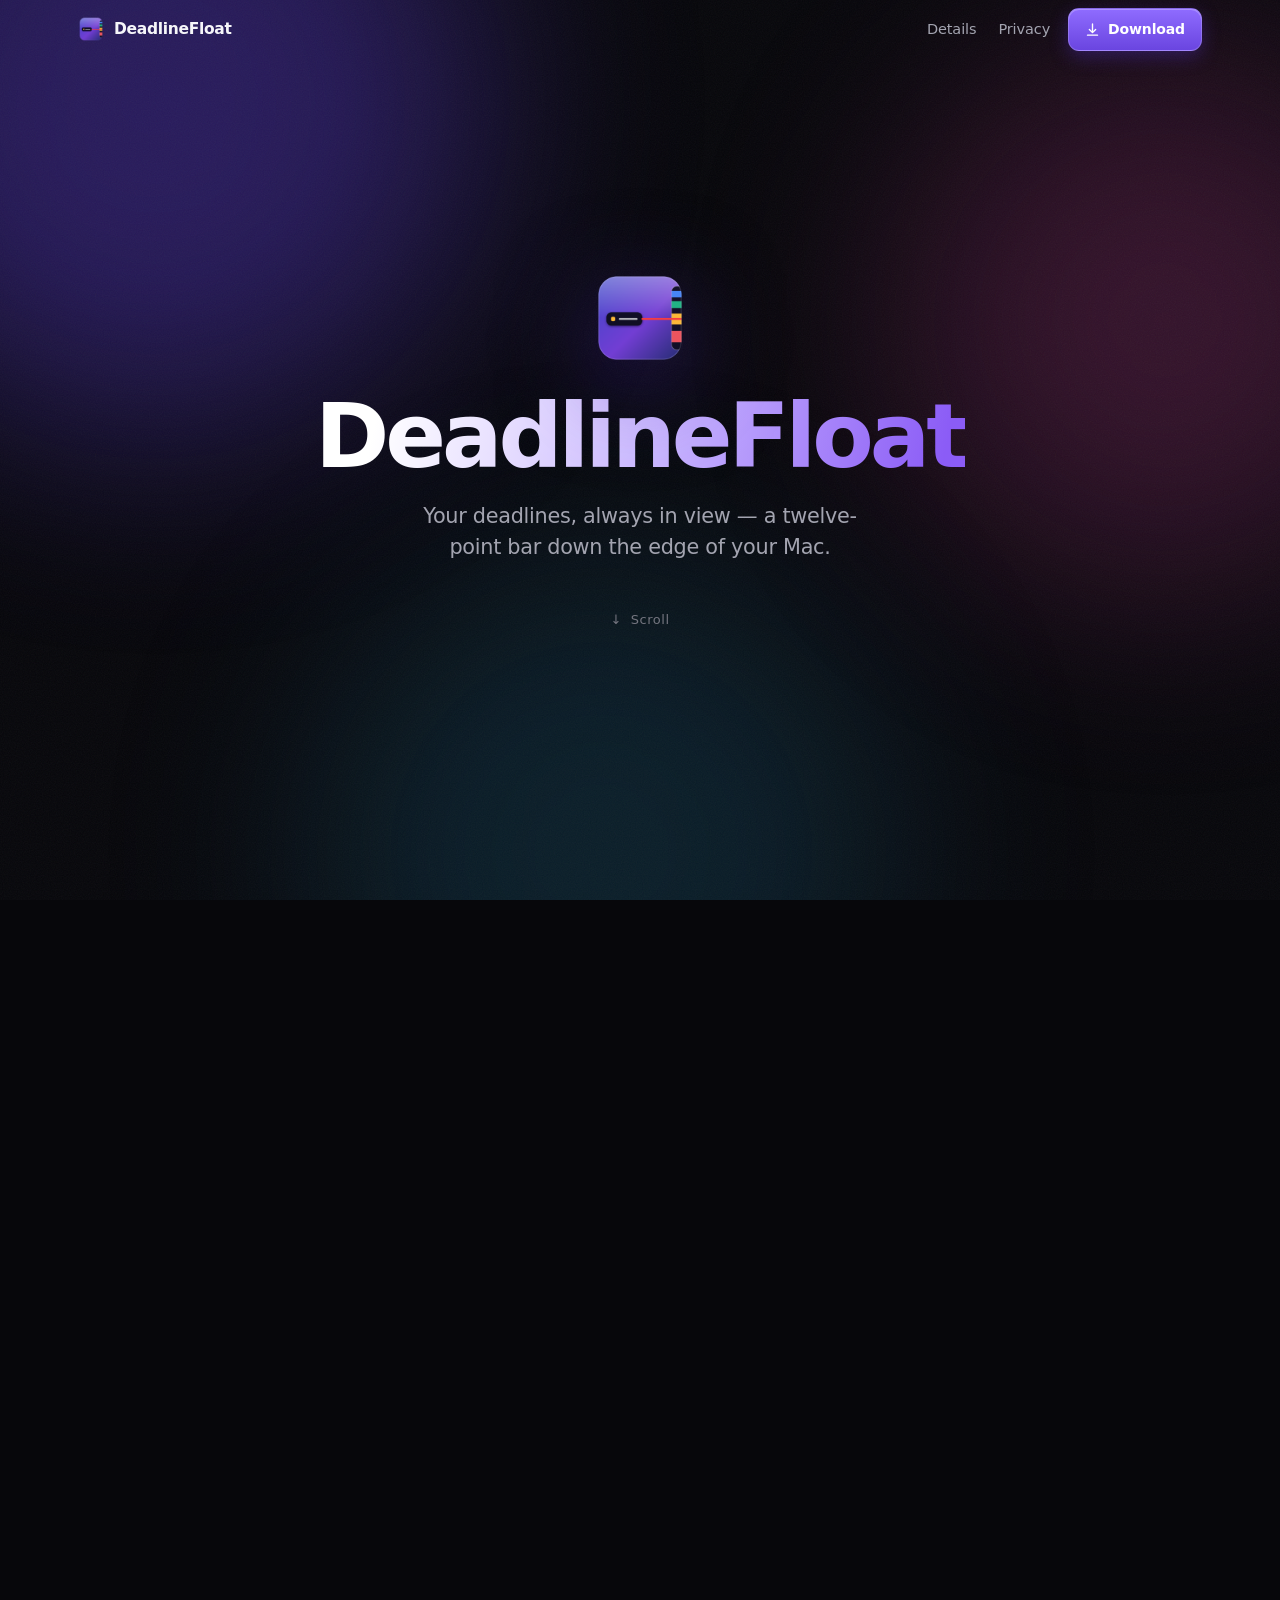
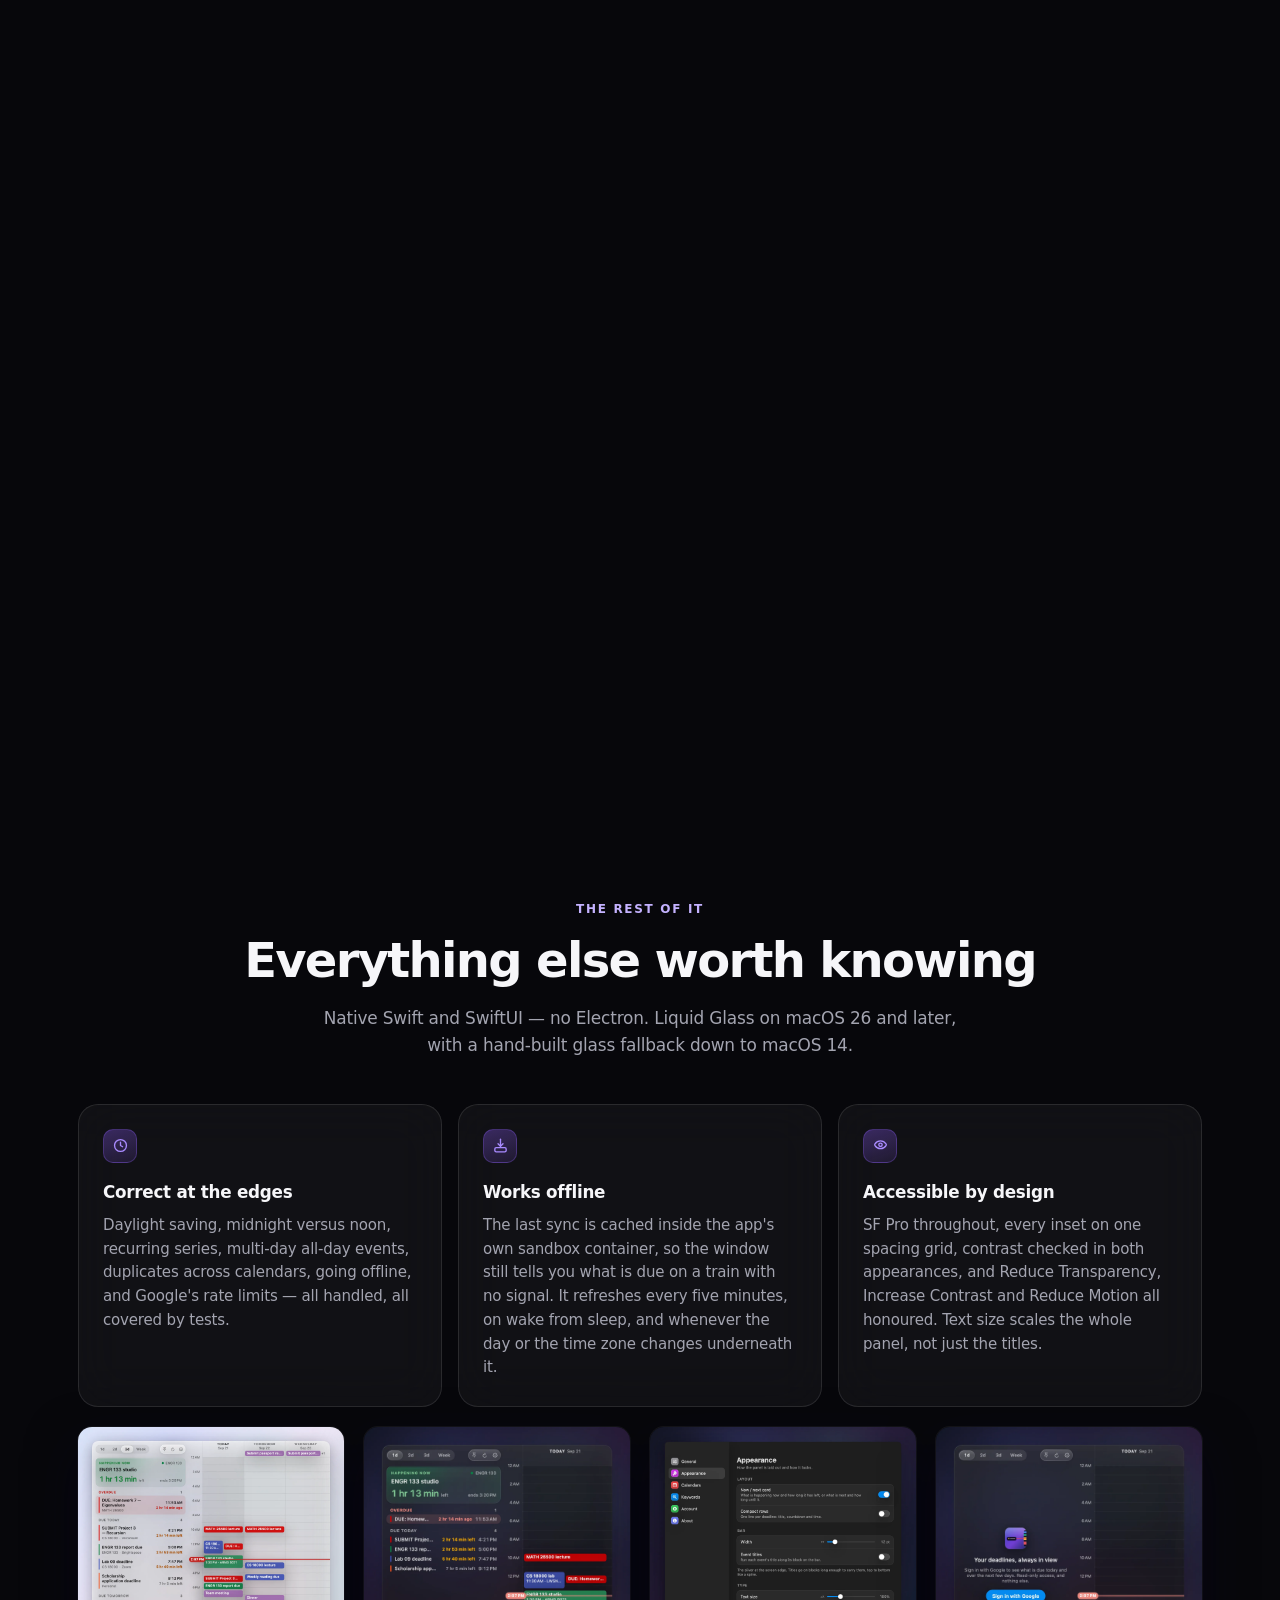
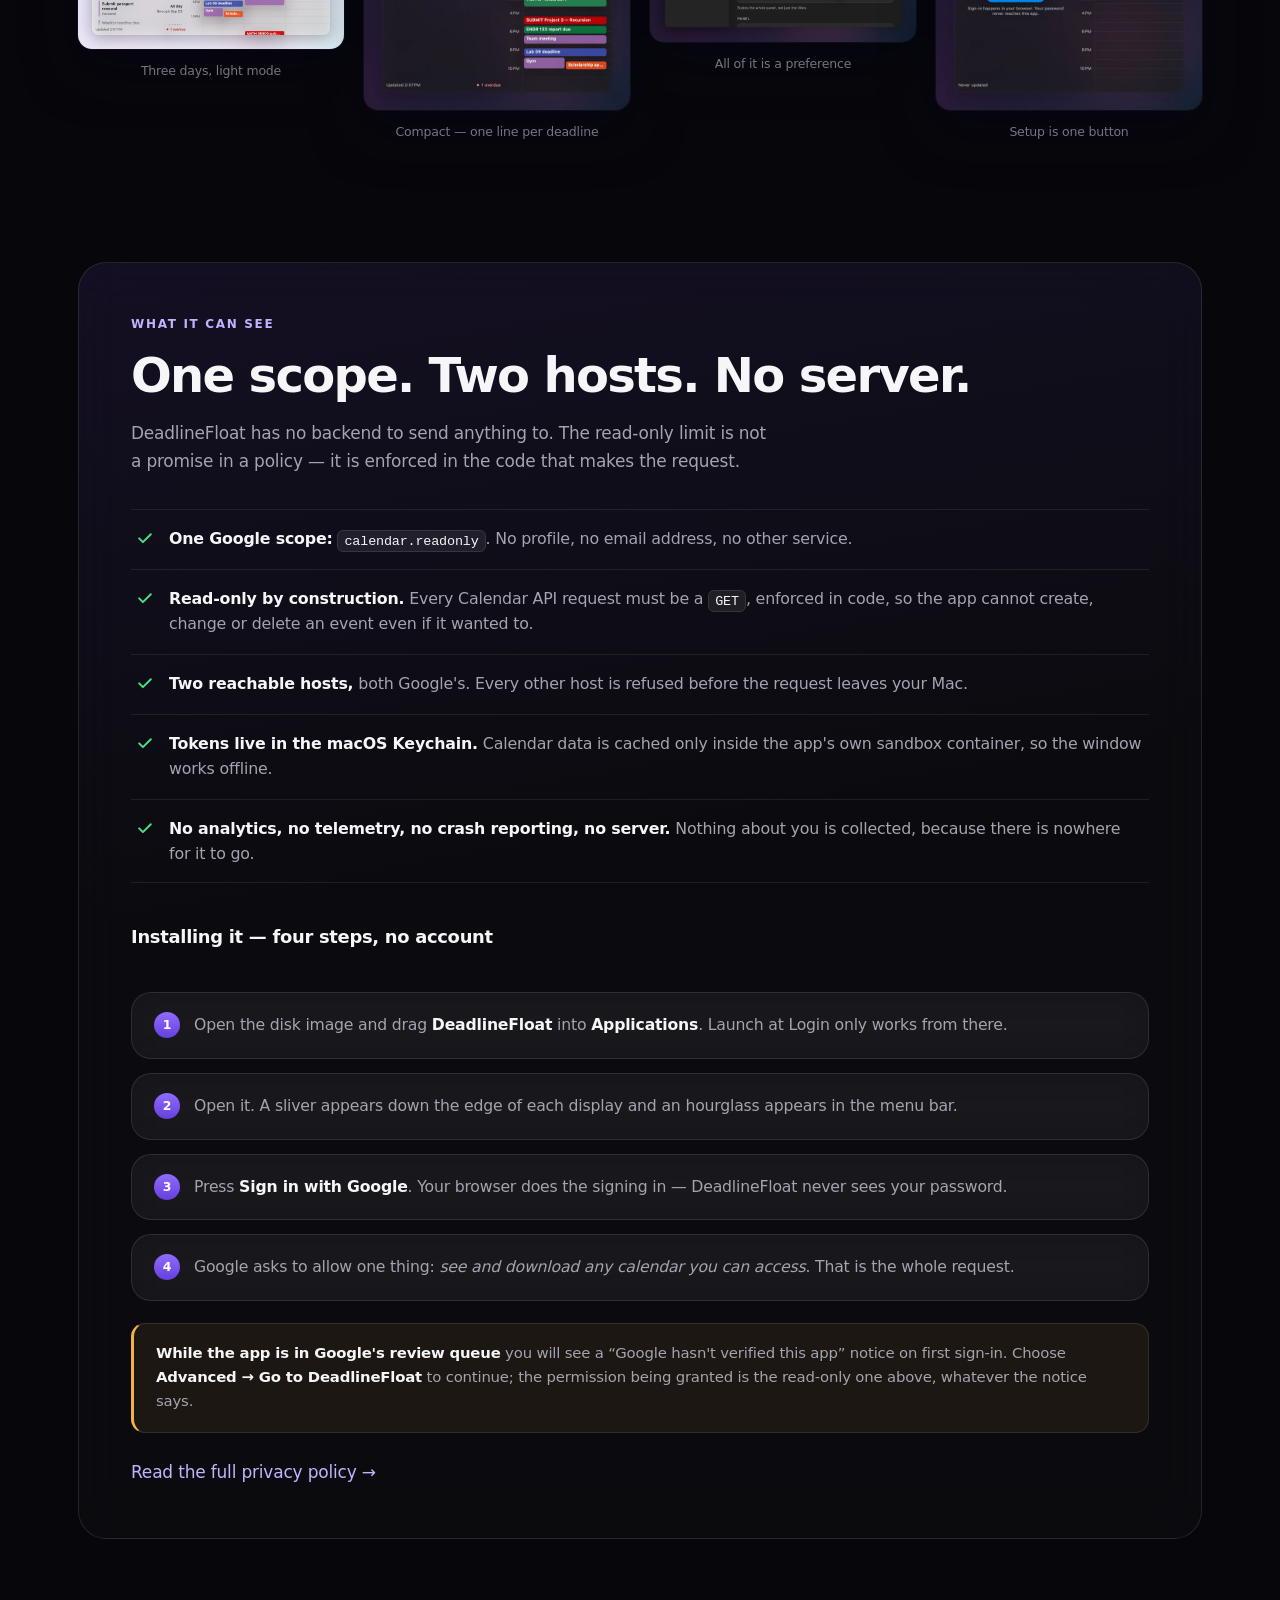
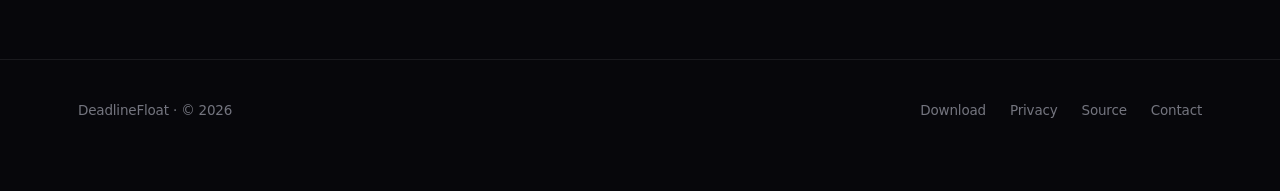
==== commit fd72d35d: "The page is one screen and a scroll No hero, no mock Mac, no panel visible to begin with: the page o" ====
--- a/docs/index.html
+++ b/docs/index.html
@@ -26,15 +26,9 @@
   <div class="wrap">
     <a class="brand" href="#top"><img src="icon.png" alt="" width="26" height="26">DeadlineFloat</a>
     <nav class="nav-links">
-      <a href="#demo">How it works</a>
       <a href="#details">Details</a>
       <a href="#privacy">Privacy</a>
     </nav>
-    <button class="nav-hourglass" type="button" data-open-bar title="Open the bar" aria-label="Open the bar">
-      <svg viewBox="0 0 24 24" fill="none" stroke="currentColor" stroke-width="2" stroke-linecap="round" stroke-linejoin="round" aria-hidden="true">
-        <path d="M7 3h10M7 21h10"/><path d="M8 3v3.2c0 1.1.5 2.1 1.4 2.8L12 11l2.6-2c.9-.7 1.4-1.7 1.4-2.8V3"/><path d="M8 21v-3.2c0-1.1.5-2.1 1.4-2.8L12 13l2.6 2c.9.7 1.4 1.7 1.4 2.8V21"/>
-      </svg>
-    </button>
     <a class="nav-cta" data-dl href="https://github.com/21J3phy/deadlinefloat/releases/download/v1.0/DeadlineFloat-1.0.dmg">
       <svg viewBox="0 0 24 24" fill="none" stroke="currentColor" stroke-width="2.2" stroke-linecap="round" stroke-linejoin="round" aria-hidden="true">
         <path d="M12 3v12"/><path d="M7 12l5 5 5-5"/><path d="M4 21h16"/>
@@ -46,157 +40,93 @@
 
 <main id="top">
 
-<!-- ================================================================= hero -->
-<section class="hero">
-  <div class="wrap">
-    <img class="hero-icon reveal" src="icon.png" alt="DeadlineFloat app icon" width="104" height="104">
-    <p class="eyebrow reveal" style="--d:40ms">Live demo · not a video</p>
-    <h1 class="reveal" style="--d:80ms">The panel itself,<br><span class="grad">running in this page</span></h1>
-    <p class="tagline reveal" style="--d:150ms">
-      DeadlineFloat is a twelve-point sliver down the edge of your Mac that knows what
-      is due. What follows is the real thing, rebuilt in the browser from the app's own
-      demo calendar — the same Google colours, the same midnight-to-midnight ruler, the
-      same countdowns, ticking while you read.
-    </p>
-    <p class="hero-hint reveal" style="--d:220ms">
-      <span class="arrow" aria-hidden="true">↓</span>
-      <b>Scroll.</b> The bar opens on its own.
-    </p>
-  </div>
-</section>
-
-<!-- ================================================ the story, told by scroll -->
-<section id="demo" class="scrolly">
-  <div class="wrap">
-    <div class="scrolly-grid">
-
-      <div class="steps-col">
-        <div class="step">
-          <span class="n">At rest</span>
-          <h2>Twelve points wide</h2>
-          <p>
-            Down the edge of every display: the whole day as a ruler, midnight to
-            midnight, every event drawn as long as it actually lasts, and a needle for
-            now. Beside it floats what is on — or next — with a live countdown, so you
-            can read it without opening anything at all.
-          </p>
-          <p>
-            It never steals focus from whatever you are typing in, and there is no Dock
-            icon. Just an hourglass in the menu bar.
-          </p>
-          <div class="kv">
-            <span>One bar per display</span><span>Never takes focus</span>
-            <span>Menu bar only</span><span>8–40 points wide</span>
-          </div>
-        </div>
-
-        <div class="step">
-          <span class="n">Open</span>
-          <h2>It stretches, it doesn&rsquo;t fade</h2>
-          <p>
-            Rest the pointer on the sliver, or click the hourglass, and it widens
-            sideways — the very same blocks growing into today's column while the task
-            list arrives beside them. Deadlines on the left, the day's schedule on the
-            right.
-          </p>
-          <p>
-            “HAPPENING NOW · 1 hr 13 min left” while you are inside something. “DUE NEXT
-            · in 2 hr 14 min” before the next thing lands. Whole minutes, in words, never
-            seconds — and always truncated, never rounded up, because a countdown that
-            overstates the time you have left is the one way it could actually hurt you.
-          </p>
-          <div class="kv">
-            <span>Live countdown</span><span>Flips on the minute</span>
-            <span>Ends-at time</span><span>Pin it open</span>
-          </div>
-        </div>
-
-        <div class="step">
-          <span class="n">The week</span>
-          <h2>A day, or all seven</h2>
-          <p>
-            One day, two, three, or the week. The bar widens a step each time and the
-            calendar adds a column; the list grows a section for every day it can now
-            see, and all-day items ride above the columns.
-          </p>
-          <p>
-            Every block is the colour Google Calendar actually shows you — per event or
-            per calendar, the palette Google draws with today, not the decade-old hexes
-            its API still reports. Urgency is carried by the countdown's wording and
-            colour instead, so the colour you chose for a class stays the colour of that
-            class.
-          </p>
-          <div class="kv">
-            <span>Duration blocks</span><span>All-day events</span>
-            <span>Your Google colours</span><span>Light and dark</span>
-          </div>
-        </div>
-
-        <div class="step">
-          <span class="n">Done</span>
-          <h2>Swipe it done</h2>
-          <p>
-            A two-finger swipe marks a deadline done, with a tap from the trackpad.
-            Finished items wait in a drawer above the list — scroll up past the barrier
-            to see them, and swipe one back whenever you like.
-          </p>
-          <p>
-            What counts as a deadline is yours: titles that start with <code>DUE</code>
-            or <code>SUBMIT</code>, or contain <code>due</code> or <code>deadline</code>.
-            Every keyword is editable, matching is case- and accent-insensitive and
-            whole-word, and <code>DONE</code> or <code>CANCELLED</code> items always stay
-            hidden.
-          </p>
-          <div class="kv">
-            <span>Keyword rules</span><span>Per-calendar</span>
-            <span>Compact rows</span><span>Launch at login</span>
-          </div>
-        </div>
-      </div>
-
-      <div class="stage-col">
-        <div class="stage-frame">
-          <div class="mac">
-            <div class="mac-screen">
-              <div class="mac-menubar">
-                <span class="mb-apple" aria-hidden="true"></span>
-                <span class="mb-item">Finder</span>
-                <span class="mb-item">File</span>
-                <span class="mb-item">Edit</span>
-                <span class="mb-item">View</span>
-                <span class="mb-right">
-                  <button class="mb-hourglass is-pulsing" type="button" title="Open DeadlineFloat" aria-label="Open DeadlineFloat">
-                    <svg viewBox="0 0 24 24" fill="none" stroke="currentColor" stroke-width="2" stroke-linecap="round" stroke-linejoin="round" aria-hidden="true">
-                      <path d="M7 3h10M7 21h10"/><path d="M8 3v3.2c0 1.1.5 2.1 1.4 2.8L12 11l2.6-2c.9-.7 1.4-1.7 1.4-2.8V3"/><path d="M8 21v-3.2c0-1.1.5-2.1 1.4-2.8L12 13l2.6 2c.9.7 1.4 1.7 1.4 2.8V21"/>
-                    </svg>
-                  </button>
-                  <span class="mb-item">2:07 PM</span>
-                </span>
-              </div>
-              <div class="mac-stage" id="demo-stage"></div>
-            </div>
-          </div>
-
-          <div class="mac-fallback">
-            <picture>
-              <source srcset="screenshots/expanded.webp" type="image/webp">
-              <img src="screenshots/expanded.png" width="1376" height="1464" alt="The DeadlineFloat panel open on one day" style="width:100%;height:auto;border-radius:14px">
-            </picture>
-            <p>The interactive demo needs a wider screen. This is the real panel, rendered by the app itself.</p>
-          </div>
-        </div>
-      </div>
-
-    </div>
-  </div>
-</section>
-
-<!-- =============================================================== the payoff -->
-<section class="finale" id="get">
-  <div class="finale-pin">
-    <div class="finale-inner">
-      <p class="finale-eyebrow">That is the whole app.</p>
-      <h2 class="finale-title">Put it on your Mac.</h2>
+<!-- ======================================================== the whole show
+     One screen, pinned, for the length of this section. The scroll runs the
+     title card off, slides the bar in from the right edge, walks the four
+     descriptions down the left while the panel does what each one describes,
+     and ends on the download button. -->
+<section class="show" id="show">
+  <div class="show-pin">
+
+    <div class="show-title">
+      <img class="show-mark" src="icon.png" alt="" width="96" height="96">
+      <h1>DeadlineFloat</h1>
+      <p>Your deadlines, always in view — a twelve-point bar down the edge of your Mac.</p>
+      <span class="show-scroll"><i aria-hidden="true">↓</i> Scroll</span>
+    </div>
+
+    <div class="show-copy" aria-label="How it works">
+      <article class="beat">
+        <span class="n">At rest</span>
+        <h2>Twelve points wide</h2>
+        <p>
+          Down the edge of every display: the whole day as a ruler, midnight to
+          midnight, every event drawn as long as it actually lasts, and a needle for
+          now. Beside it floats what is on — or next — with a live countdown, so you
+          can read it without opening anything at all.
+        </p>
+        <p>
+          It never steals focus from whatever you are typing in, and there is no Dock
+          icon. Just an hourglass in the menu bar.
+        </p>
+        <div class="kv"><span>One bar per display</span><span>Never takes focus</span><span>8–40 points wide</span></div>
+      </article>
+
+      <article class="beat">
+        <span class="n">Open</span>
+        <h2>It stretches, it doesn&rsquo;t fade</h2>
+        <p>
+          Rest the pointer on the sliver and it widens sideways — the very same blocks
+          growing into today's column while the task list arrives beside them.
+          Deadlines on the left, the day's schedule on the right.
+        </p>
+        <p>
+          “HAPPENING NOW · 1 hr 13 min left” while you are inside something. “DUE NEXT
+          · in 2 hr 14 min” before the next thing lands. Whole minutes, in words, never
+          seconds — and always truncated, never rounded up, because a countdown that
+          overstates the time you have left is the one way it could actually hurt you.
+        </p>
+        <div class="kv"><span>Live countdown</span><span>Flips on the minute</span><span>Pin it open</span></div>
+      </article>
+
+      <article class="beat">
+        <span class="n">The week</span>
+        <h2>A day, or all seven</h2>
+        <p>
+          One day, two, three, or the week. The bar widens a step each time and the
+          calendar adds a column; the list grows a section for every day it can now
+          see, and all-day items ride above the columns.
+        </p>
+        <p>
+          Every block is the colour Google Calendar actually shows you — per event or
+          per calendar, the palette Google draws with today, not the decade-old hexes
+          its API still reports. Urgency is carried by the countdown's wording and
+          colour instead, so the colour you chose for a class stays that class's colour.
+        </p>
+        <div class="kv"><span>Duration blocks</span><span>All-day events</span><span>Your Google colours</span></div>
+      </article>
+
+      <article class="beat">
+        <span class="n">Done</span>
+        <h2>Swipe it done</h2>
+        <p>
+          A two-finger swipe marks a deadline done, with a tap from the trackpad.
+          Finished items wait in a drawer above the list — scroll up past the barrier
+          to see them, and swipe one back whenever you like.
+        </p>
+        <p>
+          What counts as a deadline is yours: titles that start with <code>DUE</code>
+          or <code>SUBMIT</code>, or contain <code>due</code> or <code>deadline</code>.
+          Every keyword is editable, matching is whole-word, and <code>DONE</code> or
+          <code>CANCELLED</code> items always stay hidden.
+        </p>
+        <div class="kv"><span>Keyword rules</span><span>Per-calendar</span><span>Launch at login</span></div>
+      </article>
+    </div>
+
+    <div class="show-get">
+      <p class="show-get-eyebrow">That is the whole app.</p>
+      <h2>Put it on your Mac.</h2>
       <!-- download:start — rewritten by Tools/update_download.sh from the built artefacts -->
     <div class="download">
       <a class="get" href="https://github.com/21J3phy/deadlinefloat/releases/download/v1.0/DeadlineFloat-1.0.dmg">
@@ -219,6 +149,19 @@
     </div>
     <!-- download:end -->
     </div>
+
+    <!-- the panel itself, at the right edge of the screen -->
+    <div class="show-stage" id="demo-stage"></div>
+
+    <!-- narrow screens cannot hold the pinned show; they get the real thing -->
+    <div class="show-fallback">
+      <picture>
+        <source srcset="screenshots/expanded.webp" type="image/webp">
+        <img src="screenshots/expanded.png" width="1376" height="1464" alt="The DeadlineFloat panel open on one day">
+      </picture>
+      <p>The interactive demo needs a wider screen. This is the real panel, rendered by the app itself.</p>
+    </div>
+
   </div>
 </section>
 
@@ -327,7 +270,7 @@
   <div class="wrap">
     <span>DeadlineFloat · © <span data-year>2026</span></span>
     <nav>
-      <a href="#get">Download</a>
+      <a href="#show">Download</a>
       <a href="privacy.html">Privacy</a>
       <a href="https://github.com/21J3phy/deadlinefloat">Source</a>
       <a href="mailto:niravsurabhi@gmail.com">Contact</a>
@@ -335,8 +278,6 @@
   </div>
 </footer>
 
-<div class="edgebar" id="edgebar" aria-hidden="true"></div>
-
 <script src="site.js" defer></script>
 </body>
 </html>
--- a/docs/site.css
+++ b/docs/site.css
@@ -161,48 +161,38 @@
 .reveal-r { transform: translate3d(34px, 0, 0); }
 .reveal-s { transform: translate3d(0, 34px, 0) scale(.965); }
 
-/* ------------------------------------------------------------------- hero */
-
-.hero { position: relative; padding: calc(var(--nav-h) + 72px) 0 40px; text-align: center; }
-
-.hero-icon {
-  width: 104px; height: 104px; display: block; margin: 0 auto 28px;
-  filter: drop-shadow(0 22px 48px rgba(70, 36, 170, .55));
-  animation: float-icon 7s ease-in-out infinite;
-}
-@keyframes float-icon { 0%, 100% { transform: translateY(0); } 50% { transform: translateY(-9px); } }
-
-h1 {
-  font-size: clamp(2.7rem, 7.2vw, 4.7rem);
-  line-height: 1.02;
-  letter-spacing: -0.042em;
-  font-weight: 700;
-  margin: 0 0 20px;
-}
-h1 .grad {
-  background: linear-gradient(103deg, #ffffff 8%, #c9b6ff 48%, #8b5cf6 92%);
-  -webkit-background-clip: text; background-clip: text;
-  -webkit-text-fill-color: transparent; color: transparent;
-}
-
-.tagline {
-  font-size: clamp(1.05rem, 2vw, 1.22rem);
-  line-height: 1.6;
-  color: var(--ink-2);
-  margin: 0 auto 30px;
-  max-width: 60ch;
-  letter-spacing: -0.014em;
-}
-
-.badges { display: flex; gap: 8px; justify-content: center; flex-wrap: wrap; margin: 30px 0 0; }
-.badge {
-  font-size: 12.5px; font-weight: 500; color: var(--ink-2);
-  padding: 7px 14px; border-radius: 999px;
-  background: var(--glass); border: 1px solid var(--rim);
-  backdrop-filter: blur(20px); -webkit-backdrop-filter: blur(20px);
-}
-
-/* the generated download block — see Tools/update_download.sh */
+/* --------------------------------------------------------------- sections */
+
+section { position: relative; }
+.pad { padding: 120px 0; }
+
+.eyebrow {
+  font-size: 12px; font-weight: 650; letter-spacing: .14em; text-transform: uppercase;
+  color: var(--accent-ink); margin: 0 0 16px;
+}
+h2 {
+  font-size: clamp(1.9rem, 4.2vw, 3rem); line-height: 1.08;
+  letter-spacing: -0.035em; font-weight: 680; margin: 0 0 18px;
+}
+h3 { font-size: 1.05rem; font-weight: 620; letter-spacing: -0.016em; margin: 0 0 8px; }
+.lede { color: var(--ink-2); max-width: 60ch; margin: 0; font-size: 1.06rem; line-height: 1.62; }
+.center { text-align: center; }
+.center .lede { margin-left: auto; margin-right: auto; }
+
+code {
+  font: 500 .85em/1 ui-monospace, SFMono-Regular, "SF Mono", Menlo, monospace;
+  background: var(--glass-2); border: 1px solid var(--rim); border-radius: 6px;
+  padding: 2.5px 6px; color: var(--ink);
+}
+
+/* ------------------------------------------------- the download block
+ *
+ * The markup between the download:start / download:end comments in index.html
+ * is regenerated by Tools/update_download.sh from the built artefacts, so these
+ * four class names are a contract with that script: .download, .get, .meta and
+ * .sums. Renaming one here silently unstyles the button on the next release.
+ */
+
 .download { margin: 0; }
 .get {
   display: inline-flex; align-items: center; gap: 11px;
@@ -224,8 +214,6 @@
 .get:active { transform: translateY(0); }
 .get svg { width: 19px; height: 19px; flex: none; }
 
-.get--xl { font-size: 1.16rem; padding: 19px 38px; border-radius: 17px; }
-
 .meta { margin: 15px 0 0; font-size: 13.5px; line-height: 1.75; color: var(--ink-3); }
 .meta a { color: var(--ink-2); text-decoration: underline; text-underline-offset: 3px; }
 
@@ -244,118 +232,116 @@
   color: var(--ink-2);
 }
 
-.hero-hint {
-  margin: 34px 0 0; font-size: 13.5px; color: var(--ink-3);
-  display: inline-flex; align-items: center; gap: 9px;
-}
-.hero-hint b { color: var(--ink-2); font-weight: 600; }
-.hero-hint .arrow { animation: nudge 1.9s ease-in-out infinite; display: inline-block; }
-@keyframes nudge { 0%, 100% { transform: translateX(0); } 50% { transform: translateX(5px); } }
-
-/* --------------------------------------------------------------- sections */
-
-section { position: relative; }
-.pad { padding: 120px 0; }
-
-.eyebrow {
+/* ------------------------------------------------------------- the show
+ *
+ * One screen, pinned for the length of a tall section. Scroll progress across
+ * that section is the only input: it runs the title card off, slides the bar in
+ * from the right edge of the screen, cross-fades four descriptions down the
+ * left while the panel does what each one describes, and ends on the download
+ * button. `--p` is that progress, 0 to 1, set from the scroll loop.
+ */
+
+.show { height: 620vh; position: relative; }
+
+.show-pin {
+  position: sticky; top: 0; height: 100svh;
+  overflow: hidden;
+  display: flex; align-items: center;
+}
+
+/* the title card: centred, and gone by the time the bar arrives */
+.show-title {
+  position: absolute; inset: 0;
+  display: flex; flex-direction: column; align-items: center; justify-content: center;
+  text-align: center; padding: 0 24px;
+  opacity: var(--title-o, 1);
+  transform: translateY(calc(var(--title-y, 0) * -1px)) scale(calc(1 - var(--title-y, 0) * .0006));
+  pointer-events: none;
+}
+.show-mark {
+  width: 96px; height: 96px; margin-bottom: 26px;
+  filter: drop-shadow(0 22px 48px rgba(70, 36, 170, .55));
+  animation: float-mark 7s ease-in-out infinite;
+}
+@keyframes float-mark { 0%, 100% { transform: translateY(0); } 50% { transform: translateY(-9px); } }
+.show-title h1 {
+  font-size: clamp(3rem, 8vw, 5.6rem); line-height: 1; margin: 0 0 20px;
+  letter-spacing: -0.045em; font-weight: 700;
+  background: linear-gradient(103deg, #ffffff 10%, #cbb9ff 52%, #8b5cf6 96%);
+  -webkit-background-clip: text; background-clip: text;
+  -webkit-text-fill-color: transparent; color: transparent;
+}
+.show-title p {
+  font-size: clamp(1.05rem, 2vw, 1.3rem); line-height: 1.5; color: var(--ink-2);
+  margin: 0; max-width: 34ch; letter-spacing: -0.014em;
+}
+.show-scroll {
+  margin-top: 46px; font-size: 13px; color: var(--ink-3);
+  display: inline-flex; align-items: center; gap: 9px; letter-spacing: .04em;
+}
+.show-scroll i { font-style: normal; animation: nudge-down 1.9s ease-in-out infinite; }
+@keyframes nudge-down { 0%, 100% { transform: translateY(0); } 50% { transform: translateY(5px); } }
+
+/* the descriptions, stacked in one place and cross-faded */
+.show-copy {
+  position: relative; z-index: 3;
+  margin-left: max(5vw, 28px);
+  width: min(440px, 36vw);
+  height: 62svh;
+}
+.beat {
+  position: absolute; inset: 0;
+  display: flex; flex-direction: column; justify-content: center;
+  opacity: 0; transform: translateY(26px);
+  transition: opacity .45s var(--ease), transform .55s var(--ease);
+  pointer-events: none;
+}
+.beat.is-on { opacity: 1; transform: none; pointer-events: auto; }
+.beat .n {
+  display: inline-block; align-self: flex-start;
+  font-size: 11.5px; font-weight: 650; letter-spacing: .13em; text-transform: uppercase;
+  color: var(--accent-ink); margin-bottom: 12px;
+  padding: 5px 11px; border-radius: 999px;
+  border: 1px solid rgba(139, 92, 246, .3); background: rgba(139, 92, 246, .1);
+}
+.beat h2 {
+  font-size: clamp(1.5rem, 2.6vw, 2.1rem); line-height: 1.12;
+  letter-spacing: -0.03em; font-weight: 660; margin: 0 0 14px;
+}
+.beat p { margin: 0 0 12px; color: var(--ink-2); font-size: .97rem; line-height: 1.62; }
+.beat p:last-of-type { margin-bottom: 0; }
+
+/* the end of the show */
+.show-get {
+  position: absolute; inset: 0; z-index: 4;
+  display: flex; flex-direction: column; align-items: center; justify-content: center;
+  text-align: center; padding: 0 24px;
+  opacity: var(--get-o, 0); pointer-events: none;
+  transform: translateY(calc((1 - var(--get-o, 0)) * 24px));
+}
+.show-get.is-on { pointer-events: auto; }
+.show-get-eyebrow {
   font-size: 12px; font-weight: 650; letter-spacing: .14em; text-transform: uppercase;
   color: var(--accent-ink); margin: 0 0 16px;
 }
-h2 {
-  font-size: clamp(1.9rem, 4.2vw, 3rem); line-height: 1.08;
-  letter-spacing: -0.035em; font-weight: 680; margin: 0 0 18px;
-}
-h3 { font-size: 1.05rem; font-weight: 620; letter-spacing: -0.016em; margin: 0 0 8px; }
-.lede { color: var(--ink-2); max-width: 60ch; margin: 0; font-size: 1.06rem; line-height: 1.62; }
-.center { text-align: center; }
-.center .lede { margin-left: auto; margin-right: auto; }
-
-code {
-  font: 500 .85em/1 ui-monospace, SFMono-Regular, "SF Mono", Menlo, monospace;
-  background: var(--glass-2); border: 1px solid var(--rim); border-radius: 6px;
-  padding: 2.5px 6px; color: var(--ink);
-}
-
-/* ------------------------------------------------------- scrollytelling */
-
-.scrolly { padding: 40px 0 120px; }
-.scrolly .wrap { max-width: 1420px; }
-.scrolly-grid {
-  display: grid; grid-template-columns: 300px 1fr; gap: 40px; align-items: start;
-}
-
-.steps-col { padding: 18vh 0 46vh; }
-.step {
-  padding: 12vh 0 12vh 26px;
-  border-left: 2px solid var(--hairline);
-  opacity: .32;
-  transition: opacity .5s var(--ease), border-color .5s var(--ease);
-}
-.step.is-active { opacity: 1; border-left-color: var(--accent); }
-.step h2 { font-size: clamp(1.45rem, 2.4vw, 1.9rem); letter-spacing: -0.028em; font-weight: 660; margin: 0 0 12px; line-height: 1.14; }
-.step p { margin: 0 0 12px; color: var(--ink-2); font-size: .98rem; line-height: 1.62; }
-.step p:last-of-type { margin-bottom: 0; }
-.step .n {
-  display: inline-block; font-size: 11.5px; font-weight: 650; letter-spacing: .12em;
-  color: var(--accent-ink); text-transform: uppercase; margin-bottom: 10px;
-}
-
-.stage-col { position: sticky; top: calc(var(--nav-h) + 22px); }
-.stage-frame { display: flex; flex-direction: column; align-items: stretch; gap: 18px; width: 100%; }
-
-/* the mock Mac screen */
-.mac {
-  position: relative;
-  width: 100%;
-  border-radius: 16px;
-  padding: 9px;
-  /* never taller than the viewport it is pinned in */
-  max-width: min(100%, calc((100vh - 250px) * 1.636));
-  margin: 0 auto;
-  background: linear-gradient(170deg, #34343d, #17171c 46%, #26262e);
-  box-shadow: 0 50px 110px rgba(4, 2, 18, .72), 0 0 0 1px rgba(255, 255, 255, .07), inset 0 1px 0 rgba(255, 255, 255, .13);
-}
-.mac-screen {
-  position: relative; overflow: hidden;
-  border-radius: 9px;
-  aspect-ratio: 1080 / 660;
-  background:
-    radial-gradient(120% 90% at 18% 8%, #3f3468 0%, transparent 56%),
-    radial-gradient(110% 80% at 88% 92%, #6a2f55 0%, transparent 58%),
-    linear-gradient(158deg, #1b1a33, #241a35 52%, #121122);
-  box-shadow: inset 0 0 0 1px rgba(255, 255, 255, .07);
-}
-.mac-stage { position: absolute; inset: 22px 0 0 0; }
-
-.mac-menubar {
-  position: absolute; inset: 0 0 auto; height: 22px;
-  display: flex; align-items: center; gap: 1.1%; padding: 0 1.1%;
-  background: rgba(10, 10, 16, .42);
-  backdrop-filter: blur(14px); -webkit-backdrop-filter: blur(14px);
-  color: rgba(255, 255, 255, .72);
-  z-index: 6;
-  transition: background .4s var(--ease), color .4s var(--ease);
-}
-.mac-menubar .mb-apple { width: 8px; height: 8px; border-radius: 50%; background: rgba(255, 255, 255, .55); flex: none; }
-.mac-menubar .mb-item { font-size: 9px; font-weight: 500; letter-spacing: -0.01em; opacity: .75; }
-.mac-menubar .mb-right { margin-left: auto; display: flex; align-items: center; gap: 10px; }
-.mb-hourglass {
-  display: grid; place-items: center; width: 16px; height: 16px; border-radius: 4px;
-  border: 0; background: rgba(255, 255, 255, .13); color: currentColor; cursor: pointer; padding: 0;
-  transition: background .2s, transform .2s;
-}
-.mb-hourglass:hover { background: rgba(255, 255, 255, .3); transform: scale(1.12); }
-.mb-hourglass svg { width: 10px; height: 10px; }
-.mb-hourglass.is-pulsing { animation: mb-pulse 2.2s ease-in-out infinite; }
-@keyframes mb-pulse {
-  0%, 100% { box-shadow: 0 0 0 0 rgba(255, 255, 255, .34); }
-  50% { box-shadow: 0 0 0 5px rgba(255, 255, 255, 0); }
-}
-
-.mac-fallback { display: none; }
-.mac-fallback p {
-  margin: 14px 0 0; text-align: center; font-size: 13px; color: var(--ink-3);
-}
+.show-get h2 {
+  font-size: clamp(2.2rem, 5.4vw, 3.6rem); line-height: 1.04;
+  letter-spacing: -0.038em; font-weight: 680; margin: 0 0 32px;
+}
+.show-get .get { font-size: 1.16rem; padding: 19px 38px; border-radius: 17px; }
+
+/* the panel, hard against the right edge of the screen */
+.show-stage {
+  position: absolute; inset: 0; z-index: 2;
+  pointer-events: none;
+  transform: translateX(calc((1 - var(--slide, 0)) * 420px));
+  opacity: var(--slide, 0);
+}
+.show-stage .df { pointer-events: auto; --pad: 18px; }
+
+.show-fallback { display: none; }
+.show-fallback img { width: 100%; height: auto; border-radius: 14px; display: block; }
+.show-fallback p { margin: 14px 0 0; text-align: center; font-size: 13px; color: var(--ink-3); }
 
 /* --------------------------------------------------- the DeadlineFloat panel
  *
@@ -629,37 +615,6 @@
 .df-pill-top b { font-size: 13px; font-weight: 620; letter-spacing: -0.014em; color: #f2f2f6; }
 .df-pill-cd { margin-top: 3px; font-size: 12.5px; font-weight: 620; color: var(--df-ok); font-variant-numeric: tabular-nums; }
 
-/* the edge-of-the-page instance */
-.edgebar {
-  position: fixed; top: 0; bottom: 0; right: 0;
-  z-index: 80; pointer-events: none;
-  display: none;
-}
-.edgebar .df { pointer-events: auto; --pad: 8px; }
-/* the pill only greets you near the top of the page, or when you reach for the
-   sliver — otherwise it would sit on the copy for the whole scroll */
-.edgebar .df-pill { opacity: 0; transform: translate(12px, -50%); }
-.edgebar.is-hinting .df:not(.is-open) .df-pill { opacity: 1; transform: translateY(-50%); }
-.edgebar-close {
-  position: absolute; top: 14px; right: 14px; z-index: 9;
-  width: 26px; height: 26px; border-radius: 8px; display: grid; place-items: center;
-  border: 1px solid rgba(255, 255, 255, .14); background: rgba(255, 255, 255, .08);
-  color: rgba(255, 255, 255, .7); cursor: pointer; opacity: 0; pointer-events: none;
-  transition: opacity .3s;
-}
-.edgebar .df.is-open + .edgebar-close { opacity: 1; pointer-events: auto; }
-.edgebar-close:hover { background: rgba(255, 255, 255, .16); color: #fff; }
-.edgebar-close svg { width: 12px; height: 12px; }
-
-@media (min-width: 1240px) {
-  .edgebar.is-live { display: block; }
-  body.has-edgebar { padding-right: 12px; }
-}
-/* the hero's "look at the edge of this page" line, and the demo's click-here
-   hints, only make sense where those things actually exist */
-@media (max-width: 1239px) { .hero-hint { display: none; } }
-@media (max-width: 860px)  { .only-wide { display: none; } }
-
 .kv { display: flex; flex-wrap: wrap; gap: 8px; margin-top: 20px; }
 .kv span {
   font-size: 12.5px; font-weight: 500; color: var(--ink-2);
@@ -735,42 +690,6 @@
 }
 .note strong { color: var(--ink); }
 
-/* ----------------------------------------------------------- the finale
- *
- * Keep scrolling past the last step and the download button is all that is
- * left: pinned in the middle of the screen and scaled up as the section runs
- * under it, so the page ends by walking you into the one thing to do.
- */
-
-.finale { height: 190vh; position: relative; }
-.finale-pin {
-  position: sticky; top: 0; height: 100vh;
-  display: grid; place-items: center;
-  overflow: hidden;
-}
-.finale-inner {
-  text-align: center; padding: 0 24px;
-  /* --z runs 0 → 1 across the section; set from the scroll loop */
-  transform: scale(calc(.62 + var(--z, 0) * .38));
-  opacity: calc(.25 + var(--z, 0) * .75);
-  will-change: transform, opacity;
-}
-.finale-pin::before {
-  content: ""; position: absolute; left: 50%; top: 50%;
-  width: 900px; height: 620px; transform: translate(-50%, -50%) scale(calc(.4 + var(--z, 0) * .6));
-  background: radial-gradient(ellipse at center, rgba(139, 92, 246, .34), transparent 66%);
-  filter: blur(70px); opacity: var(--z, 0); pointer-events: none;
-}
-.finale-eyebrow {
-  font-size: 12px; font-weight: 650; letter-spacing: .14em; text-transform: uppercase;
-  color: var(--accent-ink); margin: 0 0 16px;
-}
-.finale-title {
-  font-size: clamp(2.2rem, 5.6vw, 3.8rem); line-height: 1.04;
-  letter-spacing: -0.038em; font-weight: 680; margin: 0 0 32px;
-}
-.finale .get { font-size: 1.16rem; padding: 19px 38px; border-radius: 17px; }
-
 /* ----------------------------------------------------------------- footer */
 
 footer {
@@ -784,27 +703,35 @@
 
 /* ------------------------------------------------------------ responsive */
 
-@media (max-width: 1080px) {
-  .reveal-l, .reveal-r { transform: translate3d(0, 26px, 0); }
-  .scrolly-grid { grid-template-columns: 1fr; gap: 0; }
-  .steps-col { order: 2; padding: 30px 0 0; }
-  .step { opacity: 1; padding: 30px 0 30px 26px; }
-  .stage-col { position: static; order: 1; }
+@media (max-width: 1180px) {
   .privacy-wrap { padding: 34px 26px; }
 }
 
+/* Under this width the pinned show has nowhere to put a panel beside the copy,
+   so it stops being a show: the beats become ordinary stacked sections, the
+   panel is replaced by the app's own screenshot, and the page just scrolls. */
+@media (max-width: 1000px) {
+  .show { height: auto !important; }
+  .show-pin { position: static; height: auto; padding: calc(var(--nav-h) + 40px) 0 0; display: block; }
+  .show-title { position: static; transform: none !important; opacity: 1 !important; padding: 0 20px 48px; }
+  .show-scroll { display: none; }
+  .show-stage { display: none; }
+  .show-fallback { display: block; }
+  .show-copy { position: static; width: auto; padding: 0 20px; }
+  .beat {
+    position: static; opacity: 1 !important; transform: none !important;
+    pointer-events: auto; padding: 46px 0; border-top: 1px solid var(--hairline);
+  }
+  .show-get {
+    position: static; transform: none !important; opacity: 1 !important;
+    pointer-events: auto; padding: 70px 20px 90px; text-align: center;
+  }
+}
+
 @media (max-width: 860px) {
-  .finale { height: auto; }
-  .finale-pin { position: static; height: auto; padding: 90px 0; }
-  .finale-inner { transform: none; opacity: 1; }
-  .finale-pin::before { opacity: .55; transform: translate(-50%, -50%); }
   .pad { padding: 84px 0; }
   .wrap { padding: 0 20px; }
-  .hero { padding-top: calc(var(--nav-h) + 46px); }
   .nav-links { display: none; }
-  .mac { display: none; }
-  .mac-fallback { display: block; }
-  .cta { padding: 90px 0 80px; }
   footer .wrap { justify-content: center; text-align: center; }
 }
 
@@ -816,6 +743,4 @@
     transition-duration: .001ms !important;
   }
   .reveal { opacity: 1 !important; transform: none !important; }
-  .finale-inner { transform: none !important; opacity: 1 !important; }
-  .finale-pin::before { opacity: .7 !important; transform: translate(-50%, -50%) !important; }
-}
+}
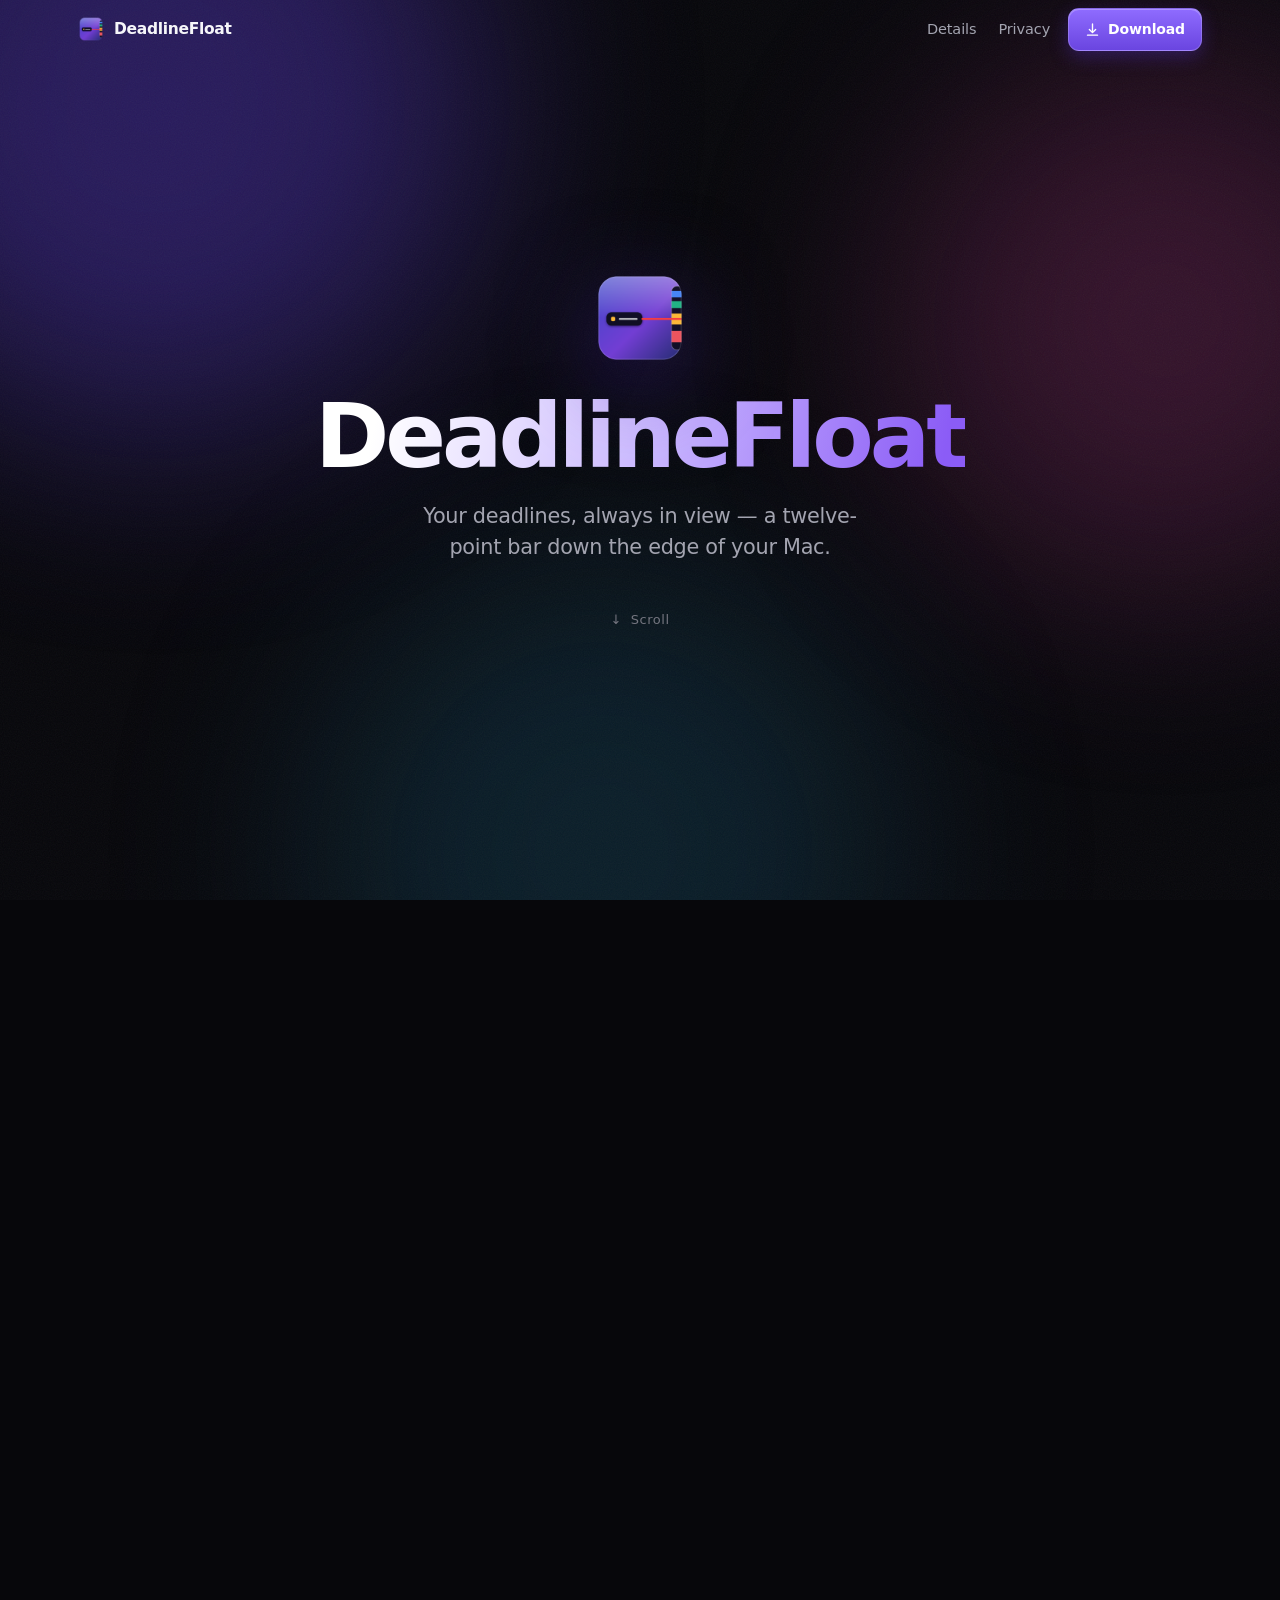
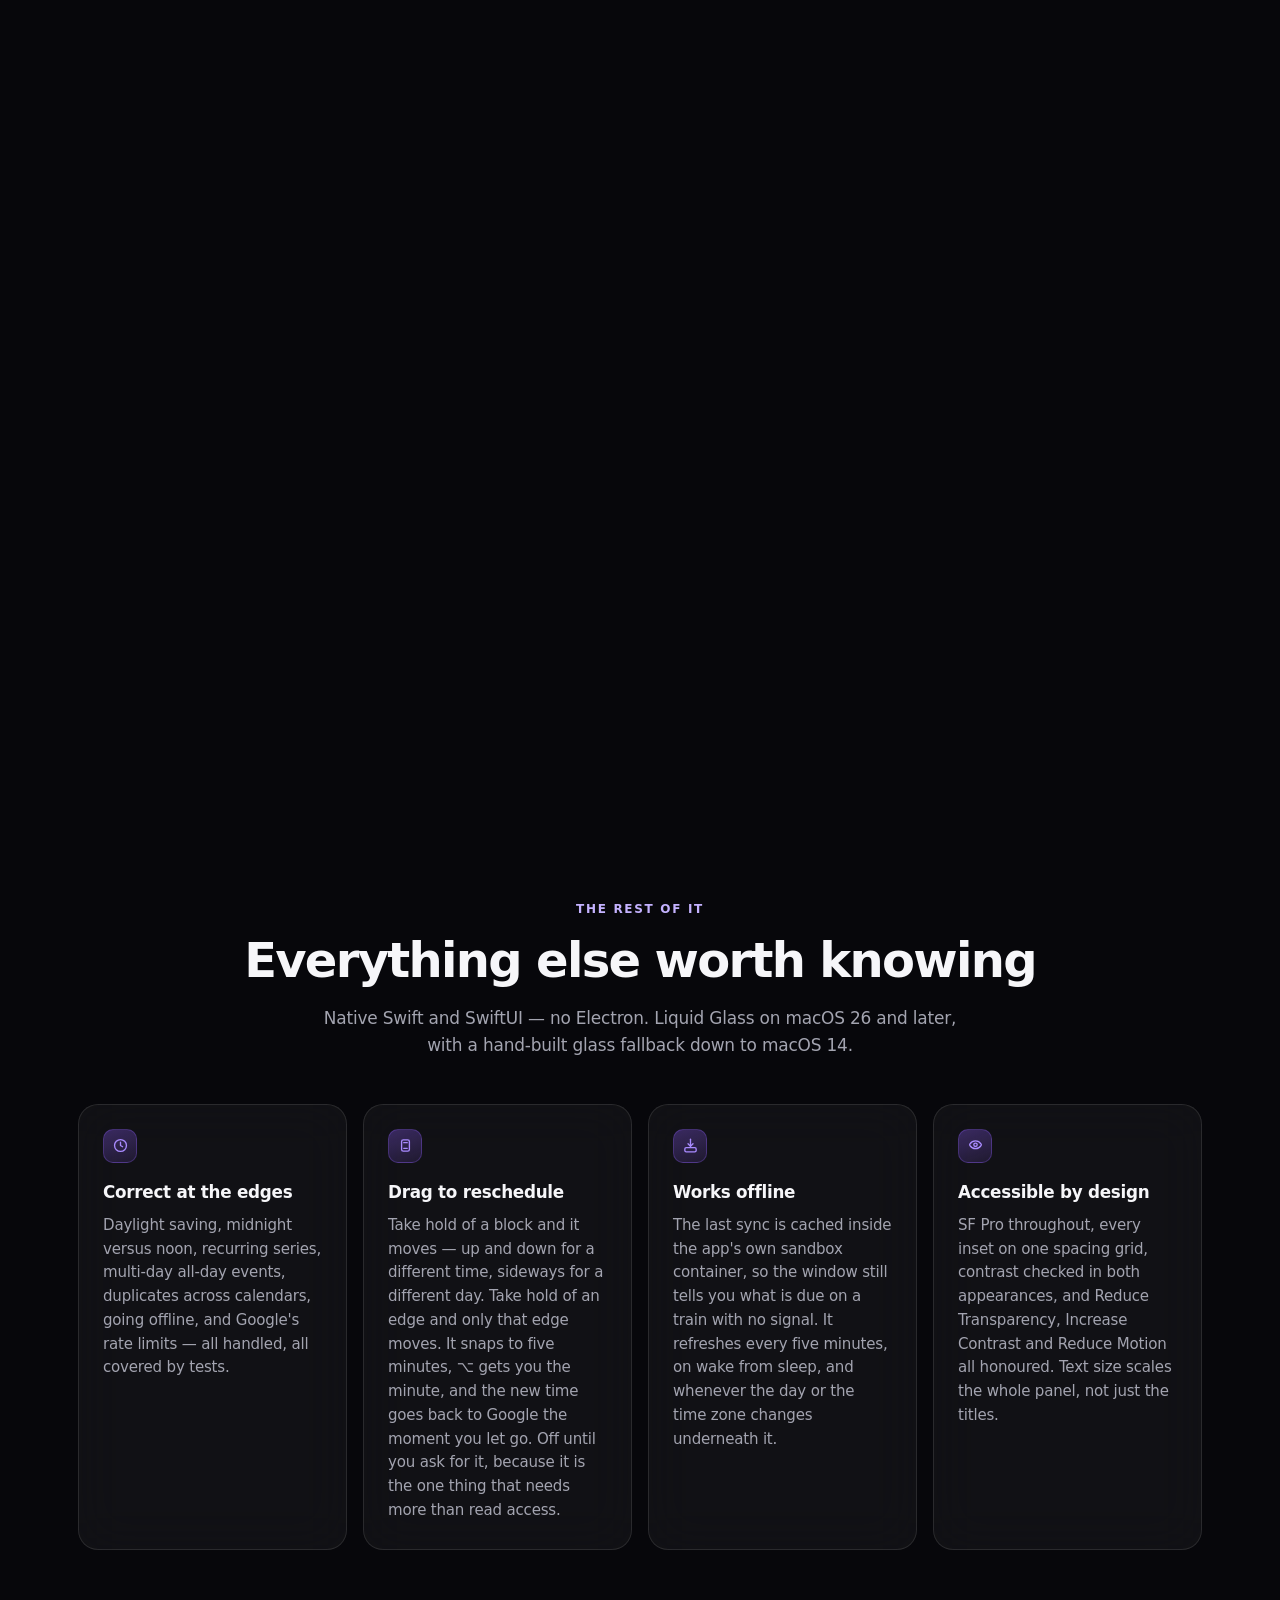
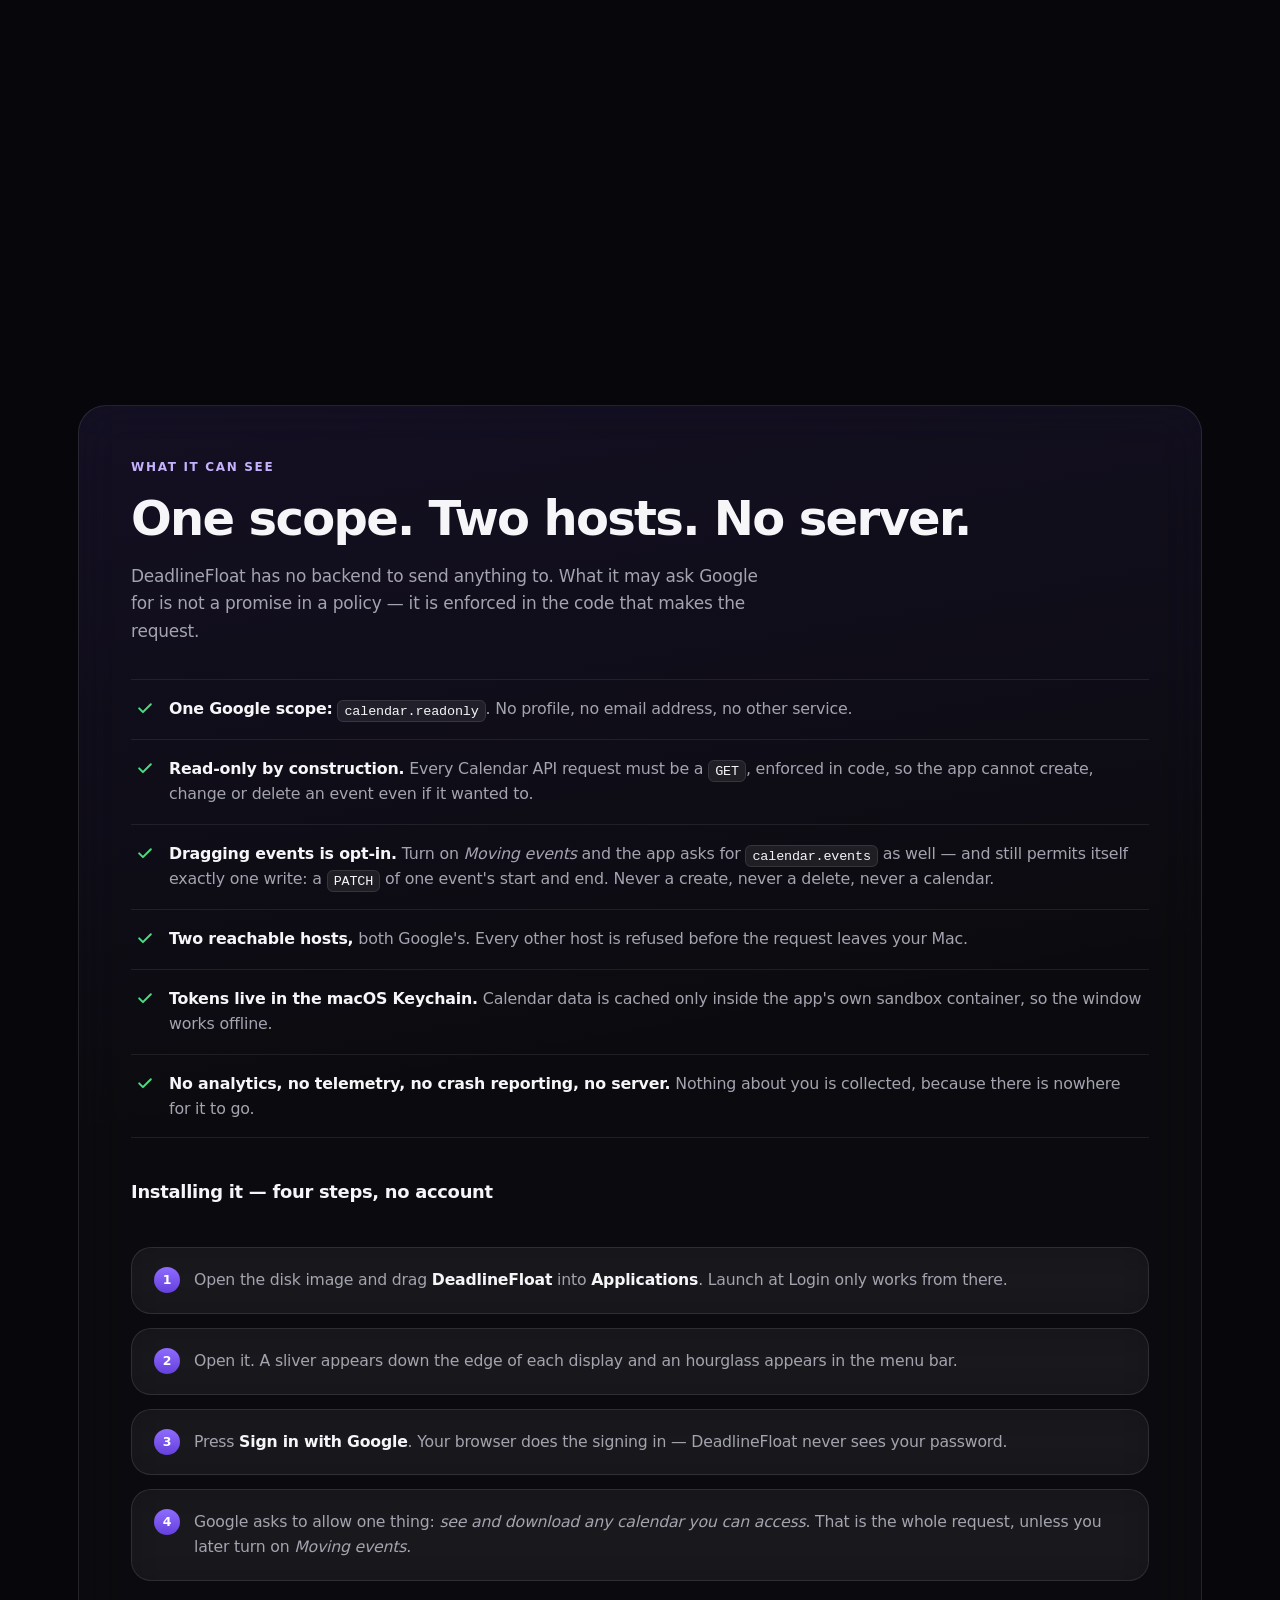
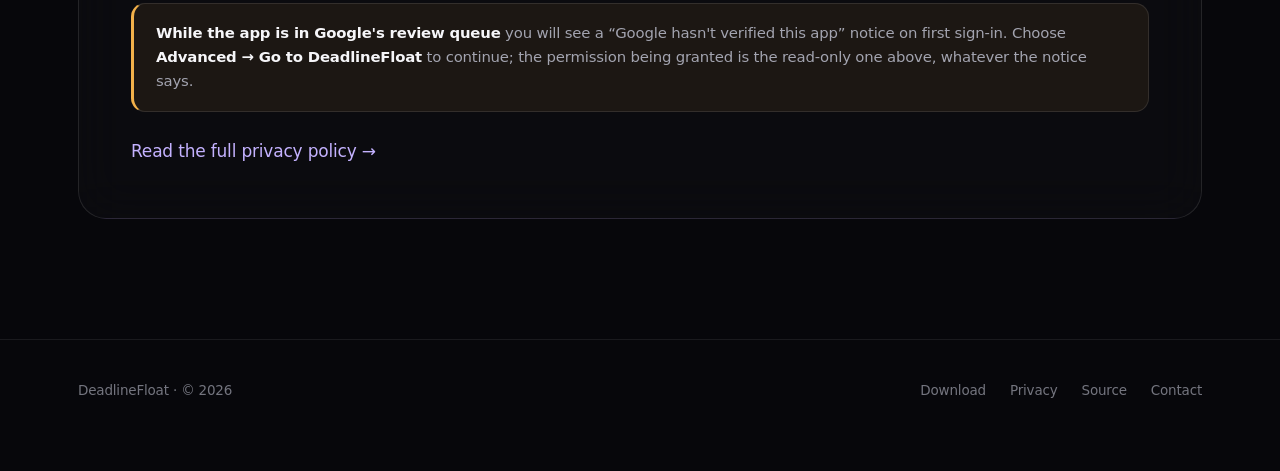
==== commit c4aafb28: "Drag events to move them, and choose which hours a day shows Blocks on the calendar can now be taken" ====
--- a/docs/index.html
+++ b/docs/index.html
@@ -4,7 +4,7 @@
 <meta charset="utf-8">
 <meta name="viewport" content="width=device-width, initial-scale=1">
 <title>DeadlineFloat — your deadlines, always in view</title>
-<meta name="description" content="A twelve-point bar down the edge of your Mac's screen for your Google Calendar deadlines: what is due today and when, and what your day looks like. Native SwiftUI, read-only access, nothing leaves your Mac.">
+<meta name="description" content="A twelve-point bar down the edge of your Mac's screen for your Google Calendar deadlines: what is due today and when, and what your day looks like. Native SwiftUI, drag to reschedule, nothing leaves your Mac.">
 <meta name="theme-color" content="#07070b">
 <link rel="icon" href="favicon.png" type="image/png">
 <meta property="og:title" content="DeadlineFloat — your deadlines, always in view">
@@ -181,6 +181,11 @@
         <p>Daylight saving, midnight versus noon, recurring series, multi-day all-day events, duplicates across calendars, going offline, and Google's rate limits — all handled, all covered by tests.</p>
       </div>
       <div class="card reveal">
+        <div class="ico"><svg viewBox="0 0 24 24" fill="none" stroke="currentColor" stroke-width="1.9" stroke-linecap="round" stroke-linejoin="round"><rect x="6.5" y="4" width="11" height="16" rx="2.4"/><path d="M9.5 8h5"/><path d="M9.5 16h5"/></svg></div>
+        <h3>Drag to reschedule</h3>
+        <p>Take hold of a block and it moves — up and down for a different time, sideways for a different day. Take hold of an edge and only that edge moves. It snaps to five minutes, ⌥ gets you the minute, and the new time goes back to Google the moment you let go. Off until you ask for it, because it is the one thing that needs more than read access.</p>
+      </div>
+      <div class="card reveal">
         <div class="ico"><svg viewBox="0 0 24 24" fill="none" stroke="currentColor" stroke-width="1.9" stroke-linecap="round" stroke-linejoin="round"><path d="M12 3v10"/><path d="M8.5 9.5 12 13l3.5-3.5"/><rect x="4" y="15" width="16" height="6" rx="2"/></svg></div>
         <h3>Works offline</h3>
         <p>The last sync is cached inside the app's own sandbox container, so the window still tells you what is due on a train with no signal. It refreshes every five minutes, on wake from sleep, and whenever the day or the time zone changes underneath it.</p>
@@ -220,7 +225,7 @@
       <p class="eyebrow">What it can see</p>
       <h2>One scope. Two hosts. No server.</h2>
       <p class="lede">
-        DeadlineFloat has no backend to send anything to. The read-only limit is not a
+        DeadlineFloat has no backend to send anything to. What it may ask Google for is not a
         promise in a policy — it is enforced in the code that makes the request.
       </p>
       <ul class="privacy-list">
@@ -231,6 +236,10 @@
         <li>
           <svg class="tick" viewBox="0 0 24 24" fill="none" stroke="currentColor" stroke-width="2.4" stroke-linecap="round" stroke-linejoin="round"><path d="m5 12.5 4.5 4.5L19 7.5"/></svg>
           <span><b>Read-only by construction.</b> Every Calendar API request must be a <code>GET</code>, enforced in code, so the app cannot create, change or delete an event even if it wanted to.</span>
+        </li>
+        <li>
+          <svg class="tick" viewBox="0 0 24 24" fill="none" stroke="currentColor" stroke-width="2.4" stroke-linecap="round" stroke-linejoin="round"><path d="m5 12.5 4.5 4.5L19 7.5"/></svg>
+          <span><b>Dragging events is opt-in.</b> Turn on <em>Moving events</em> and the app asks for <code>calendar.events</code> as well — and still permits itself exactly one write: a <code>PATCH</code> of one event's start and end. Never a create, never a delete, never a calendar.</span>
         </li>
         <li>
           <svg class="tick" viewBox="0 0 24 24" fill="none" stroke="currentColor" stroke-width="2.4" stroke-linecap="round" stroke-linejoin="round"><path d="m5 12.5 4.5 4.5L19 7.5"/></svg>
@@ -251,7 +260,7 @@
         <li class="reveal">Open the disk image and drag <strong>DeadlineFloat</strong> into <strong>Applications</strong>. Launch at Login only works from there.</li>
         <li class="reveal">Open it. A sliver appears down the edge of each display and an hourglass appears in the menu bar.</li>
         <li class="reveal">Press <strong>Sign in with Google</strong>. Your browser does the signing in — DeadlineFloat never sees your password.</li>
-        <li class="reveal">Google asks to allow one thing: <em>see and download any calendar you can access</em>. That is the whole request.</li>
+        <li class="reveal">Google asks to allow one thing: <em>see and download any calendar you can access</em>. That is the whole request, unless you later turn on <em>Moving events</em>.</li>
       </ol>
       <p class="note reveal">
         <strong>While the app is in Google's review queue</strong> you will see a “Google hasn't
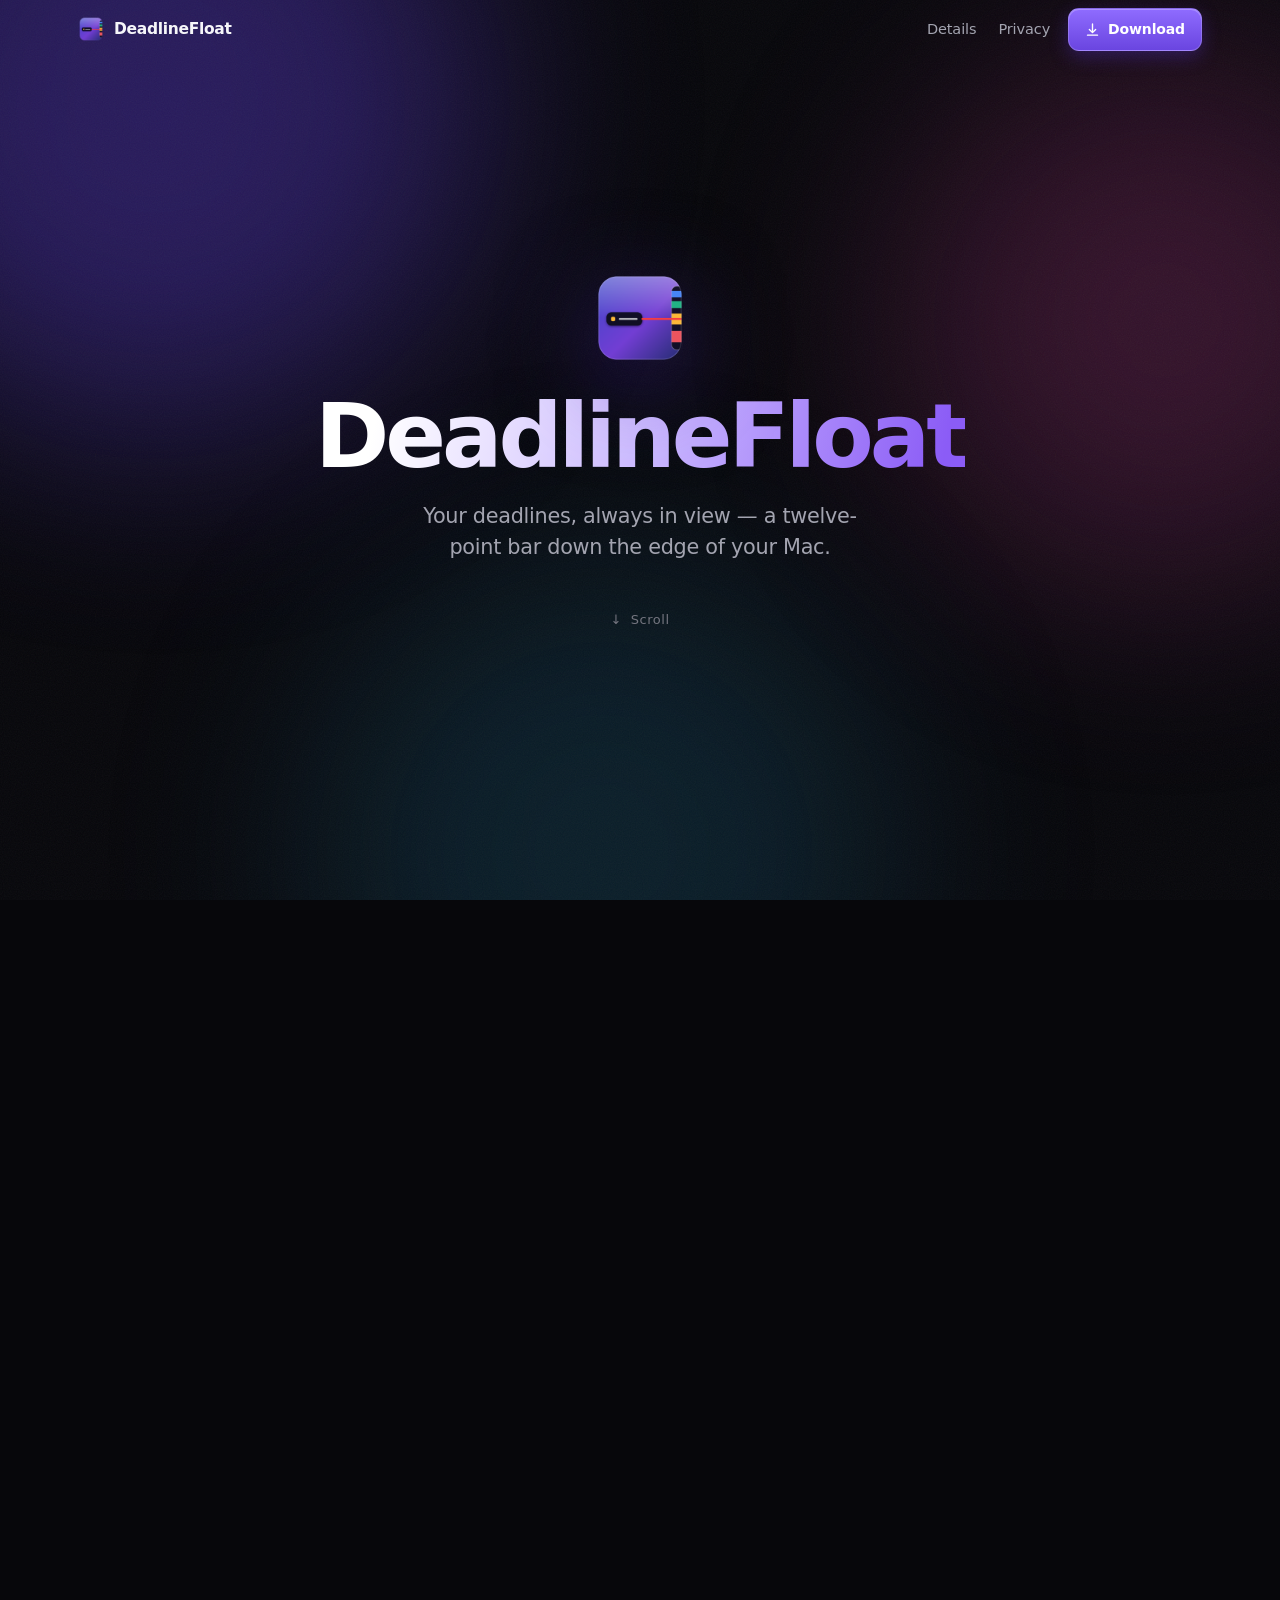
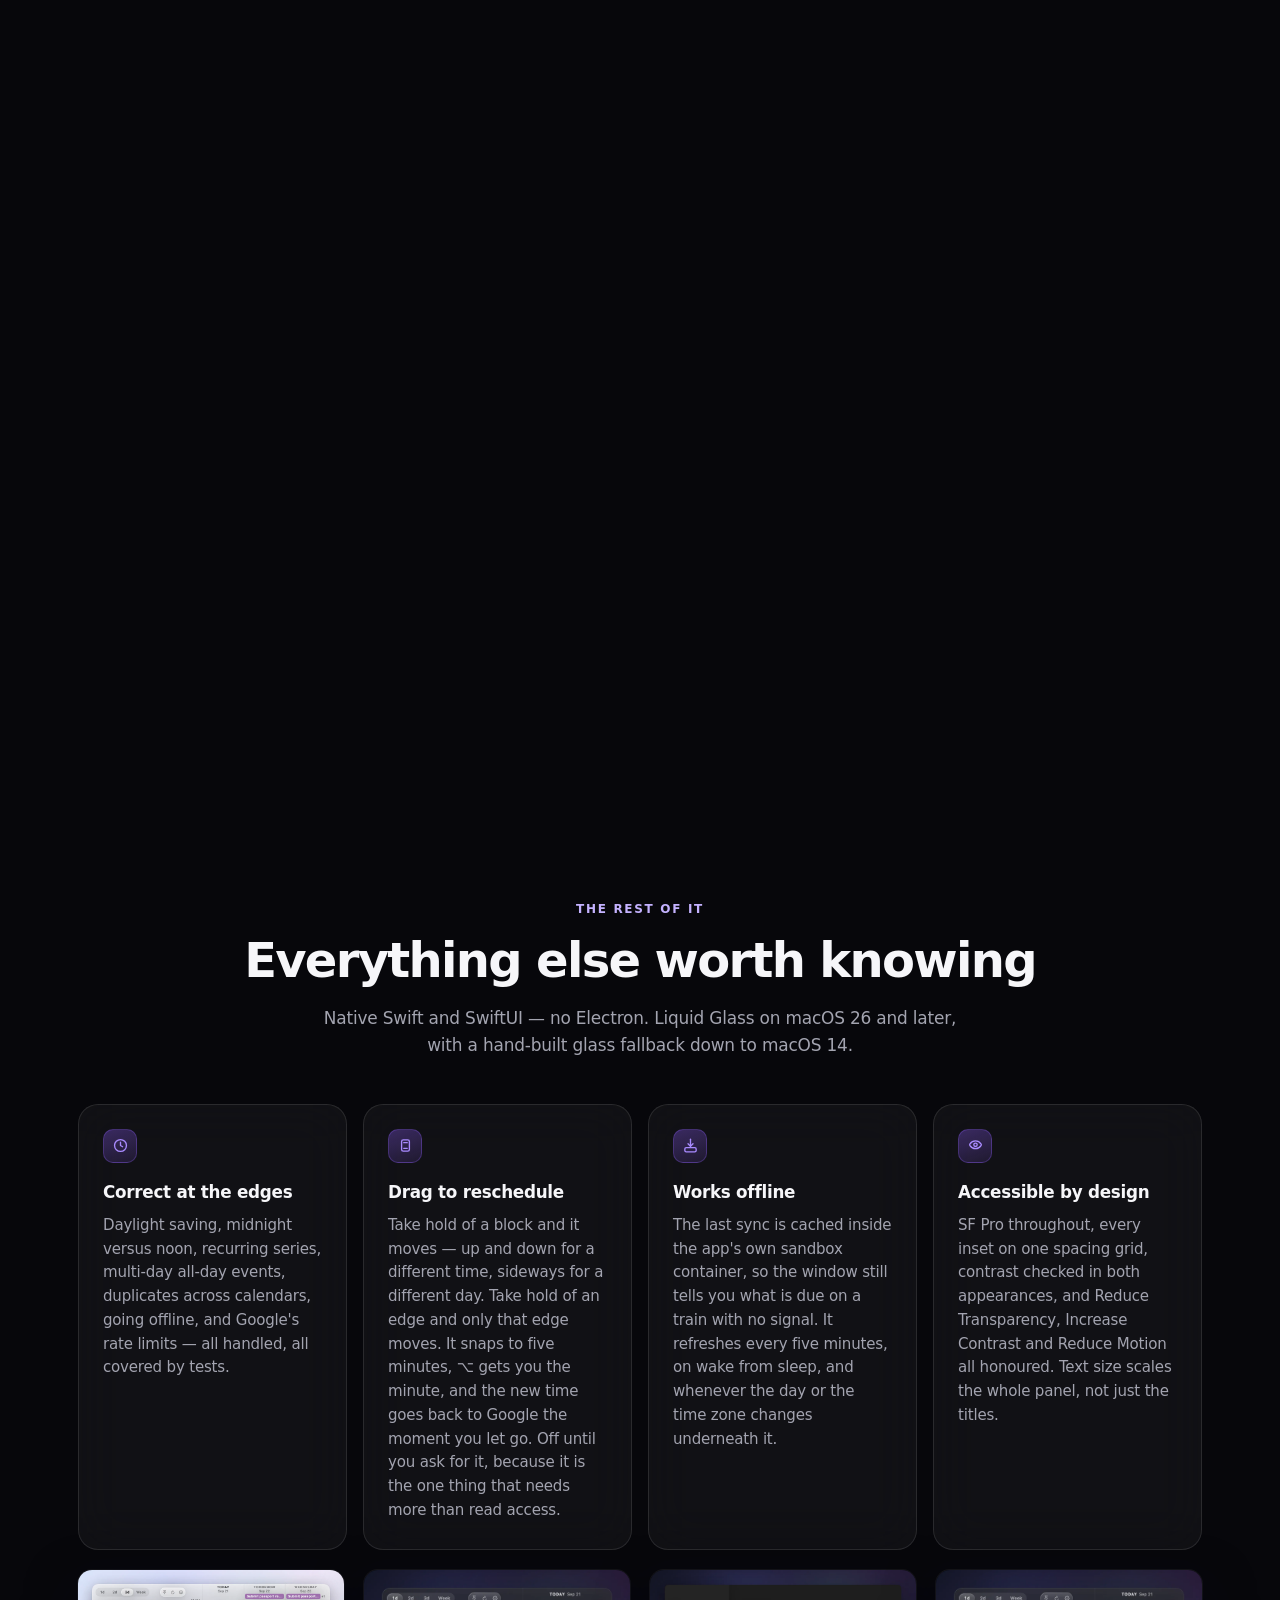
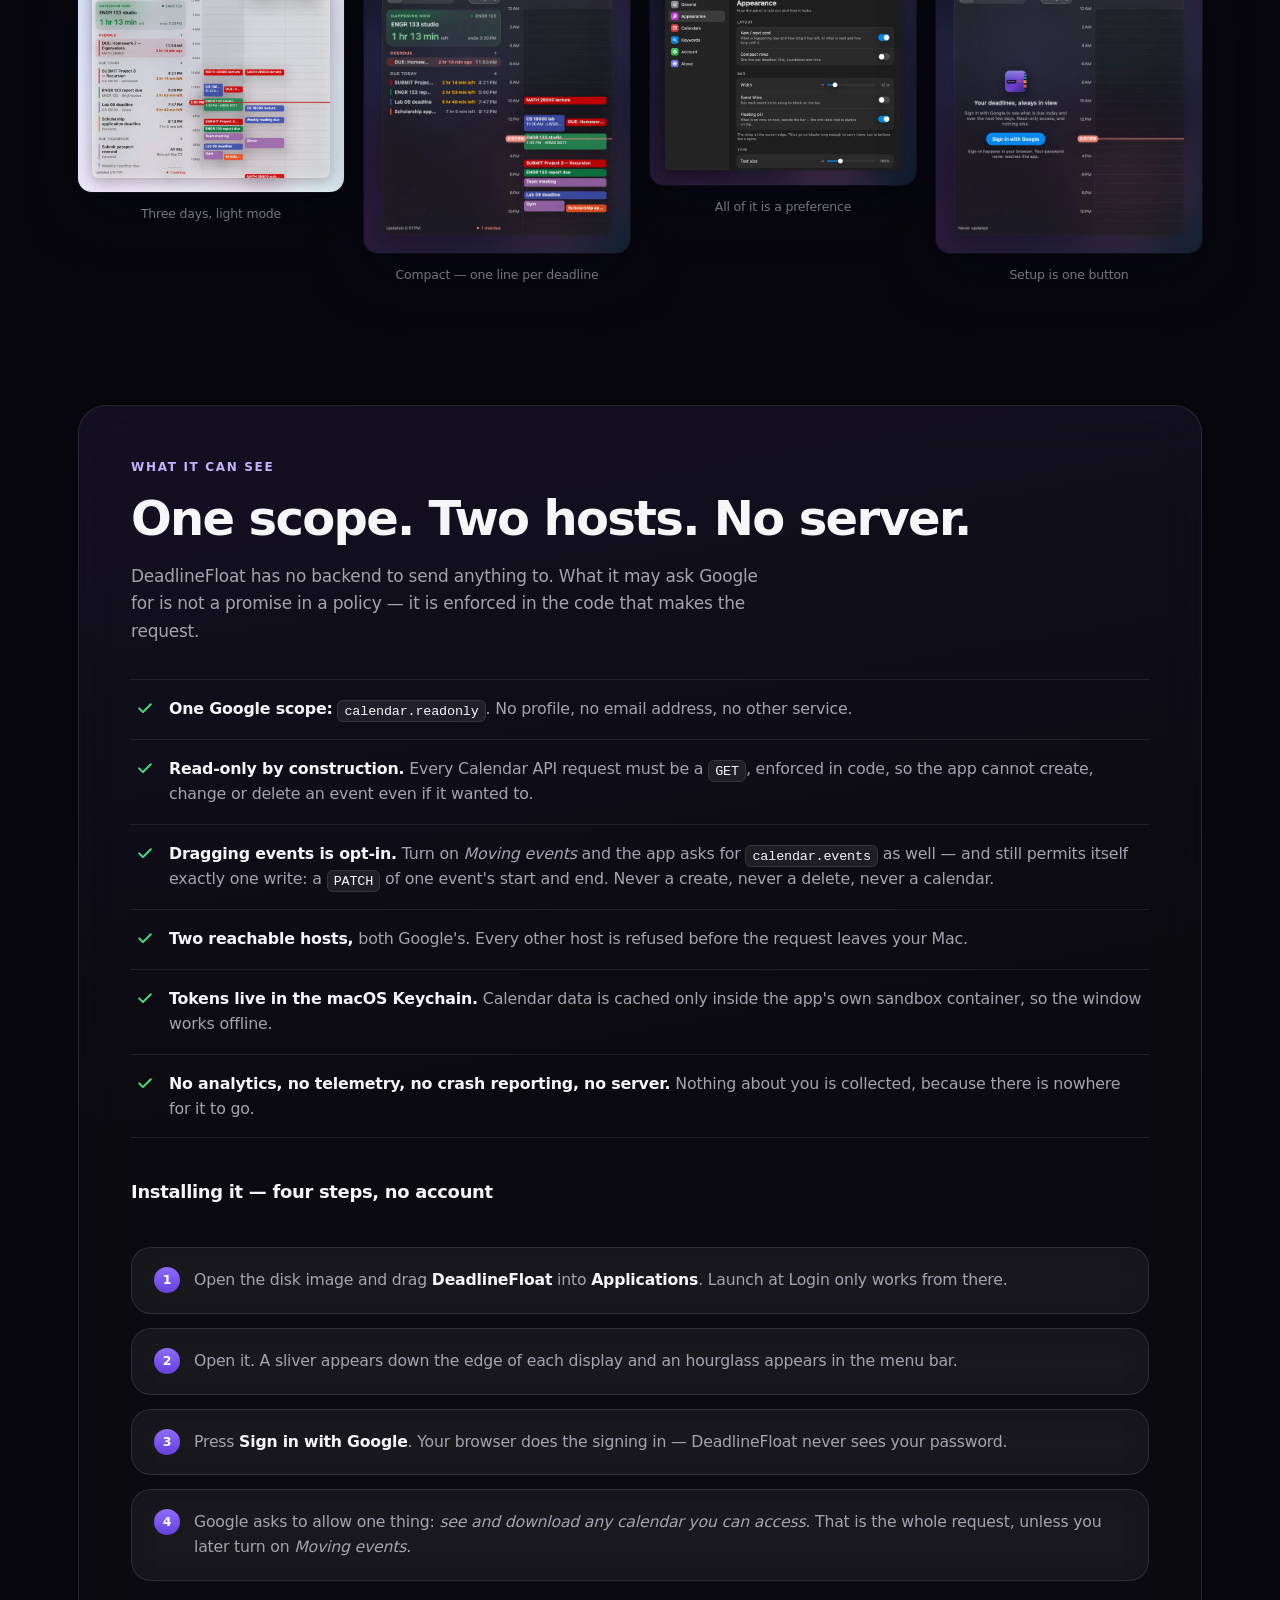
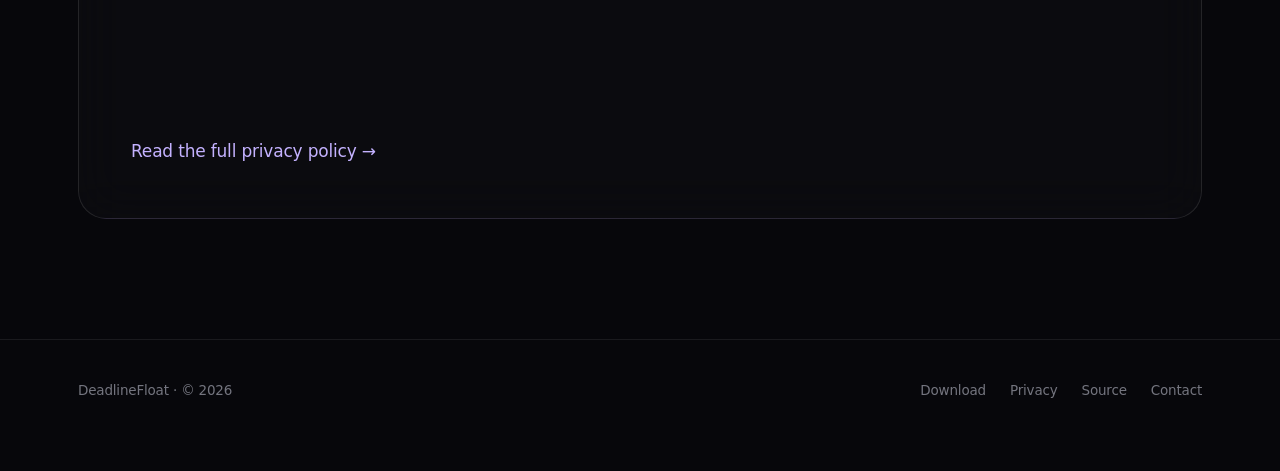
==== commit 9dc54c86: "1.1 on the download page" ====
--- a/docs/index.html
+++ b/docs/index.html
@@ -129,7 +129,7 @@
       <h2>Put it on your Mac.</h2>
       <!-- download:start — rewritten by Tools/update_download.sh from the built artefacts -->
     <div class="download">
-      <a class="get" href="https://github.com/21J3phy/deadlinefloat/releases/download/v1.0/DeadlineFloat-1.0.dmg">
+      <a class="get" href="https://github.com/21J3phy/deadlinefloat/releases/download/v1.1/DeadlineFloat-1.1.dmg">
         <svg viewBox="0 0 24 24" fill="none" stroke="currentColor" stroke-width="2.1"
              stroke-linecap="round" stroke-linejoin="round" aria-hidden="true">
           <path d="M12 3v12"></path><path d="M7 12l5 5 5-5"></path><path d="M4 21h16"></path>
@@ -137,14 +137,14 @@
         Download for Mac
       </a>
       <p class="meta">
-        Version 1.0 · 4.3MB · macOS 14 or later · Apple silicon and Intel<br>
-        Signed and notarised by Apple. <a href="https://github.com/21J3phy/deadlinefloat/releases/download/v1.0/DeadlineFloat-1.0.zip">Zip instead</a>
+        Version 1.1 · 4.4MB · macOS 14 or later · Apple silicon and Intel<br>
+        Signed and notarised by Apple. <a href="https://github.com/21J3phy/deadlinefloat/releases/download/v1.1/DeadlineFloat-1.1.zip">Zip instead</a>
       </p>
       <details class="sums">
         <summary>Verify the download</summary>
-<pre>shasum -a 256 DeadlineFloat-1.0.dmg
-e9d396af3ed0c6b0ffc4d977bf9b1426f5f32ea0ad619c5583499d1744d016ae  DeadlineFloat-1.0.dmg
-a7cd8cb5be1b247f8884b19ffd65fd2b9474af6f72009215a0632fbb10e7b08f  DeadlineFloat-1.0.zip</pre>
+<pre>shasum -a 256 DeadlineFloat-1.1.dmg
+8fee722898ec2ea3b14f965d0afa0f9ae83ff4f20077a20ad21c87ab0a8d1fea  DeadlineFloat-1.1.dmg
+e1f73db1fbf6c12e5b9b5cba44e88bd9f4a07095edb7cc0237a3f46b11de83bc  DeadlineFloat-1.1.zip</pre>
       </details>
     </div>
     <!-- download:end -->
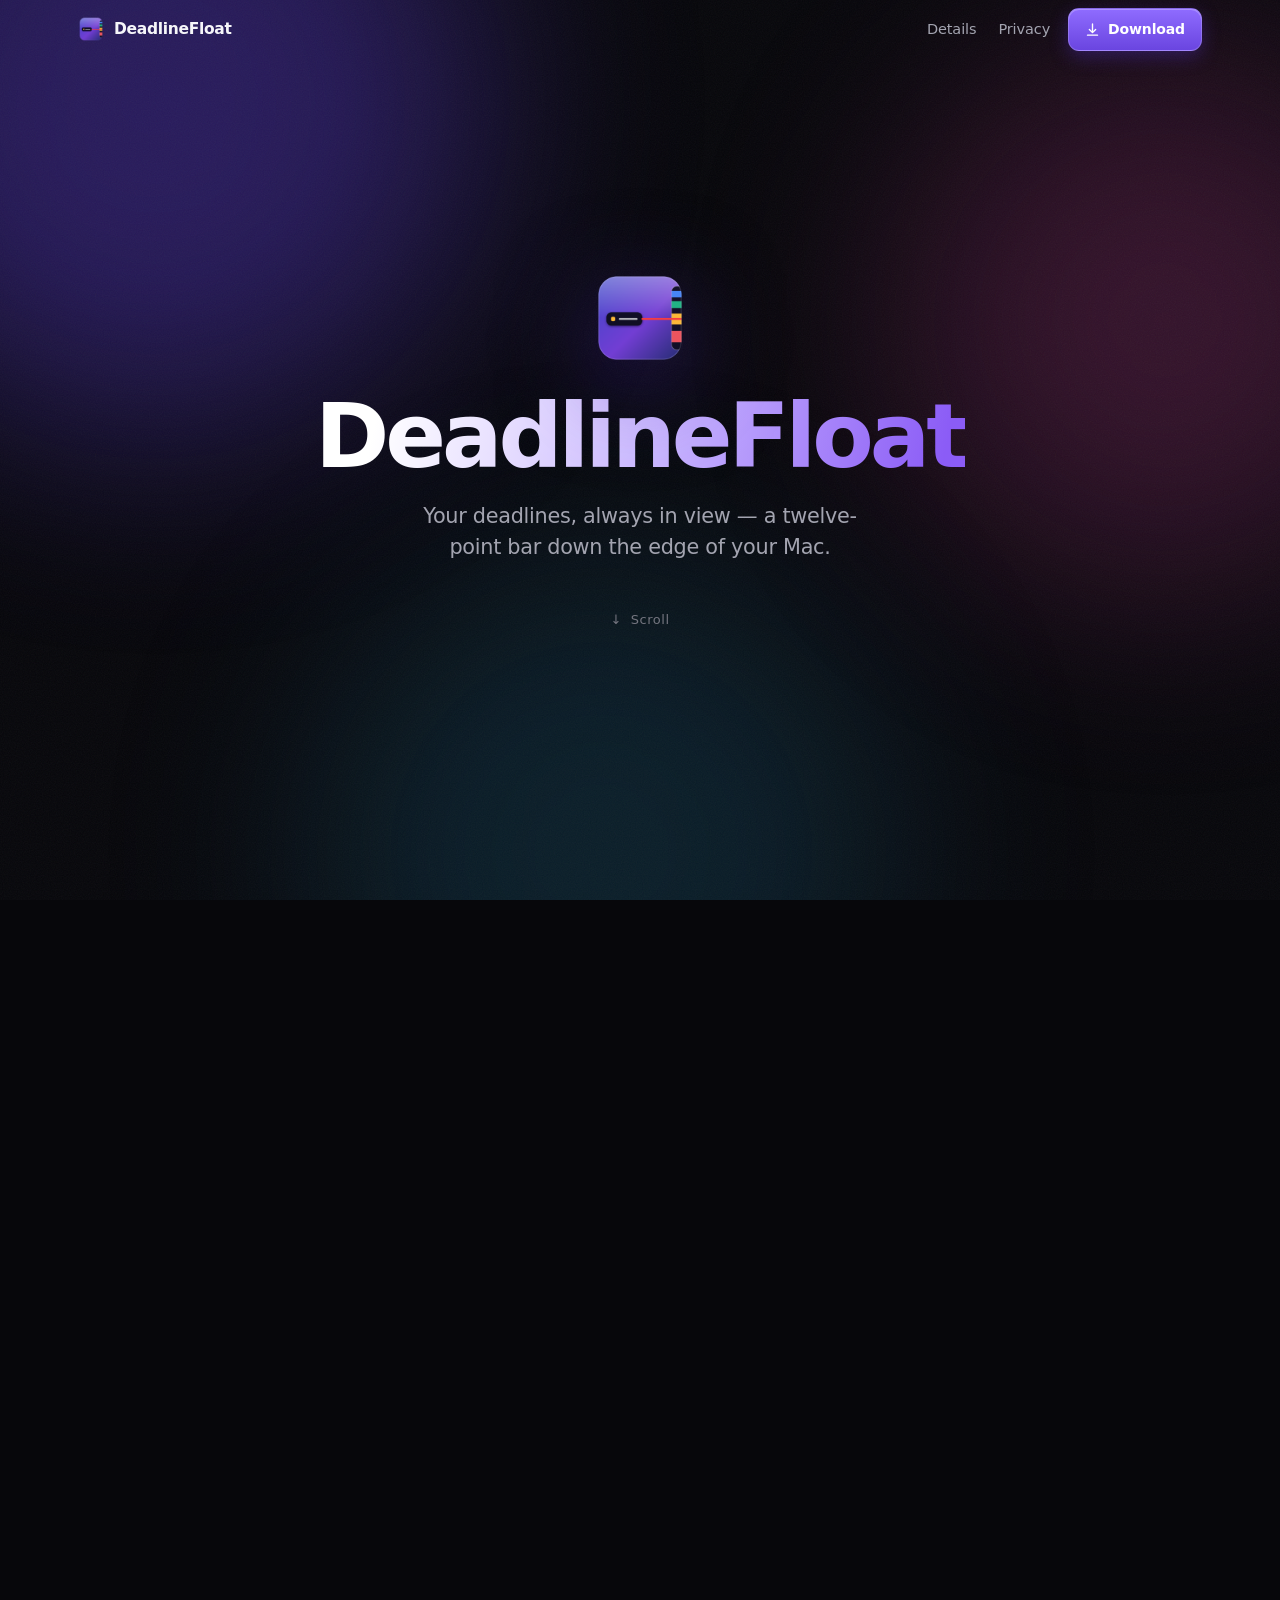
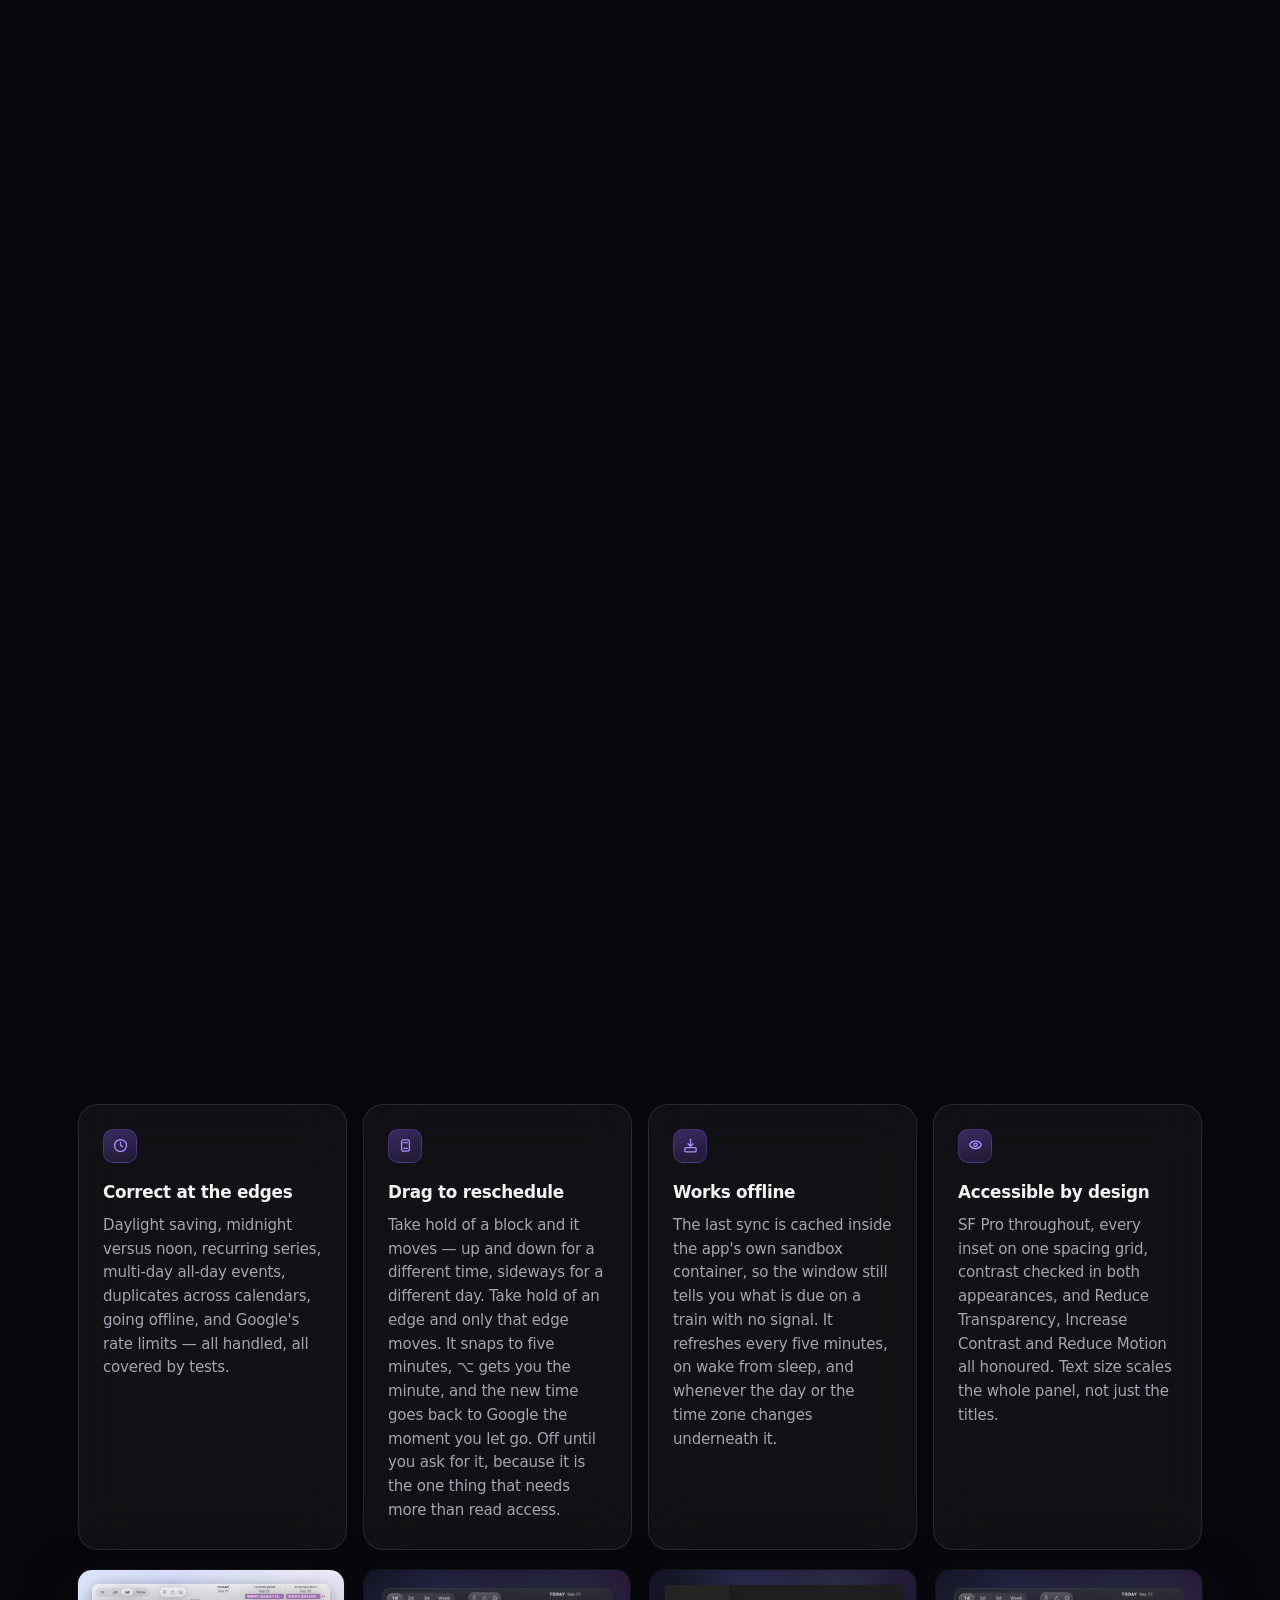
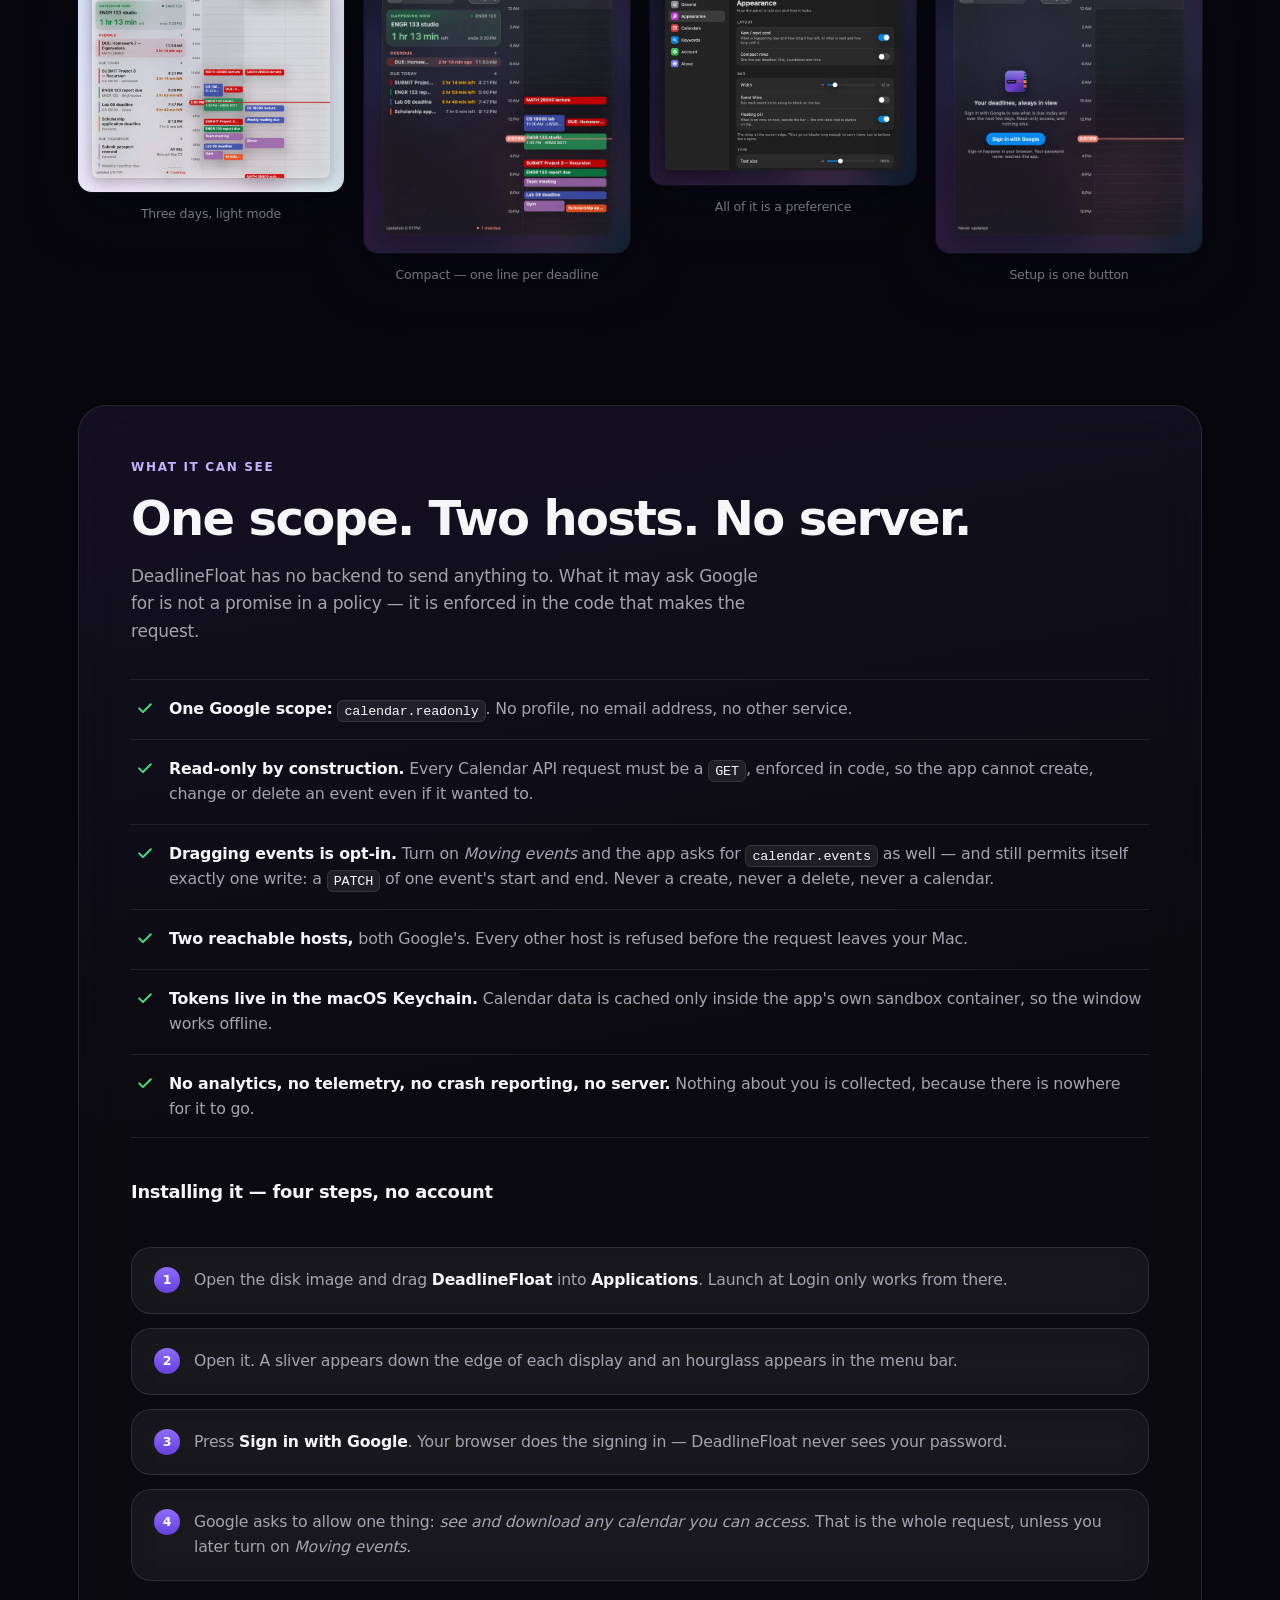
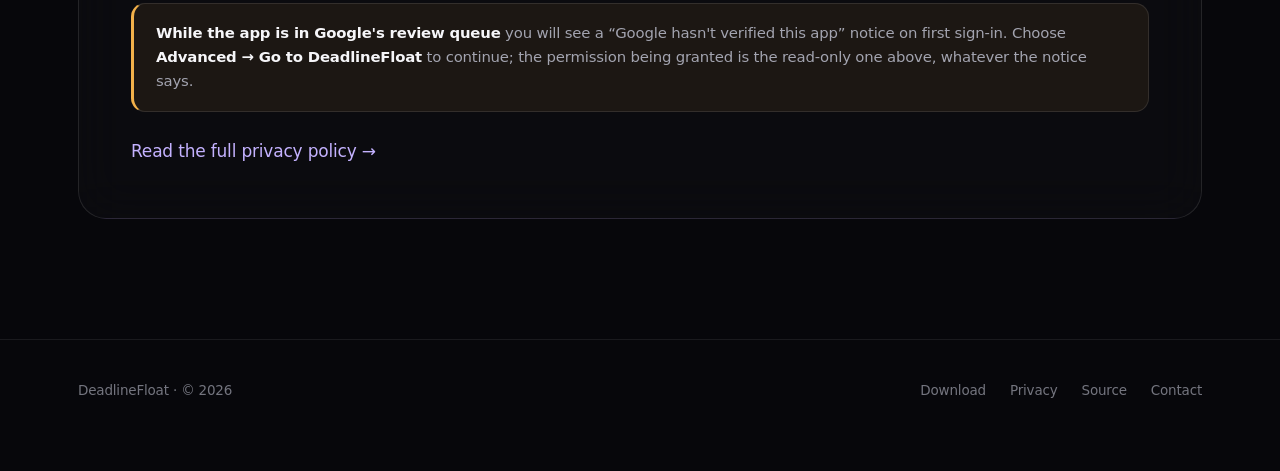
==== commit dd16344c: "Smooth calendar editing and detect unfinished tasks with Apple Intelligence" ====
--- a/docs/index.html
+++ b/docs/index.html
@@ -115,12 +115,12 @@
           to see them, and swipe one back whenever you like.
         </p>
         <p>
-          What counts as a deadline is yours: titles that start with <code>DUE</code>
-          or <code>SUBMIT</code>, or contain <code>due</code> or <code>deadline</code>.
-          Every keyword is editable, matching is whole-word, and <code>DONE</code> or
-          <code>CANCELLED</code> items always stay hidden.
-        </p>
-        <div class="kv"><span>Keyword rules</span><span>Per-calendar</span><span>Launch at login</span></div>
+          Apple Intelligence identifies unfinished tasks on your Mac. Meetings,
+          classes and other appointments stay on the calendar; only tasks appear
+          in the active list. Task detection requires macOS 26 or later and an
+          Apple Intelligence-capable Mac with Apple Intelligence enabled.
+        </p>
+        <div class="kv"><span>On-device task detection</span><span>Per-calendar</span><span>Launch at login</span></div>
       </article>
     </div>
 
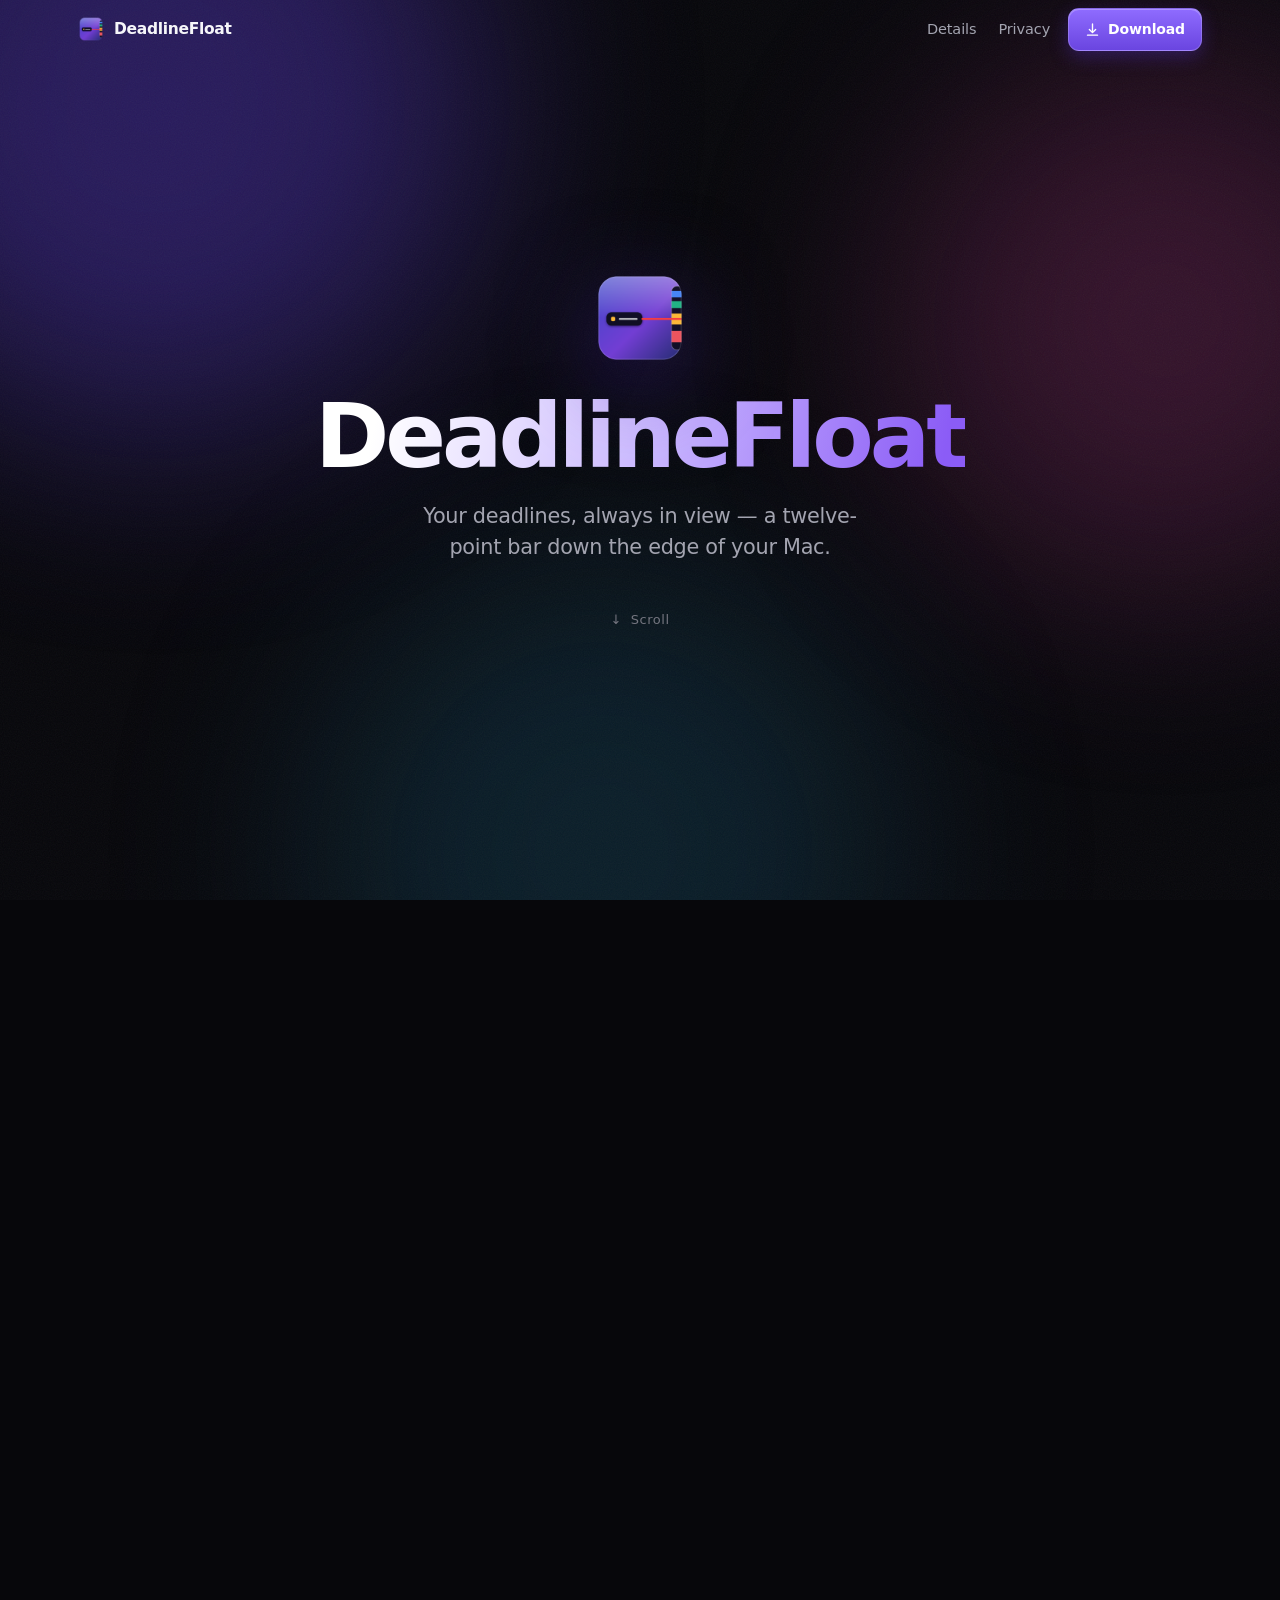
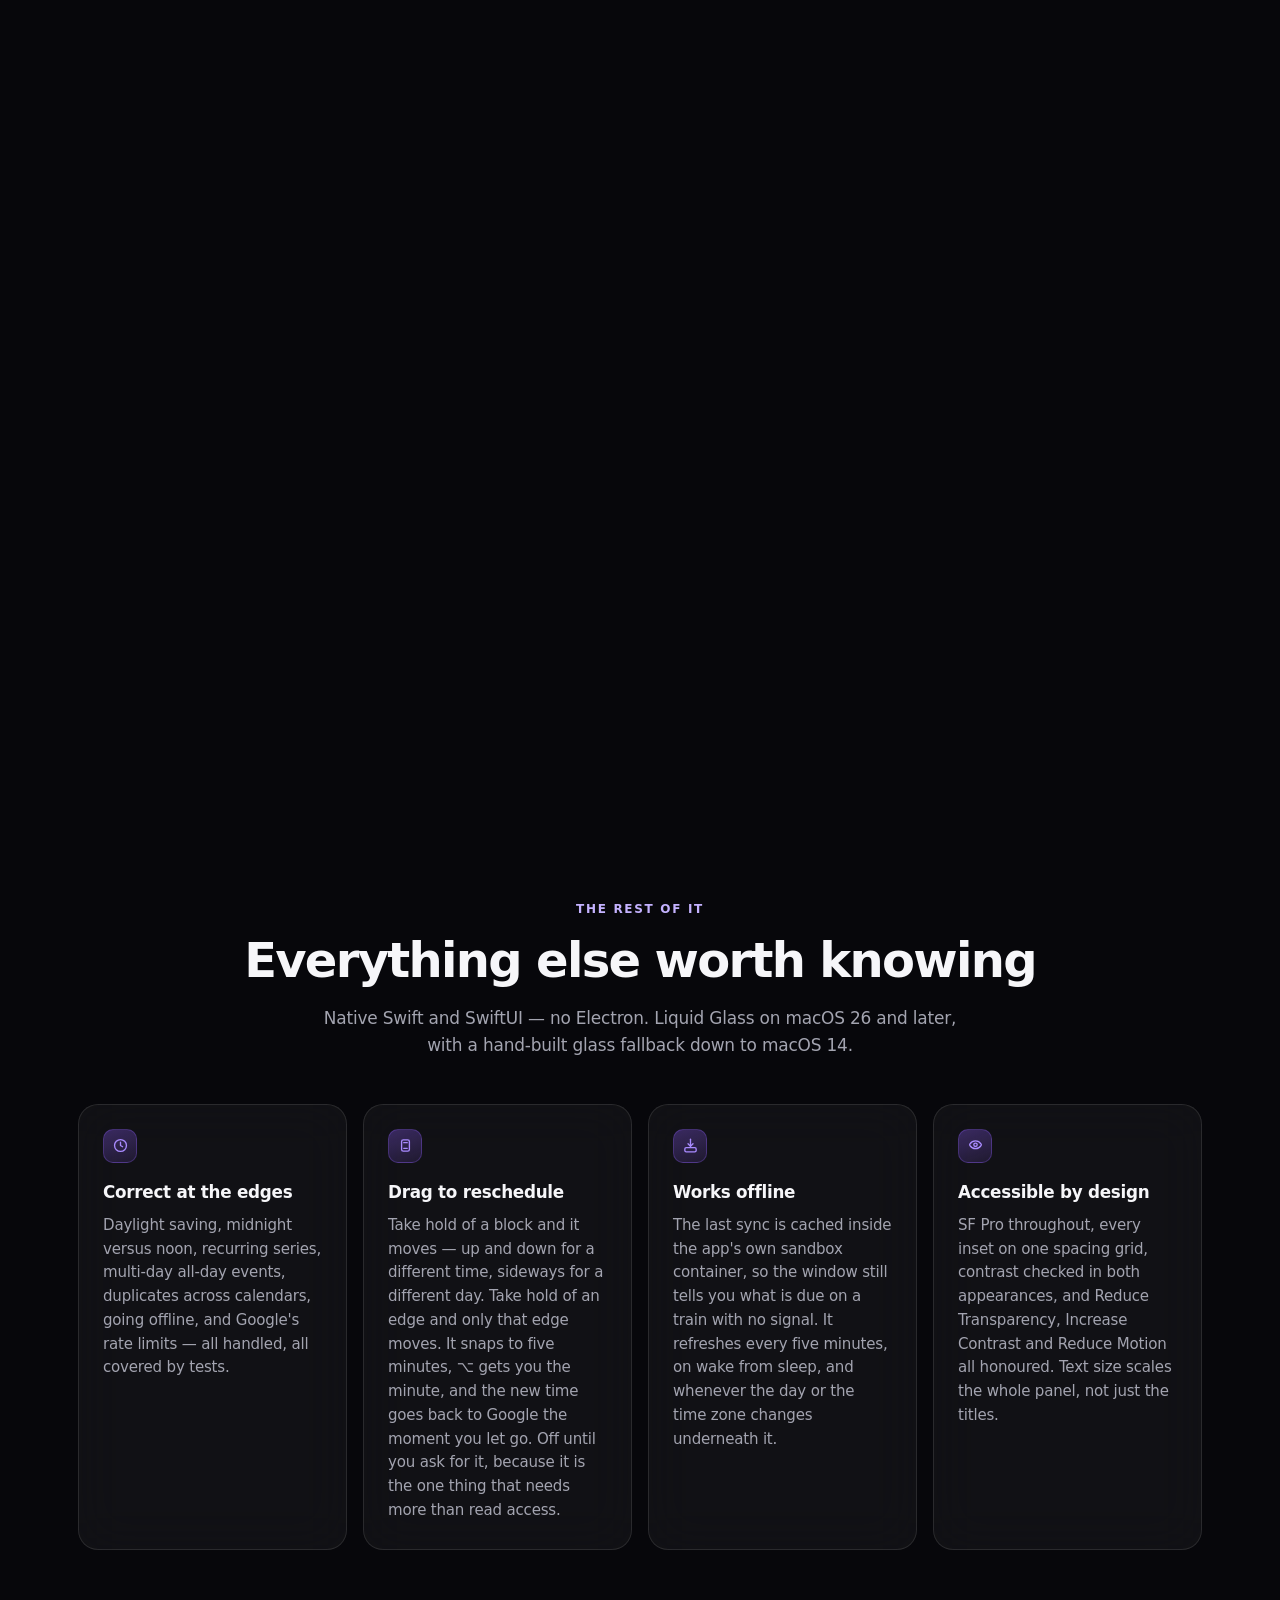
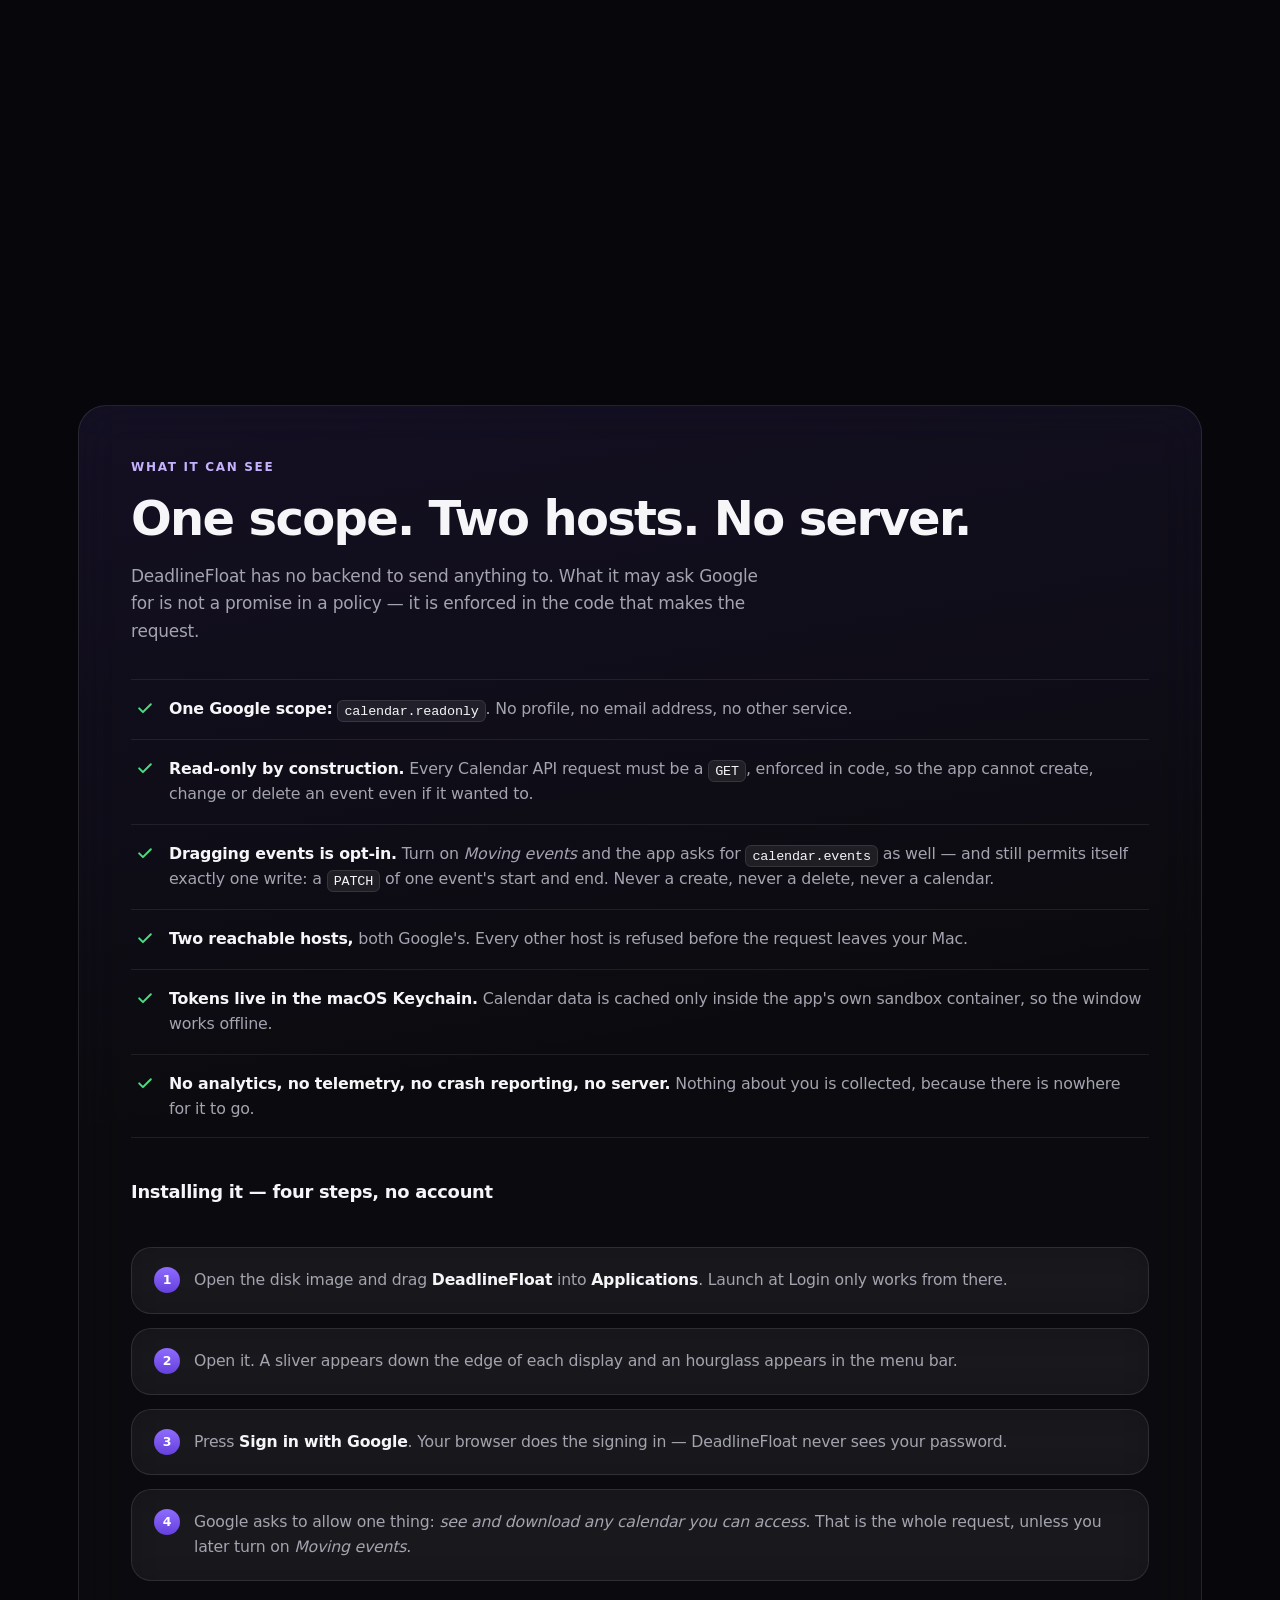
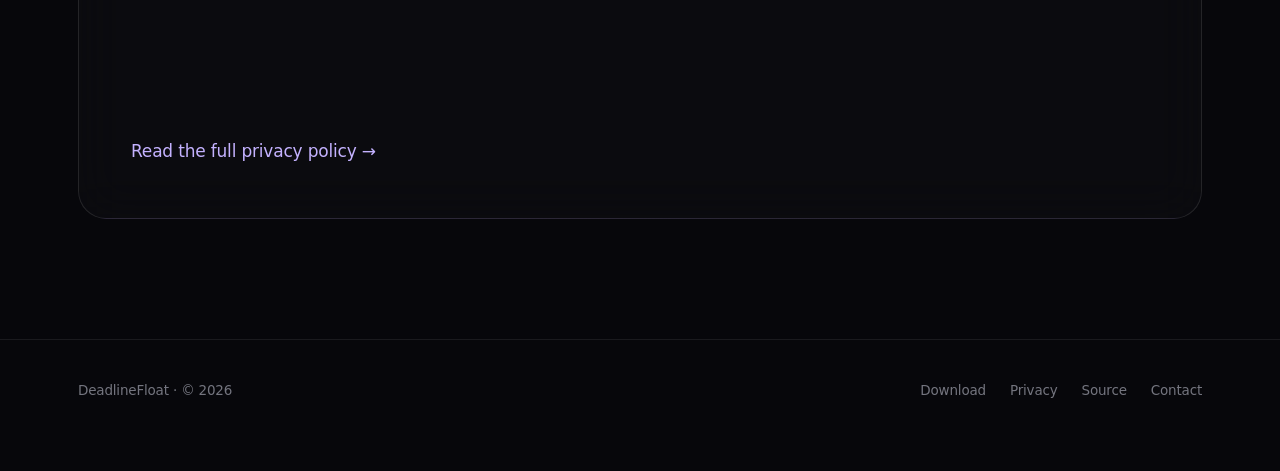
==== commit 694419af: "Publish version 1.2 download metadata" ====
--- a/docs/index.html
+++ b/docs/index.html
@@ -129,7 +129,7 @@
       <h2>Put it on your Mac.</h2>
       <!-- download:start — rewritten by Tools/update_download.sh from the built artefacts -->
     <div class="download">
-      <a class="get" href="https://github.com/21J3phy/deadlinefloat/releases/download/v1.1/DeadlineFloat-1.1.dmg">
+      <a class="get" href="https://github.com/21J3phy/deadlinefloat/releases/download/v1.2/DeadlineFloat-1.2.dmg">
         <svg viewBox="0 0 24 24" fill="none" stroke="currentColor" stroke-width="2.1"
              stroke-linecap="round" stroke-linejoin="round" aria-hidden="true">
           <path d="M12 3v12"></path><path d="M7 12l5 5 5-5"></path><path d="M4 21h16"></path>
@@ -137,14 +137,14 @@
         Download for Mac
       </a>
       <p class="meta">
-        Version 1.1 · 4.4MB · macOS 14 or later · Apple silicon and Intel<br>
-        Signed and notarised by Apple. <a href="https://github.com/21J3phy/deadlinefloat/releases/download/v1.1/DeadlineFloat-1.1.zip">Zip instead</a>
+        Version 1.2 · 4.4MB · macOS 14 or later · Apple silicon and Intel<br>
+        Signed and notarised by Apple. <a href="https://github.com/21J3phy/deadlinefloat/releases/download/v1.2/DeadlineFloat-1.2.zip">Zip instead</a>
       </p>
       <details class="sums">
         <summary>Verify the download</summary>
-<pre>shasum -a 256 DeadlineFloat-1.1.dmg
-8fee722898ec2ea3b14f965d0afa0f9ae83ff4f20077a20ad21c87ab0a8d1fea  DeadlineFloat-1.1.dmg
-e1f73db1fbf6c12e5b9b5cba44e88bd9f4a07095edb7cc0237a3f46b11de83bc  DeadlineFloat-1.1.zip</pre>
+<pre>shasum -a 256 DeadlineFloat-1.2.dmg
+f705889968c458b324d6195a63dd78de9f2f063760c2cc022239804af1b9cac6  DeadlineFloat-1.2.dmg
+09ecde73c6c7be6fe2ffa7d400d8e192d0475bf1e6b7466362ef9e35a49be8f2  DeadlineFloat-1.2.zip</pre>
       </details>
     </div>
     <!-- download:end -->
